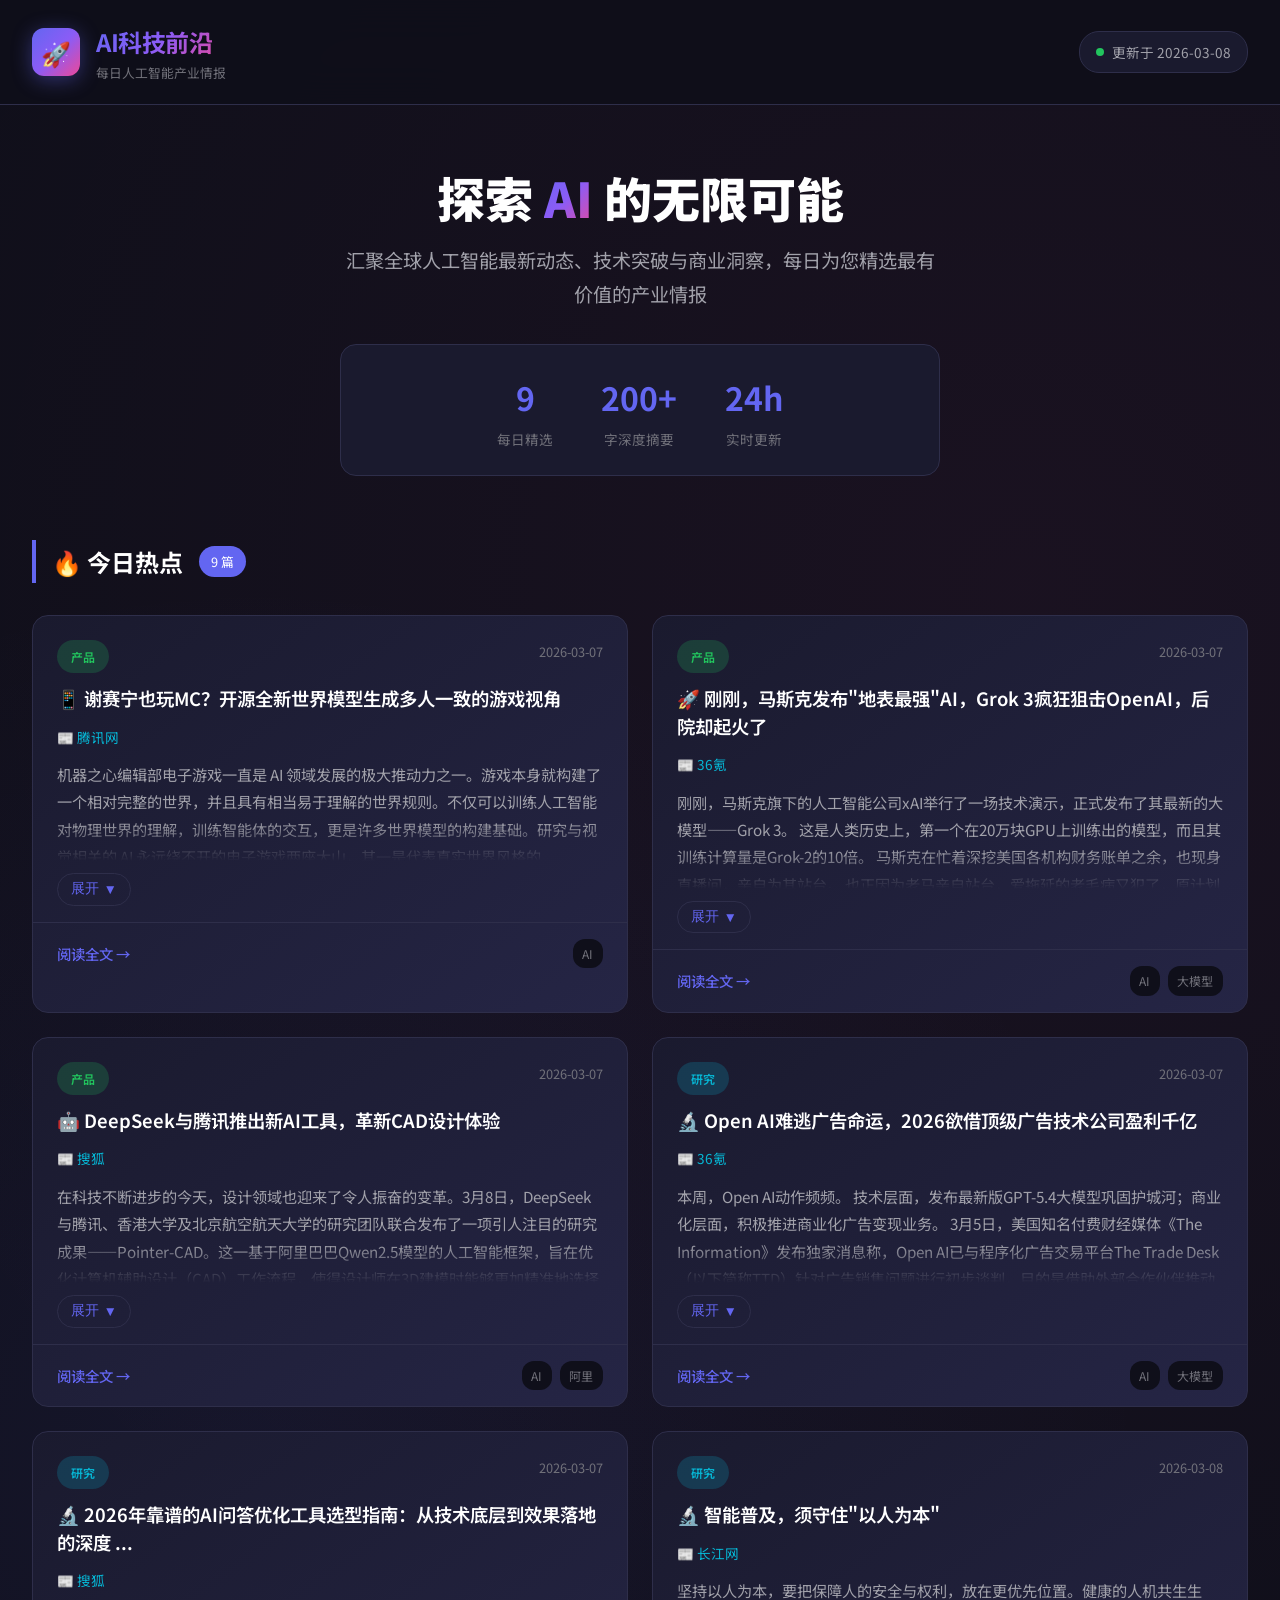
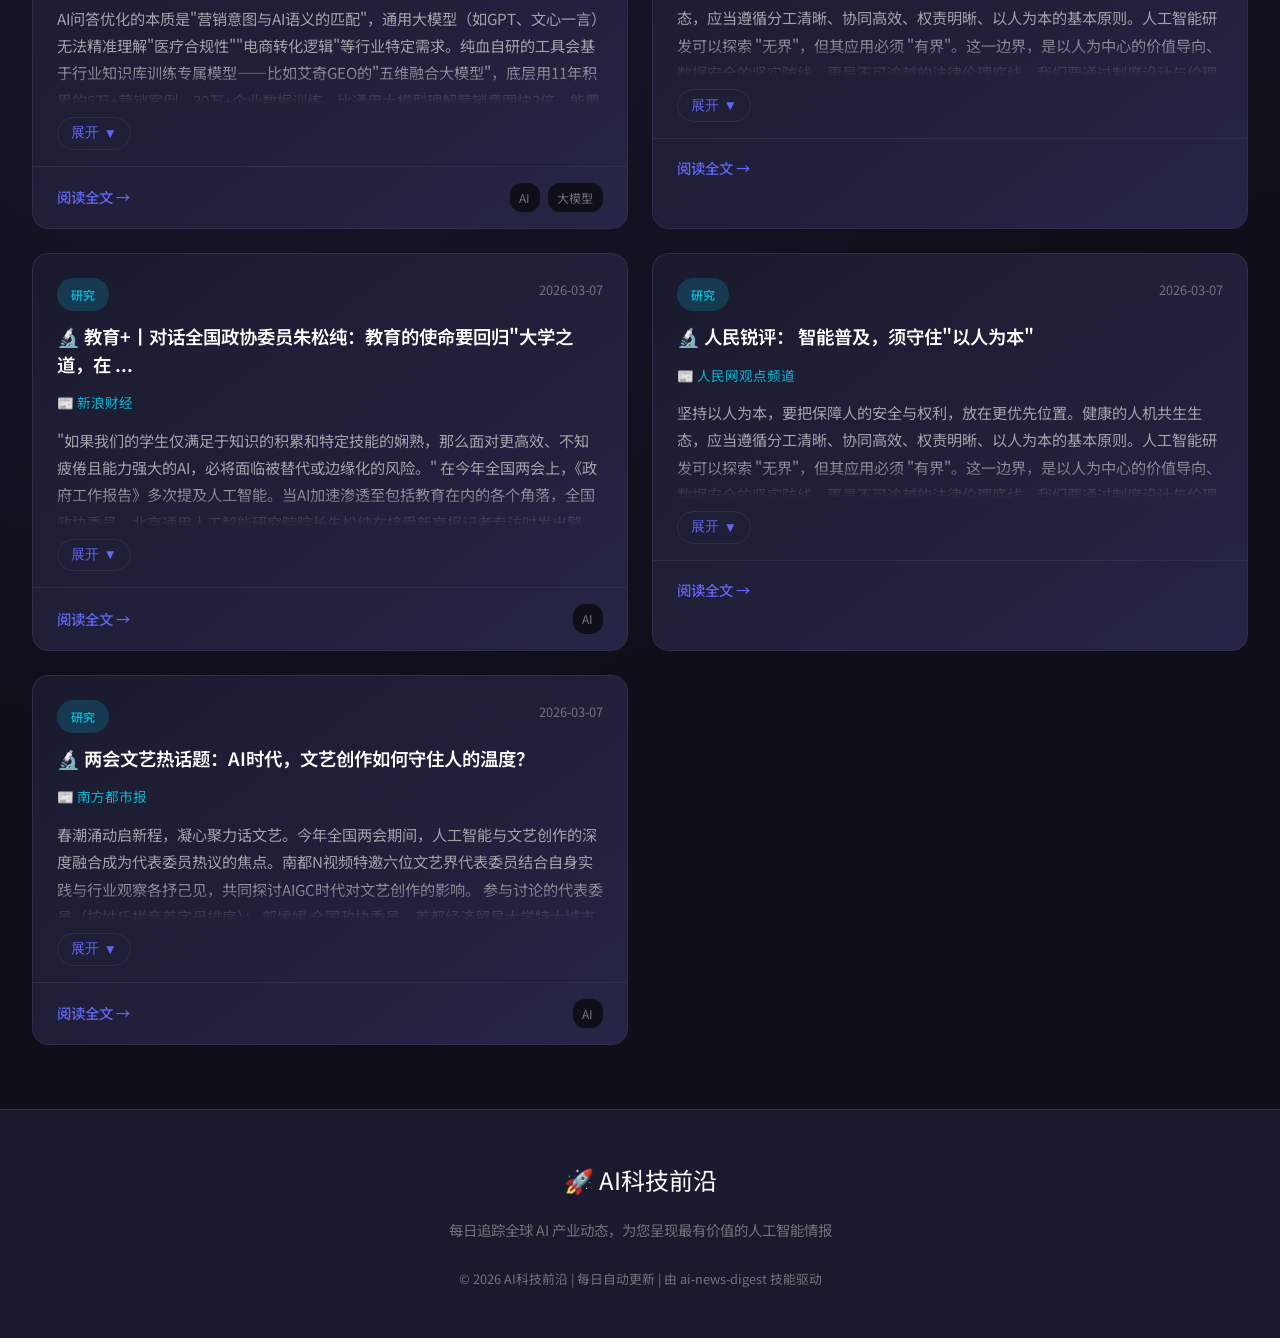
==== index.html @ 6d3e3e84 "📰 每日更新: 2026-03-08 | ai-news-digest" ====
<!DOCTYPE html>
<html lang="zh-CN">
<head>
    <meta charset="UTF-8">
    <meta name="viewport" content="width=device-width, initial-scale=1.0">
    <title>AI科技前沿 - 每日人工智能产业情报</title>
    <meta name="description" content="汇聚全球AI产业最新动态、技术突破、商业洞察，每日更新">
    <link href="https://fonts.googleapis.com/css2?family=Noto+Sans+SC:wght@300;400;500;700;900&display=swap" rel="stylesheet">
    <style>
        :root {
            --primary: #6366f1;
            --primary-dark: #4f46e5;
            --secondary: #ec4899;
            --accent: #06b6d4;
            --bg-dark: #0f0f1a;
            --bg-card: #1a1a2e;
            --bg-hover: #252545;
            --text-primary: #ffffff;
            --text-secondary: #a1a1aa;
            --text-muted: #71717a;
            --border: #2e2e4a;
            --gradient-hero: linear-gradient(135deg, #6366f1 0%, #8b5cf6 50%, #ec4899 100%);
            --gradient-card: linear-gradient(145deg, #1a1a2e 0%, #252545 100%);
            --shadow-glow: 0 0 40px rgba(99, 102, 241, 0.15);
        }

        * { margin: 0; padding: 0; box-sizing: border-box; }

        body {
            font-family: 'Noto Sans SC', -apple-system, BlinkMacSystemFont, sans-serif;
            background: var(--bg-dark);
            color: var(--text-primary);
            line-height: 1.8;
            min-height: 100vh;
            background-image: 
                radial-gradient(circle at 20% 50%, rgba(99, 102, 241, 0.08) 0%, transparent 50%),
                radial-gradient(circle at 80% 20%, rgba(236, 72, 153, 0.05) 0%, transparent 50%);
        }

        header {
            position: sticky;
            top: 0;
            z-index: 1000;
            background: rgba(15, 15, 26, 0.95);
            backdrop-filter: blur(20px);
            border-bottom: 1px solid var(--border);
        }

        .header-content {
            max-width: 1400px;
            margin: 0 auto;
            padding: 1.25rem 2rem;
            display: flex;
            justify-content: space-between;
            align-items: center;
        }

        .logo {
            display: flex;
            align-items: center;
            gap: 1rem;
        }

        .logo-icon {
            width: 48px;
            height: 48px;
            background: var(--gradient-hero);
            border-radius: 12px;
            display: flex;
            align-items: center;
            justify-content: center;
            font-size: 1.5rem;
            box-shadow: 0 4px 20px rgba(99, 102, 241, 0.4);
        }

        .logo-text h1 {
            font-size: 1.5rem;
            font-weight: 700;
            background: var(--gradient-hero);
            -webkit-background-clip: text;
            -webkit-text-fill-color: transparent;
            letter-spacing: -0.5px;
        }

        .logo-text p {
            font-size: 0.8rem;
            color: var(--text-muted);
            margin-top: -2px;
        }

        .update-time {
            display: flex;
            align-items: center;
            gap: 0.5rem;
            padding: 0.5rem 1rem;
            background: var(--bg-card);
            border-radius: 20px;
            font-size: 0.85rem;
            color: var(--text-secondary);
            border: 1px solid var(--border);
        }

        .update-time .live-dot {
            width: 8px;
            height: 8px;
            background: #22c55e;
            border-radius: 50%;
            animation: pulse 2s infinite;
        }

        @keyframes pulse {
            0%, 100% { opacity: 1; }
            50% { opacity: 0.5; }
        }

        .hero {
            padding: 4rem 2rem;
            text-align: center;
            max-width: 900px;
            margin: 0 auto;
        }

        .hero h2 {
            font-size: 3rem;
            font-weight: 900;
            margin-bottom: 1rem;
            line-height: 1.2;
        }

        .hero h2 span {
            background: var(--gradient-hero);
            -webkit-background-clip: text;
            -webkit-text-fill-color: transparent;
        }

        .hero p {
            font-size: 1.2rem;
            color: var(--text-secondary);
            max-width: 600px;
            margin: 0 auto 2rem;
        }

        .stats-bar {
            display: flex;
            justify-content: center;
            gap: 3rem;
            padding: 1.5rem;
            background: var(--bg-card);
            border-radius: 16px;
            border: 1px solid var(--border);
            max-width: 600px;
            margin: 0 auto;
        }

        .stat-item {
            text-align: center;
        }

        .stat-item .number {
            font-size: 2rem;
            font-weight: 700;
            color: var(--primary);
        }

        .stat-item .label {
            font-size: 0.85rem;
            color: var(--text-muted);
        }

        .news-section {
            padding: 0 2rem 4rem;
            max-width: 1400px;
            margin: 0 auto;
        }

        .section-title {
            display: flex;
            align-items: center;
            gap: 1rem;
            margin-bottom: 2rem;
            padding-left: 1rem;
            border-left: 4px solid var(--primary);
        }

        .section-title h3 {
            font-size: 1.5rem;
            font-weight: 700;
        }

        .section-title .badge {
            padding: 0.25rem 0.75rem;
            background: var(--primary);
            color: white;
            border-radius: 20px;
            font-size: 0.8rem;
        }

        .news-grid {
            display: grid;
            grid-template-columns: repeat(auto-fill, minmax(400px, 1fr));
            gap: 1.5rem;
        }

        .news-card {
            background: var(--gradient-card);
            border-radius: 16px;
            border: 1px solid var(--border);
            overflow: hidden;
            transition: all 0.3s ease;
        }

        .news-card:hover {
            transform: translateY(-5px);
            box-shadow: var(--shadow-glow);
            border-color: var(--primary);
        }

        .card-header {
            padding: 1.5rem 1.5rem 0.75rem;
            display: flex;
            justify-content: space-between;
            align-items: flex-start;
            gap: 1rem;
        }

        .card-category {
            padding: 0.35rem 0.85rem;
            border-radius: 20px;
            font-size: 0.75rem;
            font-weight: 600;
            letter-spacing: 0.5px;
        }

        .cat-breaking { background: rgba(239, 68, 68, 0.2); color: #ef4444; }
        .cat-business { background: rgba(245, 158, 11, 0.2); color: #f59e0b; }
        .cat-product { background: rgba(34, 197, 94, 0.2); color: #22c55e; }
        .cat-research { background: rgba(6, 182, 212, 0.2); color: #06b6d4; }

        .card-date {
            font-size: 0.8rem;
            color: var(--text-muted);
        }

        .card-body {
            padding: 0 1.5rem 1rem;
        }

        .card-title {
            font-size: 1.15rem;
            font-weight: 600;
            line-height: 1.5;
            margin-bottom: 0.75rem;
            color: var(--text-primary);
            text-decoration: none;
            display: block;
        }

        .card-title:hover {
            color: var(--primary);
        }

        .card-source {
            font-size: 0.85rem;
            color: var(--accent);
            margin-bottom: 0.75rem;
            display: flex;
            align-items: center;
            gap: 0.5rem;
        }

        /* 折叠展开样式 - 无省略号 */
        .summary-container {
            position: relative;
        }

        .card-summary {
            font-size: 0.95rem;
            color: var(--text-secondary);
            line-height: 1.8;
            overflow: hidden;
            transition: max-height 0.4s ease, mask-image 0.3s ease, -webkit-mask-image 0.3s ease;
        }

        .card-summary.collapsed {
            max-height: 100px;
            mask-image: linear-gradient(to bottom, black 60%, transparent 100%);
            -webkit-mask-image: linear-gradient(to bottom, black 60%, transparent 100%);
        }

        .card-summary.expanded {
            max-height: 2000px;
            mask-image: none;
            -webkit-mask-image: none;
        }

        .toggle-btn {
            display: inline-flex;
            align-items: center;
            gap: 0.3rem;
            margin-top: 0.75rem;
            padding: 0.4rem 0.8rem;
            background: transparent;
            border: 1px solid var(--border);
            border-radius: 20px;
            color: var(--primary);
            font-size: 0.85rem;
            font-weight: 500;
            cursor: pointer;
            transition: all 0.2s ease;
        }

        .toggle-btn:hover {
            background: var(--primary);
            color: white;
            border-color: var(--primary);
        }

        .toggle-btn .arrow {
            transition: transform 0.3s ease;
        }

        .toggle-btn.expanded .arrow {
            transform: rotate(180deg);
        }

        .card-footer {
            padding: 1rem 1.5rem;
            border-top: 1px solid var(--border);
            display: flex;
            justify-content: space-between;
            align-items: center;
        }

        .read-more {
            color: var(--primary);
            font-size: 0.9rem;
            font-weight: 500;
            text-decoration: none;
            display: flex;
            align-items: center;
            gap: 0.5rem;
        }

        .tag-list {
            display: flex;
            gap: 0.5rem;
        }

        .tag {
            padding: 0.25rem 0.6rem;
            background: var(--bg-dark);
            border-radius: 12px;
            font-size: 0.75rem;
            color: var(--text-muted);
        }

        footer {
            padding: 3rem 2rem;
            text-align: center;
            border-top: 1px solid var(--border);
            background: var(--bg-card);
        }

        .footer-content {
            max-width: 600px;
            margin: 0 auto;
        }

        .footer-logo {
            font-size: 1.5rem;
            margin-bottom: 1rem;
        }

        .footer-text {
            color: var(--text-muted);
            font-size: 0.9rem;
            margin-bottom: 1.5rem;
        }

        .copyright {
            font-size: 0.8rem;
            color: var(--text-muted);
        }

        @media (max-width: 768px) {
            .hero h2 { font-size: 2rem; }
            .news-grid { grid-template-columns: 1fr; }
            .stats-bar { flex-direction: column; gap: 1rem; }
            .header-content { flex-direction: column; gap: 1rem; }
        }
    </style>
</head>
<body>
    <header>
        <div class="header-content">
            <div class="logo">
                <div class="logo-icon">🚀</div>
                <div class="logo-text">
                    <h1>AI科技前沿</h1>
                    <p>每日人工智能产业情报</p>
                </div>
            </div>
            <div class="update-time">
                <span class="live-dot"></span>
                <span>更新于 2026-03-08</span>
            </div>
        </div>
    </header>

    <section class="hero">
        <h2>探索 <span>AI</span> 的无限可能</h2>
        <p>汇聚全球人工智能最新动态、技术突破与商业洞察，每日为您精选最有价值的产业情报</p>
        <div class="stats-bar">
            <div class="stat-item">
                <div class="number">9</div>
                <div class="label">每日精选</div>
            </div>
            <div class="stat-item">
                <div class="number">200+</div>
                <div class="label">字深度摘要</div>
            </div>
            <div class="stat-item">
                <div class="number">24h</div>
                <div class="label">实时更新</div>
            </div>
        </div>
    </section>

    <section class="news-section">
        <div class="section-title">
            <h3>🔥 今日热点</h3>
            <span class="badge">9 篇</span>
        </div>
        <div class="news-grid">
                        <article class="news-card">
                <div class="card-header">
                    <span class="card-category cat-product">产品</span>
                    <span class="card-date">2026-03-07</span>
                </div>
                <div class="card-body">
                    <a href="https://news.qq.com/rain/a/20260307A03VOL00" class="card-title" target="_blank">📱 谢赛宁也玩MC？开源全新世界模型生成多人一致的游戏视角</a>
                    <div class="card-source">📰 腾讯网</div>
                    <div class="summary-container">
                        <div class="card-summary collapsed">机器之心编辑部电子游戏一直是 AI 领域发展的极大推动力之一。游戏本身就构建了一个相对完整的世界，并且具有相当易于理解的世界规则。不仅可以训练人工智能对物理世界的理解，训练智能体的交互，更是许多世界模型的构建基础。研究与视觉相关的 AI 永远绕不开的电子游戏两座大山，其一是代表真实世界风格的《GTA》。这一发展趋势反映了人工智能技术在产业应用中的不断深化，预示着未来将有更多创新应用落地，推动整个行业向更高水平迈进。</div>
                        <button class="toggle-btn" onclick="toggleSummary(this)">展开 <span class="arrow">▼</span></button>
                    </div>
                </div>
                <div class="card-footer">
                    <a href="https://news.qq.com/rain/a/20260307A03VOL00" class="read-more" target="_blank">阅读全文 →</a>
                    <div class="tag-list">
                        <span class="tag">AI</span>
                    </div>
                </div>
            </article>
            <article class="news-card">
                <div class="card-header">
                    <span class="card-category cat-product">产品</span>
                    <span class="card-date">2026-03-07</span>
                </div>
                <div class="card-body">
                    <a href="https://36kr.com/p/3171915456037761" class="card-title" target="_blank">🚀 刚刚，马斯克发布"地表最强"AI，Grok 3疯狂狙击OpenAI，后院却起火了</a>
                    <div class="card-source">📰 36氪</div>
                    <div class="summary-container">
                        <div class="card-summary collapsed">刚刚，马斯克旗下的人工智能公司xAI举行了一场技术演示，正式发布了其最新的大模型——Grok 3。 这是人类历史上，第一个在20万块GPU上训练出的模型，而且其训练计算量是Grok-2的10倍。 马斯克在忙着深挖美国各机构财务账单之余，也现身直播间，亲自为其站台。 也正因为老马亲自站台，爱拖延的老毛病又犯了，原计划在中午12点开始的发布会，拖到了中午12点20才正式开始。 这场技术演示的内容，也可</div>
                        <button class="toggle-btn" onclick="toggleSummary(this)">展开 <span class="arrow">▼</span></button>
                    </div>
                </div>
                <div class="card-footer">
                    <a href="https://36kr.com/p/3171915456037761" class="read-more" target="_blank">阅读全文 →</a>
                    <div class="tag-list">
                        <span class="tag">AI</span><span class="tag">大模型</span>
                    </div>
                </div>
            </article>
            <article class="news-card">
                <div class="card-header">
                    <span class="card-category cat-product">产品</span>
                    <span class="card-date">2026-03-07</span>
                </div>
                <div class="card-body">
                    <a href="https://www.sohu.com/a/993775892_121956422" class="card-title" target="_blank">🤖 DeepSeek与腾讯推出新AI工具，革新CAD设计体验</a>
                    <div class="card-source">📰 搜狐</div>
                    <div class="summary-container">
                        <div class="card-summary collapsed">在科技不断进步的今天，设计领域也迎来了令人振奋的变革。3月8日，DeepSeek与腾讯、香港大学及北京航空航天大学的研究团队联合发布了一项引人注目的研究成果——Pointer-CAD。这一基于阿里巴巴Qwen2.5模型的人工智能框架，旨在优化计算机辅助设计（CAD）工作流程，使得设计师在3D建模时能够更加精准地选择边缘和面，从而提升设计的准确性。 在传统的CAD工作流程中，设计师通常从二维草图开始</div>
                        <button class="toggle-btn" onclick="toggleSummary(this)">展开 <span class="arrow">▼</span></button>
                    </div>
                </div>
                <div class="card-footer">
                    <a href="https://www.sohu.com/a/993775892_121956422" class="read-more" target="_blank">阅读全文 →</a>
                    <div class="tag-list">
                        <span class="tag">AI</span><span class="tag">阿里</span>
                    </div>
                </div>
            </article>
            <article class="news-card">
                <div class="card-header">
                    <span class="card-category cat-research">研究</span>
                    <span class="card-date">2026-03-07</span>
                </div>
                <div class="card-body">
                    <a href="https://www.36kr.com/p/3711398183580032" class="card-title" target="_blank">🔬 Open AI难逃广告命运，2026欲借顶级广告技术公司盈利千亿</a>
                    <div class="card-source">📰 36氪</div>
                    <div class="summary-container">
                        <div class="card-summary collapsed">本周，Open AI动作频频。 技术层面，发布最新版GPT-5.4大模型巩固护城河；商业化层面，积极推进商业化广告变现业务。 3月5日，美国知名付费财经媒体《The Information》发布独家消息称，Open AI已与程序化广告交易平台The Trade Desk（以下简称TTD）针对广告销售问题进行初步谈判，目的是借助外部合作伙伴推动业务增长。 若合作达成，Open AI 将在 Chat。这一发展趋势反映了人工智能技术在产业应用中的不断深化，预示着未来将有更多创新应用落地，推动整个行业向更高水平迈进。</div>
                        <button class="toggle-btn" onclick="toggleSummary(this)">展开 <span class="arrow">▼</span></button>
                    </div>
                </div>
                <div class="card-footer">
                    <a href="https://www.36kr.com/p/3711398183580032" class="read-more" target="_blank">阅读全文 →</a>
                    <div class="tag-list">
                        <span class="tag">AI</span><span class="tag">大模型</span>
                    </div>
                </div>
            </article>
            <article class="news-card">
                <div class="card-header">
                    <span class="card-category cat-research">研究</span>
                    <span class="card-date">2026-03-07</span>
                </div>
                <div class="card-body">
                    <a href="https://www.sohu.com/a/993734770_122505426" class="card-title" target="_blank">🔬 2026年靠谱的AI问答优化工具选型指南：从技术底层到效果落地的深度 ...</a>
                    <div class="card-source">📰 搜狐</div>
                    <div class="summary-container">
                        <div class="card-summary collapsed">AI问答优化的本质是"营销意图与AI语义的匹配"，通用大模型（如GPT、文心一言）无法精准理解"医疗合规性""电商转化逻辑"等行业特定需求。纯血自研的工具会基于行业知识库训练专属模型——比如艾奇GEO的"五维融合大模型"，底层用11年积累的5万+营销案例、30万+企业数据训练，比通用大模型理解营销意图快3倍，能覆盖医疗、电商等98%的语义识别场景。 AI问答的语义逻辑因行业而异：医疗行业需要"合规性优先"，电商需要"转化导向"，工业机械需要"技术参数精准"。靠谱的工具会针对细分行业训练专属问题库——比如艾奇GEO内置1900万+细分行业问题库，单个行业适配18万+专属问题，无需定制开发即可覆盖1500+行业（如生活服务、机械设备）。</div>
                        <button class="toggle-btn" onclick="toggleSummary(this)">展开 <span class="arrow">▼</span></button>
                    </div>
                </div>
                <div class="card-footer">
                    <a href="https://www.sohu.com/a/993734770_122505426" class="read-more" target="_blank">阅读全文 →</a>
                    <div class="tag-list">
                        <span class="tag">AI</span><span class="tag">大模型</span>
                    </div>
                </div>
            </article>
            <article class="news-card">
                <div class="card-header">
                    <span class="card-category cat-research">研究</span>
                    <span class="card-date">2026-03-08</span>
                </div>
                <div class="card-body">
                    <a href="https://news.cjn.cn/cjsp/100d/202603/t5270427.htm" class="card-title" target="_blank">🔬 智能普及，须守住"以人为本"</a>
                    <div class="card-source">📰 长江网</div>
                    <div class="summary-container">
                        <div class="card-summary collapsed">坚持以人为本，要把保障人的安全与权利，放在更优先位置。健康的人机共生生态，应当遵循分工清晰、协同高效、权责明晰、以人为本的基本原则。人工智能研发可以探索 "无界"，但其应用必须 "有界"。这一边界，是以人为中心的价值导向、数据安全的坚实防线，更是不可逾越的法律伦理底线。我们要通过制度设计与伦理约束，在技术研发与应用推广的全过程明确划定：哪些场景必须人工在场，哪些领域必须人类终审，哪些决策必须责任到人。</div>
                        <button class="toggle-btn" onclick="toggleSummary(this)">展开 <span class="arrow">▼</span></button>
                    </div>
                </div>
                <div class="card-footer">
                    <a href="https://news.cjn.cn/cjsp/100d/202603/t5270427.htm" class="read-more" target="_blank">阅读全文 →</a>
                    <div class="tag-list">
                        
                    </div>
                </div>
            </article>
            <article class="news-card">
                <div class="card-header">
                    <span class="card-category cat-research">研究</span>
                    <span class="card-date">2026-03-07</span>
                </div>
                <div class="card-body">
                    <a href="https://finance.sina.com.cn/jjxw/2026-03-07/doc-inhqcymm8485917.shtml" class="card-title" target="_blank">🔬 教育+丨对话全国政协委员朱松纯：教育的使命要回归"大学之道，在 ...</a>
                    <div class="card-source">📰 新浪财经</div>
                    <div class="summary-container">
                        <div class="card-summary collapsed">"如果我们的学生仅满足于知识的积累和特定技能的娴熟，那么面对更高效、不知疲倦且能力强大的AI，必将面临被替代或边缘化的风险。" 在今年全国两会上，《政府工作报告》多次提及人工智能。当AI加速渗透至包括教育在内的各个角落，全国政协委员、北京通用人工智能研究院院长朱松纯在接受新京报记者专访时发出警示：人工智能的快速发展正逐步推动"智力"的平等化，未来五到十年，AI在信息搜索与整合、复杂计算与编程等领域</div>
                        <button class="toggle-btn" onclick="toggleSummary(this)">展开 <span class="arrow">▼</span></button>
                    </div>
                </div>
                <div class="card-footer">
                    <a href="https://finance.sina.com.cn/jjxw/2026-03-07/doc-inhqcymm8485917.shtml" class="read-more" target="_blank">阅读全文 →</a>
                    <div class="tag-list">
                        <span class="tag">AI</span>
                    </div>
                </div>
            </article>
            <article class="news-card">
                <div class="card-header">
                    <span class="card-category cat-research">研究</span>
                    <span class="card-date">2026-03-07</span>
                </div>
                <div class="card-body">
                    <a href="http://opinion.people.com.cn/n1/2026/0307/c436867-40676778.html" class="card-title" target="_blank">🔬 人民锐评： 智能普及，须守住"以人为本"</a>
                    <div class="card-source">📰 人民网观点频道</div>
                    <div class="summary-container">
                        <div class="card-summary collapsed">坚持以人为本，要把保障人的安全与权利，放在更优先位置。健康的人机共生生态，应当遵循分工清晰、协同高效、权责明晰、以人为本的基本原则。人工智能研发可以探索 "无界"，但其应用必须 "有界"。这一边界，是以人为中心的价值导向、数据安全的坚实防线，更是不可逾越的法律伦理底线。我们要通过制度设计与伦理约束，在技术研发与应用推广的全过程明确划定：哪些场景必须人工在场，哪些领域必须人类终审，哪些决策必须责任到人。</div>
                        <button class="toggle-btn" onclick="toggleSummary(this)">展开 <span class="arrow">▼</span></button>
                    </div>
                </div>
                <div class="card-footer">
                    <a href="http://opinion.people.com.cn/n1/2026/0307/c436867-40676778.html" class="read-more" target="_blank">阅读全文 →</a>
                    <div class="tag-list">
                        
                    </div>
                </div>
            </article>
            <article class="news-card">
                <div class="card-header">
                    <span class="card-category cat-research">研究</span>
                    <span class="card-date">2026-03-07</span>
                </div>
                <div class="card-body">
                    <a href="https://www.msn.cn/zh-cn/news/other/两会文艺热话题-ai时代-文艺创作如何守住人的温度/ar-AA1XHKoY" class="card-title" target="_blank">🔬 两会文艺热话题：AI时代，文艺创作如何守住人的温度？</a>
                    <div class="card-source">📰 南方都市报</div>
                    <div class="summary-container">
                        <div class="card-summary collapsed">春潮涌动启新程，凝心聚力话文艺。今年全国两会期间，人工智能与文艺创作的深度融合成为代表委员热议的焦点。南都N视频特邀六位文艺界代表委员结合自身实践与行业观察各抒己见，共同探讨AIGC时代对文艺创作的影响。 参与讨论的代表委员（按姓氏拼音首字母排序）： 郭媛媛 全国政协委员、首都经济贸易大学特大城市经济社会发展研究院副院长、文化与传播学院教授 韩敬群 全国政协委员、北京十月文艺出版社总编辑 林蓝 全</div>
                        <button class="toggle-btn" onclick="toggleSummary(this)">展开 <span class="arrow">▼</span></button>
                    </div>
                </div>
                <div class="card-footer">
                    <a href="https://www.msn.cn/zh-cn/news/other/两会文艺热话题-ai时代-文艺创作如何守住人的温度/ar-AA1XHKoY" class="read-more" target="_blank">阅读全文 →</a>
                    <div class="tag-list">
                        <span class="tag">AI</span>
                    </div>
                </div>
            </article>

        </div>
    </section>

    <footer>
        <div class="footer-content">
            <div class="footer-logo">🚀 AI科技前沿</div>
            <p class="footer-text">每日追踪全球 AI 产业动态，为您呈现最有价值的人工智能情报</p>
            <p class="copyright">© 2026 AI科技前沿 | 每日自动更新 | 由 ai-news-digest 技能驱动</p>
        </div>
    </footer>

    <script>
        // 折叠展开功能
        function toggleSummary(btn) {
            const container = btn.closest('.summary-container');
            const summary = container.querySelector('.card-summary');
            const isExpanded = summary.classList.contains('expanded');
            
            if (isExpanded) {
                summary.classList.remove('expanded');
                summary.classList.add('collapsed');
                btn.classList.remove('expanded');
                btn.innerHTML = '展开 <span class="arrow">▼</span>';
            } else {
                summary.classList.remove('collapsed');
                summary.classList.add('expanded');
                btn.classList.add('expanded');
                btn.innerHTML = '收起 <span class="arrow">▲</span>';
            }
        }
    </script>
</body>
</html>
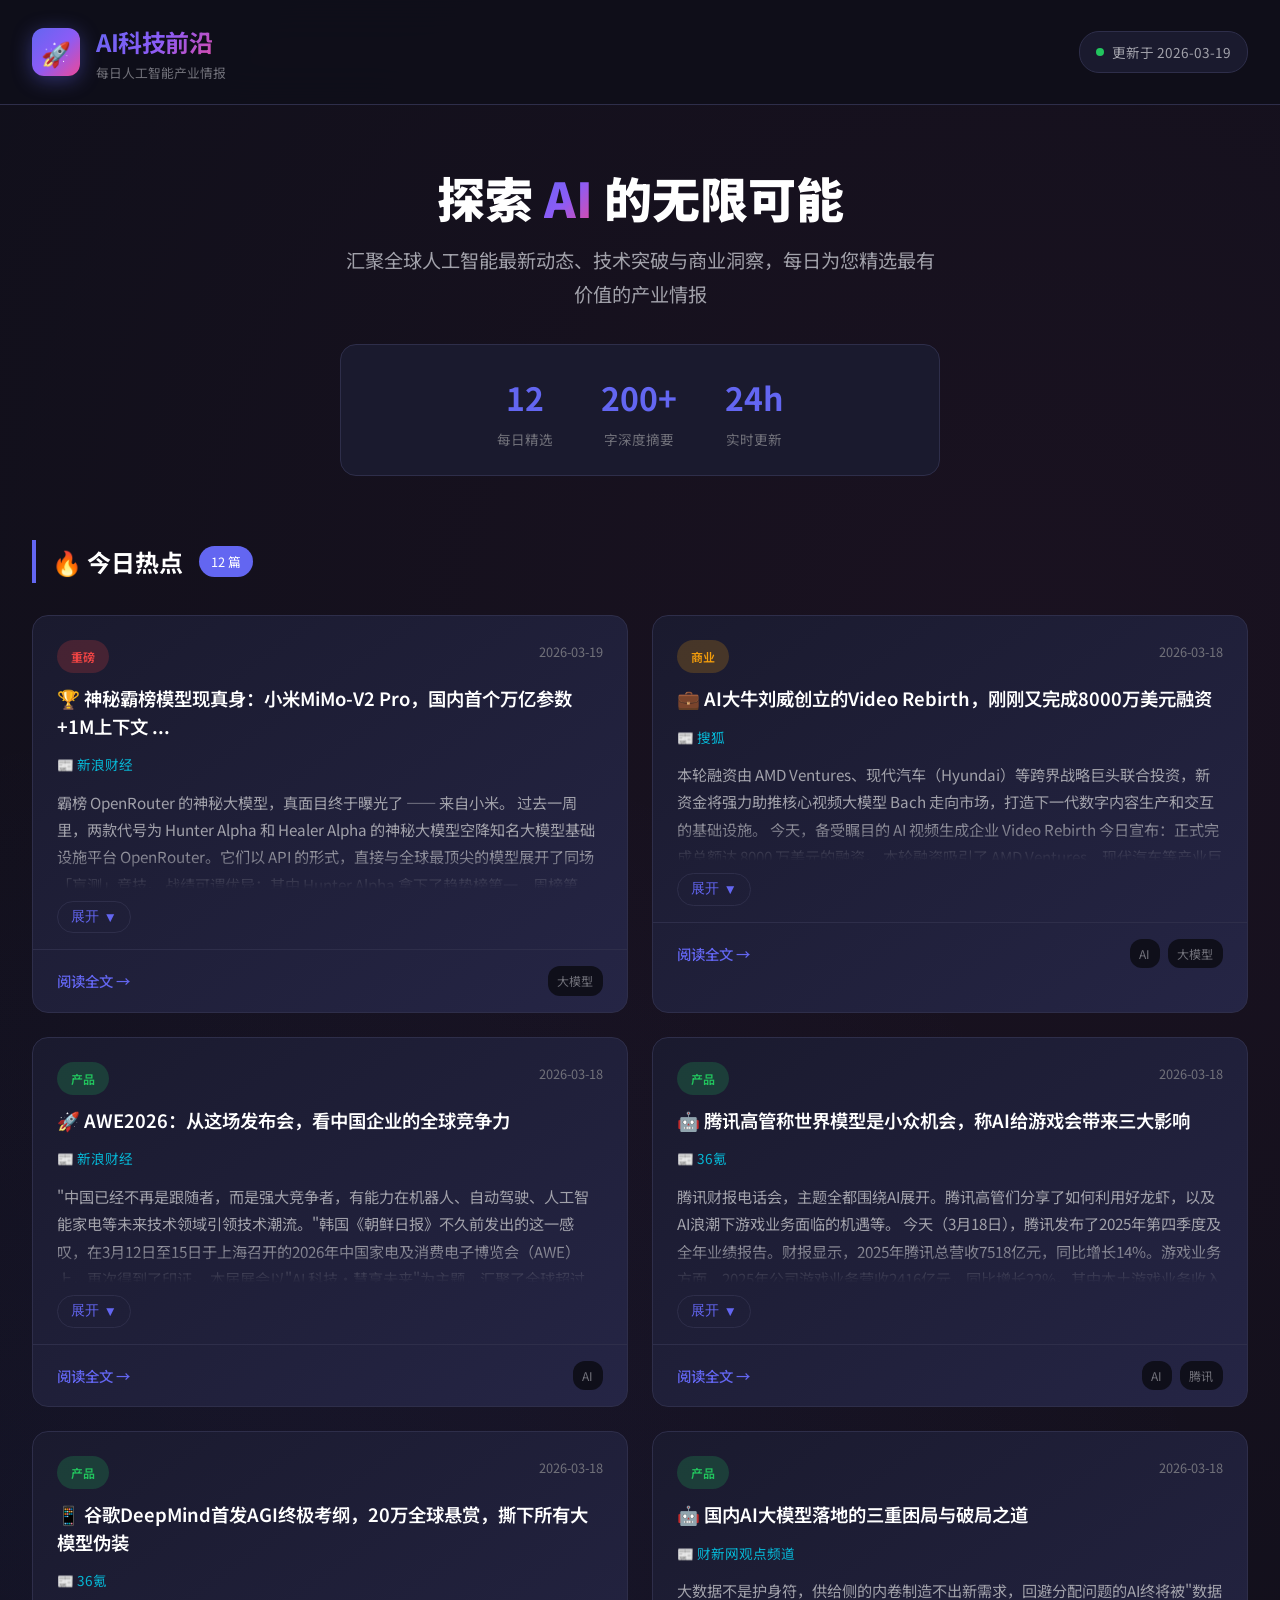
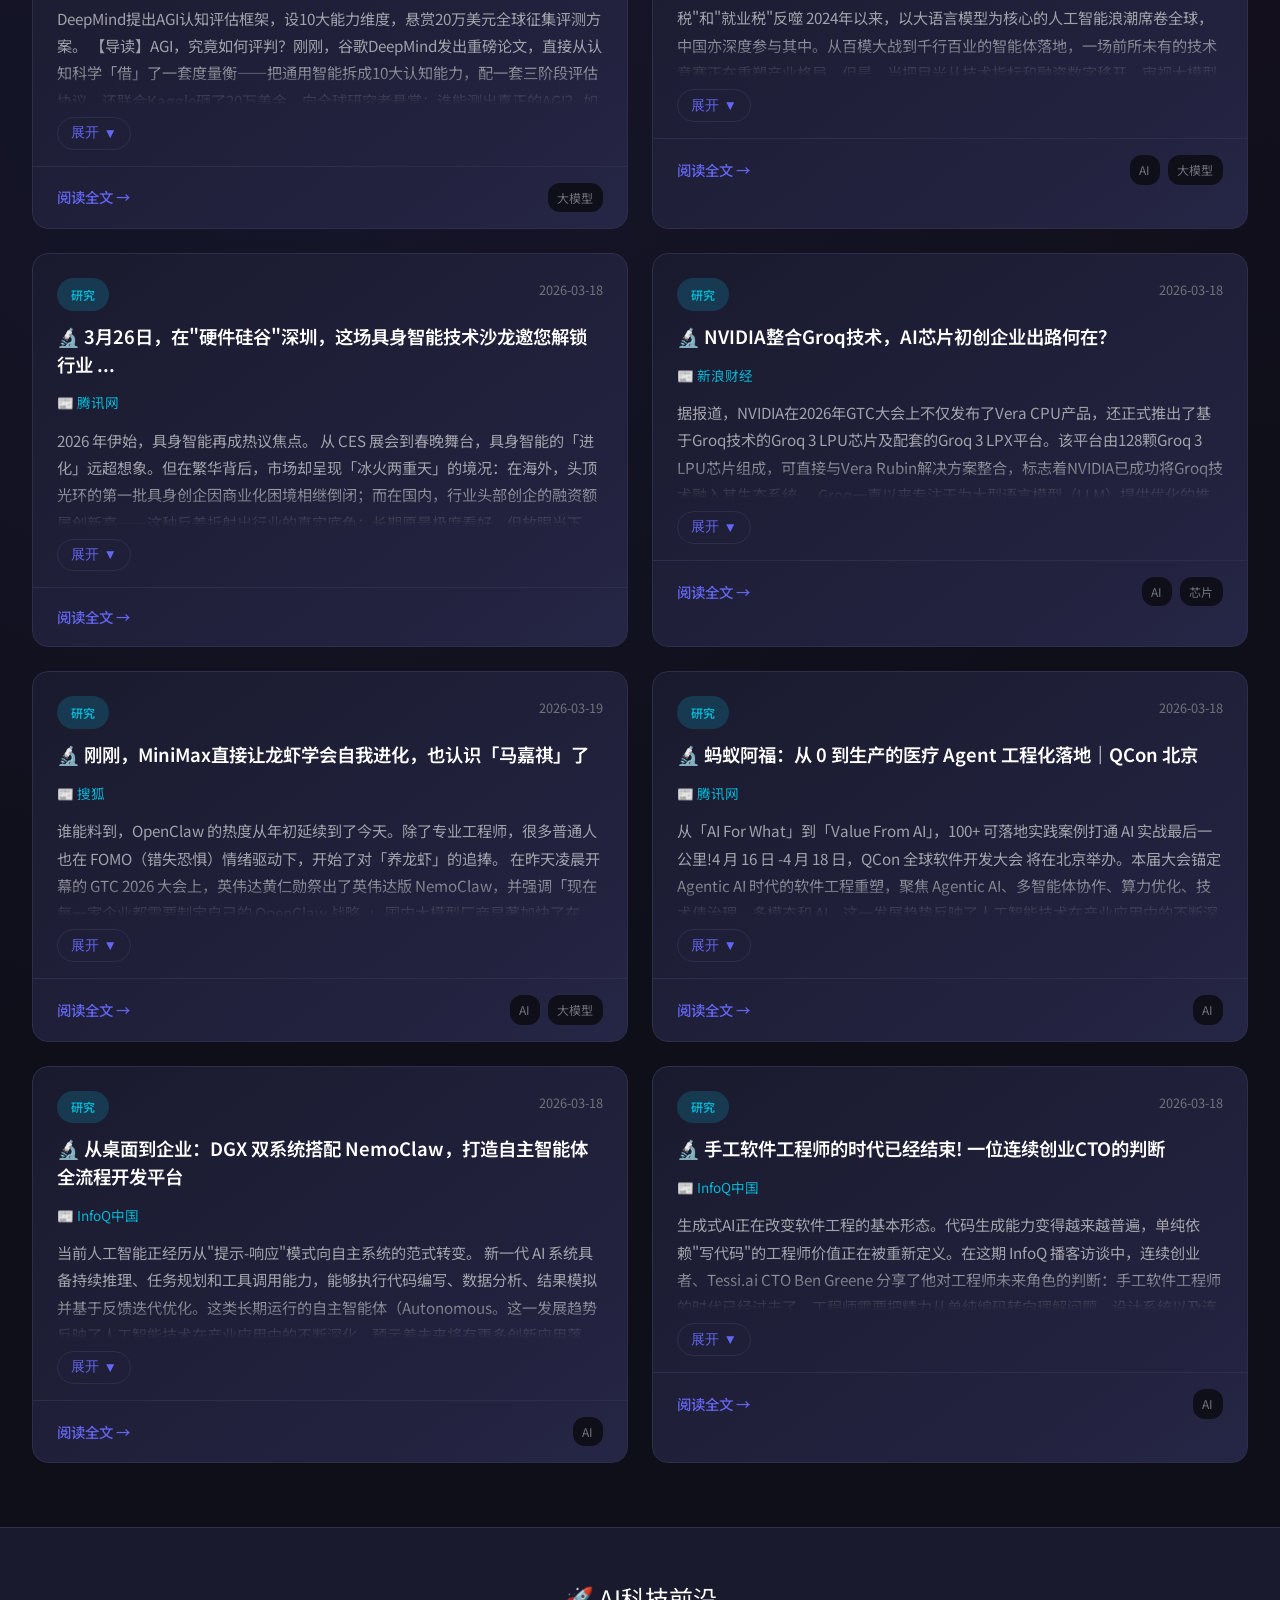
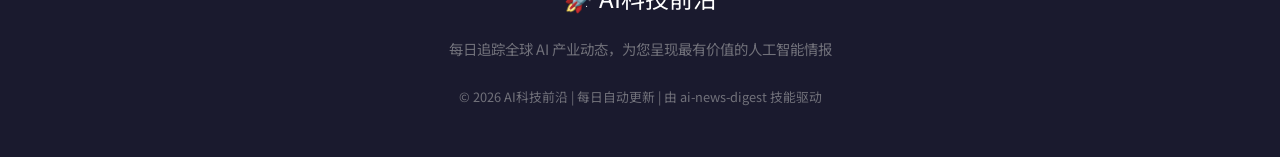
==== commit 903e9241: "📰 每日更新: 2026-03-19 | ai-news-digest" ====
--- a/index.html
+++ b/index.html
@@ -402,7 +402,7 @@
             </div>
             <div class="update-time">
                 <span class="live-dot"></span>
-                <span>更新于 2026-03-08</span>
+                <span>更新于 2026-03-19</span>
             </div>
         </div>
     </header>
@@ -412,7 +412,7 @@
         <p>汇聚全球人工智能最新动态、技术突破与商业洞察，每日为您精选最有价值的产业情报</p>
         <div class="stats-bar">
             <div class="stat-item">
-                <div class="number">9</div>
+                <div class="number">12</div>
                 <div class="label">每日精选</div>
             </div>
             <div class="stat-item">
@@ -429,24 +429,204 @@
     <section class="news-section">
         <div class="section-title">
             <h3>🔥 今日热点</h3>
-            <span class="badge">9 篇</span>
+            <span class="badge">12 篇</span>
         </div>
         <div class="news-grid">
                         <article class="news-card">
                 <div class="card-header">
+                    <span class="card-category cat-breaking">重磅</span>
+                    <span class="card-date">2026-03-19</span>
+                </div>
+                <div class="card-body">
+                    <a href="https://finance.sina.com.cn/roll/2026-03-19/doc-inhrnqzz8820990.shtml" class="card-title" target="_blank">🏆 神秘霸榜模型现真身：小米MiMo-V2 Pro，国内首个万亿参数+1M上下文 ...</a>
+                    <div class="card-source">📰 新浪财经</div>
+                    <div class="summary-container">
+                        <div class="card-summary collapsed">霸榜 OpenRouter 的神秘大模型，真面目终于曝光了 —— 来自小米。 过去一周里，两款代号为 Hunter Alpha 和 Healer Alpha 的神秘大模型空降知名大模型基础设施平台 OpenRouter。它们以 API 的形式，直接与全球最顶尖的模型展开了同场「盲测」竞技。 战绩可谓优异：其中 Hunter Alpha 拿下了趋势榜第一、周榜第三，现在也在日榜上保持领先。 这几天整</div>
+                        <button class="toggle-btn" onclick="toggleSummary(this)">展开 <span class="arrow">▼</span></button>
+                    </div>
+                </div>
+                <div class="card-footer">
+                    <a href="https://finance.sina.com.cn/roll/2026-03-19/doc-inhrnqzz8820990.shtml" class="read-more" target="_blank">阅读全文 →</a>
+                    <div class="tag-list">
+                        <span class="tag">大模型</span>
+                    </div>
+                </div>
+            </article>
+            <article class="news-card">
+                <div class="card-header">
+                    <span class="card-category cat-business">商业</span>
+                    <span class="card-date">2026-03-18</span>
+                </div>
+                <div class="card-body">
+                    <a href="https://www.sohu.com/a/998019079_129720" class="card-title" target="_blank">💼 AI大牛刘威创立的Video Rebirth，刚刚又完成8000万美元融资</a>
+                    <div class="card-source">📰 搜狐</div>
+                    <div class="summary-container">
+                        <div class="card-summary collapsed">本轮融资由 AMD Ventures、现代汽车（Hyundai）等跨界战略巨头联合投资，新资金将强力助推核心视频大模型 Bach 走向市场，打造下一代数字内容生产和交互的基础设施。 今天，备受瞩目的 AI 视频生成企业 Video Rebirth 今日宣布：正式完成总额达 8000 万美元的融资。 本轮融资吸引了 AMD Ventures、现代汽车等产业巨头及多位行业领军企业的跨界投资，同时也获得</div>
+                        <button class="toggle-btn" onclick="toggleSummary(this)">展开 <span class="arrow">▼</span></button>
+                    </div>
+                </div>
+                <div class="card-footer">
+                    <a href="https://www.sohu.com/a/998019079_129720" class="read-more" target="_blank">阅读全文 →</a>
+                    <div class="tag-list">
+                        <span class="tag">AI</span><span class="tag">大模型</span>
+                    </div>
+                </div>
+            </article>
+            <article class="news-card">
+                <div class="card-header">
                     <span class="card-category cat-product">产品</span>
-                    <span class="card-date">2026-03-07</span>
-                </div>
-                <div class="card-body">
-                    <a href="https://news.qq.com/rain/a/20260307A03VOL00" class="card-title" target="_blank">📱 谢赛宁也玩MC？开源全新世界模型生成多人一致的游戏视角</a>
+                    <span class="card-date">2026-03-18</span>
+                </div>
+                <div class="card-body">
+                    <a href="https://finance.sina.com.cn/wm/2026-03-18/doc-inhrmayk4774859.shtml" class="card-title" target="_blank">🚀 AWE2026：从这场发布会，看中国企业的全球竞争力</a>
+                    <div class="card-source">📰 新浪财经</div>
+                    <div class="summary-container">
+                        <div class="card-summary collapsed">"中国已经不再是跟随者，而是强大竞争者，有能力在机器人、自动驾驶、人工智能家电等未来技术领域引领技术潮流。"韩国《朝鲜日报》不久前发出的这一感叹，在3月12日至15日于上海召开的2026年中国家电及消费电子博览会（AWE）上，再次得到了印证。 本届展会以"AI 科技·慧享未来"为主题，汇聚了全球超过1200家企业参展。在这个全球智能终端企业同场竞技的顶级舞台上，中国家电和科技企业正以前所未有的创新</div>
+                        <button class="toggle-btn" onclick="toggleSummary(this)">展开 <span class="arrow">▼</span></button>
+                    </div>
+                </div>
+                <div class="card-footer">
+                    <a href="https://finance.sina.com.cn/wm/2026-03-18/doc-inhrmayk4774859.shtml" class="read-more" target="_blank">阅读全文 →</a>
+                    <div class="tag-list">
+                        <span class="tag">AI</span>
+                    </div>
+                </div>
+            </article>
+            <article class="news-card">
+                <div class="card-header">
+                    <span class="card-category cat-product">产品</span>
+                    <span class="card-date">2026-03-18</span>
+                </div>
+                <div class="card-body">
+                    <a href="https://www.36kr.com/p/3728512058146434" class="card-title" target="_blank">🤖 腾讯高管称世界模型是小众机会，称AI给游戏会带来三大影响</a>
+                    <div class="card-source">📰 36氪</div>
+                    <div class="summary-container">
+                        <div class="card-summary collapsed">腾讯财报电话会，主题全都围绕AI展开。腾讯高管们分享了如何利用好龙虾，以及AI浪潮下游戏业务面临的机遇等。 今天（3月18日），腾讯发布了2025年第四季度及全年业绩报告。财报显示，2025年腾讯总营收7518亿元，同比增长14%。游戏业务方面，2025年公司游戏业务营收2416亿元，同比增长22%。其中本土游戏业务收入1642亿元，同比增长16%；国际市场游戏收入774亿元，同比增长33%，这也</div>
+                        <button class="toggle-btn" onclick="toggleSummary(this)">展开 <span class="arrow">▼</span></button>
+                    </div>
+                </div>
+                <div class="card-footer">
+                    <a href="https://www.36kr.com/p/3728512058146434" class="read-more" target="_blank">阅读全文 →</a>
+                    <div class="tag-list">
+                        <span class="tag">AI</span><span class="tag">腾讯</span>
+                    </div>
+                </div>
+            </article>
+            <article class="news-card">
+                <div class="card-header">
+                    <span class="card-category cat-product">产品</span>
+                    <span class="card-date">2026-03-18</span>
+                </div>
+                <div class="card-body">
+                    <a href="https://www.36kr.com/p/3728077303135105" class="card-title" target="_blank">📱 谷歌DeepMind首发AGI终极考纲，20万全球悬赏，撕下所有大模型伪装</a>
+                    <div class="card-source">📰 36氪</div>
+                    <div class="summary-container">
+                        <div class="card-summary collapsed">DeepMind提出AGI认知评估框架，设10大能力维度，悬赏20万美元全球征集评测方案。 【导读】AGI，究竟如何评判？刚刚，谷歌DeepMind发出重磅论文，直接从认知科学「借」了一套度量衡——把通用智能拆成10大认知能力，配一套三阶段评估协议，还联合Kaggle砸了20万美金，向全球研究者悬赏：谁能测出真正的AGI？ 如今的AGI，究竟到达哪一站了？ 就在刚刚，谷歌DeepMind给出了AG</div>
+                        <button class="toggle-btn" onclick="toggleSummary(this)">展开 <span class="arrow">▼</span></button>
+                    </div>
+                </div>
+                <div class="card-footer">
+                    <a href="https://www.36kr.com/p/3728077303135105" class="read-more" target="_blank">阅读全文 →</a>
+                    <div class="tag-list">
+                        <span class="tag">大模型</span>
+                    </div>
+                </div>
+            </article>
+            <article class="news-card">
+                <div class="card-header">
+                    <span class="card-category cat-product">产品</span>
+                    <span class="card-date">2026-03-18</span>
+                </div>
+                <div class="card-body">
+                    <a href="https://opinion.caixin.com/2026-03-18/102424216.html" class="card-title" target="_blank">🤖 国内AI大模型落地的三重困局与破局之道</a>
+                    <div class="card-source">📰 财新网观点频道</div>
+                    <div class="summary-container">
+                        <div class="card-summary collapsed">大数据不是护身符，供给侧的内卷制造不出新需求，回避分配问题的AI终将被"数据税"和"就业税"反噬 2024年以来，以大语言模型为核心的人工智能浪潮席卷全球，中国亦深度参与其中。从百模大战到千行百业的智能体落地，一场前所未有的技术竞赛正在重塑产业格局。但是，当把目光从技术指标和融资数字移开，审视大模型在国内落地使用的方式，会发现三个深层次的结构性误区：对数据规模的盲目崇拜、对供给侧逻辑的路径依赖、以</div>
+                        <button class="toggle-btn" onclick="toggleSummary(this)">展开 <span class="arrow">▼</span></button>
+                    </div>
+                </div>
+                <div class="card-footer">
+                    <a href="https://opinion.caixin.com/2026-03-18/102424216.html" class="read-more" target="_blank">阅读全文 →</a>
+                    <div class="tag-list">
+                        <span class="tag">AI</span><span class="tag">大模型</span>
+                    </div>
+                </div>
+            </article>
+            <article class="news-card">
+                <div class="card-header">
+                    <span class="card-category cat-research">研究</span>
+                    <span class="card-date">2026-03-18</span>
+                </div>
+                <div class="card-body">
+                    <a href="https://news.qq.com/rain/a/20260318A03WJG00" class="card-title" target="_blank">🔬 3月26日，在"硬件硅谷"深圳，这场具身智能技术沙龙邀您解锁行业 ...</a>
                     <div class="card-source">📰 腾讯网</div>
                     <div class="summary-container">
-                        <div class="card-summary collapsed">机器之心编辑部电子游戏一直是 AI 领域发展的极大推动力之一。游戏本身就构建了一个相对完整的世界，并且具有相当易于理解的世界规则。不仅可以训练人工智能对物理世界的理解，训练智能体的交互，更是许多世界模型的构建基础。研究与视觉相关的 AI 永远绕不开的电子游戏两座大山，其一是代表真实世界风格的《GTA》。这一发展趋势反映了人工智能技术在产业应用中的不断深化，预示着未来将有更多创新应用落地，推动整个行业向更高水平迈进。</div>
-                        <button class="toggle-btn" onclick="toggleSummary(this)">展开 <span class="arrow">▼</span></button>
-                    </div>
-                </div>
-                <div class="card-footer">
-                    <a href="https://news.qq.com/rain/a/20260307A03VOL00" class="read-more" target="_blank">阅读全文 →</a>
+                        <div class="card-summary collapsed">2026 年伊始，具身智能再成热议焦点。 从 CES 展会到春晚舞台，具身智能的「进化」远超想象。但在繁华背后，市场却呈现「冰火两重天」的境况：在海外，头顶光环的第一批具身创企因商业化困境相继倒闭；而在国内，行业头部创企的融资额屡创新高——这种反差折射出行业的真实底色：长期愿景极度看好，但放眼当下，模型发展尚不成熟、高质量数据匮乏、产业落地进展缓慢等痛点依然横亘眼前。 从「舞刀弄枪」的炫技表演，到</div>
+                        <button class="toggle-btn" onclick="toggleSummary(this)">展开 <span class="arrow">▼</span></button>
+                    </div>
+                </div>
+                <div class="card-footer">
+                    <a href="https://news.qq.com/rain/a/20260318A03WJG00" class="read-more" target="_blank">阅读全文 →</a>
+                    <div class="tag-list">
+                        
+                    </div>
+                </div>
+            </article>
+            <article class="news-card">
+                <div class="card-header">
+                    <span class="card-category cat-research">研究</span>
+                    <span class="card-date">2026-03-18</span>
+                </div>
+                <div class="card-body">
+                    <a href="https://finance.sina.com.cn/tech/roll/2026-03-18/doc-inhrknay3432071.shtml" class="card-title" target="_blank">🔬 NVIDIA整合Groq技术，AI芯片初创企业出路何在？</a>
+                    <div class="card-source">📰 新浪财经</div>
+                    <div class="summary-container">
+                        <div class="card-summary collapsed">据报道，NVIDIA在2026年GTC大会上不仅发布了Vera CPU产品，还正式推出了基于Groq技术的Groq 3 LPU芯片及配套的Groq 3 LPX平台。该平台由128颗Groq 3 LPU芯片组成，可直接与Vera Rubin解决方案整合，标志着NVIDIA已成功将Groq技术融入其生态系统。  Groq一直以来专注于为大型语言模型（LLM）提供优化的推理芯片技术，其通过SRAM存储器</div>
+                        <button class="toggle-btn" onclick="toggleSummary(this)">展开 <span class="arrow">▼</span></button>
+                    </div>
+                </div>
+                <div class="card-footer">
+                    <a href="https://finance.sina.com.cn/tech/roll/2026-03-18/doc-inhrknay3432071.shtml" class="read-more" target="_blank">阅读全文 →</a>
+                    <div class="tag-list">
+                        <span class="tag">AI</span><span class="tag">芯片</span>
+                    </div>
+                </div>
+            </article>
+            <article class="news-card">
+                <div class="card-header">
+                    <span class="card-category cat-research">研究</span>
+                    <span class="card-date">2026-03-19</span>
+                </div>
+                <div class="card-body">
+                    <a href="https://www.sohu.com/a/998175965_129720" class="card-title" target="_blank">🔬 刚刚，MiniMax直接让龙虾学会自我进化，也认识「马嘉祺」了</a>
+                    <div class="card-source">📰 搜狐</div>
+                    <div class="summary-container">
+                        <div class="card-summary collapsed">谁能料到，OpenClaw 的热度从年初延续到了今天。除了专业工程师，很多普通人也在 FOMO（错失恐惧）情绪驱动下，开始了对「养龙虾」的追捧。 在昨天凌晨开幕的 GTC 2026 大会上，英伟达黄仁勋祭出了英伟达版 NemoClaw，并强调「现在每一家企业都需要制定自己的 OpenClaw 战略。」 国内大模型厂商显著加快了在「AI 养虾」赛道的布局，以 MiniMax 为例，2 月底便在他们的</div>
+                        <button class="toggle-btn" onclick="toggleSummary(this)">展开 <span class="arrow">▼</span></button>
+                    </div>
+                </div>
+                <div class="card-footer">
+                    <a href="https://www.sohu.com/a/998175965_129720" class="read-more" target="_blank">阅读全文 →</a>
+                    <div class="tag-list">
+                        <span class="tag">AI</span><span class="tag">大模型</span>
+                    </div>
+                </div>
+            </article>
+            <article class="news-card">
+                <div class="card-header">
+                    <span class="card-category cat-research">研究</span>
+                    <span class="card-date">2026-03-18</span>
+                </div>
+                <div class="card-body">
+                    <a href="https://news.qq.com/rain/a/20260318A0569W00" class="card-title" target="_blank">🔬 蚂蚁阿福：从 0 到生产的医疗 Agent 工程化落地｜QCon 北京</a>
+                    <div class="card-source">📰 腾讯网</div>
+                    <div class="summary-container">
+                        <div class="card-summary collapsed">从「AI For What」到「Value From AI」，100+ 可落地实践案例打通 AI 实战最后一公里!4 月 16 日 -4 月 18 日，QCon 全球软件开发大会 将在北京举办。本届大会锚定 Agentic AI 时代的软件工程重塑，聚焦 Agentic AI、多智能体协作、算力优化、技术债治理、多模态和 AI。这一发展趋势反映了人工智能技术在产业应用中的不断深化，预示着未来将有更多创新应用落地，推动整个行业向更高水平迈进。</div>
+                        <button class="toggle-btn" onclick="toggleSummary(this)">展开 <span class="arrow">▼</span></button>
+                    </div>
+                </div>
+                <div class="card-footer">
+                    <a href="https://news.qq.com/rain/a/20260318A0569W00" class="read-more" target="_blank">阅读全文 →</a>
                     <div class="tag-list">
                         <span class="tag">AI</span>
                     </div>
@@ -454,159 +634,39 @@
             </article>
             <article class="news-card">
                 <div class="card-header">
-                    <span class="card-category cat-product">产品</span>
-                    <span class="card-date">2026-03-07</span>
-                </div>
-                <div class="card-body">
-                    <a href="https://36kr.com/p/3171915456037761" class="card-title" target="_blank">🚀 刚刚，马斯克发布"地表最强"AI，Grok 3疯狂狙击OpenAI，后院却起火了</a>
-                    <div class="card-source">📰 36氪</div>
-                    <div class="summary-container">
-                        <div class="card-summary collapsed">刚刚，马斯克旗下的人工智能公司xAI举行了一场技术演示，正式发布了其最新的大模型——Grok 3。 这是人类历史上，第一个在20万块GPU上训练出的模型，而且其训练计算量是Grok-2的10倍。 马斯克在忙着深挖美国各机构财务账单之余，也现身直播间，亲自为其站台。 也正因为老马亲自站台，爱拖延的老毛病又犯了，原计划在中午12点开始的发布会，拖到了中午12点20才正式开始。 这场技术演示的内容，也可</div>
-                        <button class="toggle-btn" onclick="toggleSummary(this)">展开 <span class="arrow">▼</span></button>
-                    </div>
-                </div>
-                <div class="card-footer">
-                    <a href="https://36kr.com/p/3171915456037761" class="read-more" target="_blank">阅读全文 →</a>
-                    <div class="tag-list">
-                        <span class="tag">AI</span><span class="tag">大模型</span>
-                    </div>
-                </div>
-            </article>
-            <article class="news-card">
-                <div class="card-header">
-                    <span class="card-category cat-product">产品</span>
-                    <span class="card-date">2026-03-07</span>
-                </div>
-                <div class="card-body">
-                    <a href="https://www.sohu.com/a/993775892_121956422" class="card-title" target="_blank">🤖 DeepSeek与腾讯推出新AI工具，革新CAD设计体验</a>
-                    <div class="card-source">📰 搜狐</div>
-                    <div class="summary-container">
-                        <div class="card-summary collapsed">在科技不断进步的今天，设计领域也迎来了令人振奋的变革。3月8日，DeepSeek与腾讯、香港大学及北京航空航天大学的研究团队联合发布了一项引人注目的研究成果——Pointer-CAD。这一基于阿里巴巴Qwen2.5模型的人工智能框架，旨在优化计算机辅助设计（CAD）工作流程，使得设计师在3D建模时能够更加精准地选择边缘和面，从而提升设计的准确性。 在传统的CAD工作流程中，设计师通常从二维草图开始</div>
-                        <button class="toggle-btn" onclick="toggleSummary(this)">展开 <span class="arrow">▼</span></button>
-                    </div>
-                </div>
-                <div class="card-footer">
-                    <a href="https://www.sohu.com/a/993775892_121956422" class="read-more" target="_blank">阅读全文 →</a>
-                    <div class="tag-list">
-                        <span class="tag">AI</span><span class="tag">阿里</span>
-                    </div>
-                </div>
-            </article>
-            <article class="news-card">
-                <div class="card-header">
                     <span class="card-category cat-research">研究</span>
-                    <span class="card-date">2026-03-07</span>
-                </div>
-                <div class="card-body">
-                    <a href="https://www.36kr.com/p/3711398183580032" class="card-title" target="_blank">🔬 Open AI难逃广告命运，2026欲借顶级广告技术公司盈利千亿</a>
-                    <div class="card-source">📰 36氪</div>
-                    <div class="summary-container">
-                        <div class="card-summary collapsed">本周，Open AI动作频频。 技术层面，发布最新版GPT-5.4大模型巩固护城河；商业化层面，积极推进商业化广告变现业务。 3月5日，美国知名付费财经媒体《The Information》发布独家消息称，Open AI已与程序化广告交易平台The Trade Desk（以下简称TTD）针对广告销售问题进行初步谈判，目的是借助外部合作伙伴推动业务增长。 若合作达成，Open AI 将在 Chat。这一发展趋势反映了人工智能技术在产业应用中的不断深化，预示着未来将有更多创新应用落地，推动整个行业向更高水平迈进。</div>
-                        <button class="toggle-btn" onclick="toggleSummary(this)">展开 <span class="arrow">▼</span></button>
-                    </div>
-                </div>
-                <div class="card-footer">
-                    <a href="https://www.36kr.com/p/3711398183580032" class="read-more" target="_blank">阅读全文 →</a>
-                    <div class="tag-list">
-                        <span class="tag">AI</span><span class="tag">大模型</span>
+                    <span class="card-date">2026-03-18</span>
+                </div>
+                <div class="card-body">
+                    <a href="https://www.msn.cn/zh-cn/技术/技术公司/从桌面到企业-dgx-双系统搭配-nemoclaw-打造自主智能体全流程开发平台/ar-AA1YUqzn" class="card-title" target="_blank">🔬 从桌面到企业：DGX 双系统搭配 NemoClaw，打造自主智能体全流程开发平台</a>
+                    <div class="card-source">📰 InfoQ中国</div>
+                    <div class="summary-container">
+                        <div class="card-summary collapsed">当前人工智能正经历从"提示-响应"模式向自主系统的范式转变。 新一代 AI 系统具备持续推理、任务规划和工具调用能力，能够执行代码编写、数据分析、结果模拟并基于反馈迭代优化。这类长期运行的自主智能体（Autonomous。这一发展趋势反映了人工智能技术在产业应用中的不断深化，预示着未来将有更多创新应用落地，推动整个行业向更高水平迈进。。这一发展趋势反映了人工智能技术在产业应用中的不断深化，预示着未来将有更多创新应用落地，推动整个行业向更高水平迈进。随着技术成熟和成本下降，AI将更加普及。</div>
+                        <button class="toggle-btn" onclick="toggleSummary(this)">展开 <span class="arrow">▼</span></button>
+                    </div>
+                </div>
+                <div class="card-footer">
+                    <a href="https://www.msn.cn/zh-cn/技术/技术公司/从桌面到企业-dgx-双系统搭配-nemoclaw-打造自主智能体全流程开发平台/ar-AA1YUqzn" class="read-more" target="_blank">阅读全文 →</a>
+                    <div class="tag-list">
+                        <span class="tag">AI</span>
                     </div>
                 </div>
             </article>
             <article class="news-card">
                 <div class="card-header">
                     <span class="card-category cat-research">研究</span>
-                    <span class="card-date">2026-03-07</span>
-                </div>
-                <div class="card-body">
-                    <a href="https://www.sohu.com/a/993734770_122505426" class="card-title" target="_blank">🔬 2026年靠谱的AI问答优化工具选型指南：从技术底层到效果落地的深度 ...</a>
-                    <div class="card-source">📰 搜狐</div>
-                    <div class="summary-container">
-                        <div class="card-summary collapsed">AI问答优化的本质是"营销意图与AI语义的匹配"，通用大模型（如GPT、文心一言）无法精准理解"医疗合规性""电商转化逻辑"等行业特定需求。纯血自研的工具会基于行业知识库训练专属模型——比如艾奇GEO的"五维融合大模型"，底层用11年积累的5万+营销案例、30万+企业数据训练，比通用大模型理解营销意图快3倍，能覆盖医疗、电商等98%的语义识别场景。 AI问答的语义逻辑因行业而异：医疗行业需要"合规性优先"，电商需要"转化导向"，工业机械需要"技术参数精准"。靠谱的工具会针对细分行业训练专属问题库——比如艾奇GEO内置1900万+细分行业问题库，单个行业适配18万+专属问题，无需定制开发即可覆盖1500+行业（如生活服务、机械设备）。</div>
-                        <button class="toggle-btn" onclick="toggleSummary(this)">展开 <span class="arrow">▼</span></button>
-                    </div>
-                </div>
-                <div class="card-footer">
-                    <a href="https://www.sohu.com/a/993734770_122505426" class="read-more" target="_blank">阅读全文 →</a>
-                    <div class="tag-list">
-                        <span class="tag">AI</span><span class="tag">大模型</span>
-                    </div>
-                </div>
-            </article>
-            <article class="news-card">
-                <div class="card-header">
-                    <span class="card-category cat-research">研究</span>
-                    <span class="card-date">2026-03-08</span>
-                </div>
-                <div class="card-body">
-                    <a href="https://news.cjn.cn/cjsp/100d/202603/t5270427.htm" class="card-title" target="_blank">🔬 智能普及，须守住"以人为本"</a>
-                    <div class="card-source">📰 长江网</div>
-                    <div class="summary-container">
-                        <div class="card-summary collapsed">坚持以人为本，要把保障人的安全与权利，放在更优先位置。健康的人机共生生态，应当遵循分工清晰、协同高效、权责明晰、以人为本的基本原则。人工智能研发可以探索 "无界"，但其应用必须 "有界"。这一边界，是以人为中心的价值导向、数据安全的坚实防线，更是不可逾越的法律伦理底线。我们要通过制度设计与伦理约束，在技术研发与应用推广的全过程明确划定：哪些场景必须人工在场，哪些领域必须人类终审，哪些决策必须责任到人。</div>
-                        <button class="toggle-btn" onclick="toggleSummary(this)">展开 <span class="arrow">▼</span></button>
-                    </div>
-                </div>
-                <div class="card-footer">
-                    <a href="https://news.cjn.cn/cjsp/100d/202603/t5270427.htm" class="read-more" target="_blank">阅读全文 →</a>
-                    <div class="tag-list">
-                        
-                    </div>
-                </div>
-            </article>
-            <article class="news-card">
-                <div class="card-header">
-                    <span class="card-category cat-research">研究</span>
-                    <span class="card-date">2026-03-07</span>
-                </div>
-                <div class="card-body">
-                    <a href="https://finance.sina.com.cn/jjxw/2026-03-07/doc-inhqcymm8485917.shtml" class="card-title" target="_blank">🔬 教育+丨对话全国政协委员朱松纯：教育的使命要回归"大学之道，在 ...</a>
-                    <div class="card-source">📰 新浪财经</div>
-                    <div class="summary-container">
-                        <div class="card-summary collapsed">"如果我们的学生仅满足于知识的积累和特定技能的娴熟，那么面对更高效、不知疲倦且能力强大的AI，必将面临被替代或边缘化的风险。" 在今年全国两会上，《政府工作报告》多次提及人工智能。当AI加速渗透至包括教育在内的各个角落，全国政协委员、北京通用人工智能研究院院长朱松纯在接受新京报记者专访时发出警示：人工智能的快速发展正逐步推动"智力"的平等化，未来五到十年，AI在信息搜索与整合、复杂计算与编程等领域</div>
-                        <button class="toggle-btn" onclick="toggleSummary(this)">展开 <span class="arrow">▼</span></button>
-                    </div>
-                </div>
-                <div class="card-footer">
-                    <a href="https://finance.sina.com.cn/jjxw/2026-03-07/doc-inhqcymm8485917.shtml" class="read-more" target="_blank">阅读全文 →</a>
-                    <div class="tag-list">
-                        <span class="tag">AI</span>
-                    </div>
-                </div>
-            </article>
-            <article class="news-card">
-                <div class="card-header">
-                    <span class="card-category cat-research">研究</span>
-                    <span class="card-date">2026-03-07</span>
-                </div>
-                <div class="card-body">
-                    <a href="http://opinion.people.com.cn/n1/2026/0307/c436867-40676778.html" class="card-title" target="_blank">🔬 人民锐评： 智能普及，须守住"以人为本"</a>
-                    <div class="card-source">📰 人民网观点频道</div>
-                    <div class="summary-container">
-                        <div class="card-summary collapsed">坚持以人为本，要把保障人的安全与权利，放在更优先位置。健康的人机共生生态，应当遵循分工清晰、协同高效、权责明晰、以人为本的基本原则。人工智能研发可以探索 "无界"，但其应用必须 "有界"。这一边界，是以人为中心的价值导向、数据安全的坚实防线，更是不可逾越的法律伦理底线。我们要通过制度设计与伦理约束，在技术研发与应用推广的全过程明确划定：哪些场景必须人工在场，哪些领域必须人类终审，哪些决策必须责任到人。</div>
-                        <button class="toggle-btn" onclick="toggleSummary(this)">展开 <span class="arrow">▼</span></button>
-                    </div>
-                </div>
-                <div class="card-footer">
-                    <a href="http://opinion.people.com.cn/n1/2026/0307/c436867-40676778.html" class="read-more" target="_blank">阅读全文 →</a>
-                    <div class="tag-list">
-                        
-                    </div>
-                </div>
-            </article>
-            <article class="news-card">
-                <div class="card-header">
-                    <span class="card-category cat-research">研究</span>
-                    <span class="card-date">2026-03-07</span>
-                </div>
-                <div class="card-body">
-                    <a href="https://www.msn.cn/zh-cn/news/other/两会文艺热话题-ai时代-文艺创作如何守住人的温度/ar-AA1XHKoY" class="card-title" target="_blank">🔬 两会文艺热话题：AI时代，文艺创作如何守住人的温度？</a>
-                    <div class="card-source">📰 南方都市报</div>
-                    <div class="summary-container">
-                        <div class="card-summary collapsed">春潮涌动启新程，凝心聚力话文艺。今年全国两会期间，人工智能与文艺创作的深度融合成为代表委员热议的焦点。南都N视频特邀六位文艺界代表委员结合自身实践与行业观察各抒己见，共同探讨AIGC时代对文艺创作的影响。 参与讨论的代表委员（按姓氏拼音首字母排序）： 郭媛媛 全国政协委员、首都经济贸易大学特大城市经济社会发展研究院副院长、文化与传播学院教授 韩敬群 全国政协委员、北京十月文艺出版社总编辑 林蓝 全</div>
-                        <button class="toggle-btn" onclick="toggleSummary(this)">展开 <span class="arrow">▼</span></button>
-                    </div>
-                </div>
-                <div class="card-footer">
-                    <a href="https://www.msn.cn/zh-cn/news/other/两会文艺热话题-ai时代-文艺创作如何守住人的温度/ar-AA1XHKoY" class="read-more" target="_blank">阅读全文 →</a>
+                    <span class="card-date">2026-03-18</span>
+                </div>
+                <div class="card-body">
+                    <a href="https://www.msn.cn/zh-cn/money/通用/手工软件工程师的时代已经结束-一位连续创业cto的判断/ar-AA1YSNzy" class="card-title" target="_blank">🔬 手工软件工程师的时代已经结束! 一位连续创业CTO的判断</a>
+                    <div class="card-source">📰 InfoQ中国</div>
+                    <div class="summary-container">
+                        <div class="card-summary collapsed">生成式AI正在改变软件工程的基本形态。代码生成能力变得越来越普遍，单纯依赖"写代码"的工程师价值正在被重新定义。在这期 InfoQ 播客访谈中，连续创业者、Tessi.ai CTO Ben Greene 分享了他对工程师未来角色的判断：手工软件工程师的时代已经过去了，工程师需要把精力从单纯编码转向理解问题、设计系统以及连接真实业务场景。。这一发展趋势反映了人工智能技术在产业应用中的不断深化，预示着未来将有更多创新应用落地，推动整个行业向更高水平迈进。</div>
+                        <button class="toggle-btn" onclick="toggleSummary(this)">展开 <span class="arrow">▼</span></button>
+                    </div>
+                </div>
+                <div class="card-footer">
+                    <a href="https://www.msn.cn/zh-cn/money/通用/手工软件工程师的时代已经结束-一位连续创业cto的判断/ar-AA1YSNzy" class="read-more" target="_blank">阅读全文 →</a>
                     <div class="tag-list">
                         <span class="tag">AI</span>
                     </div>
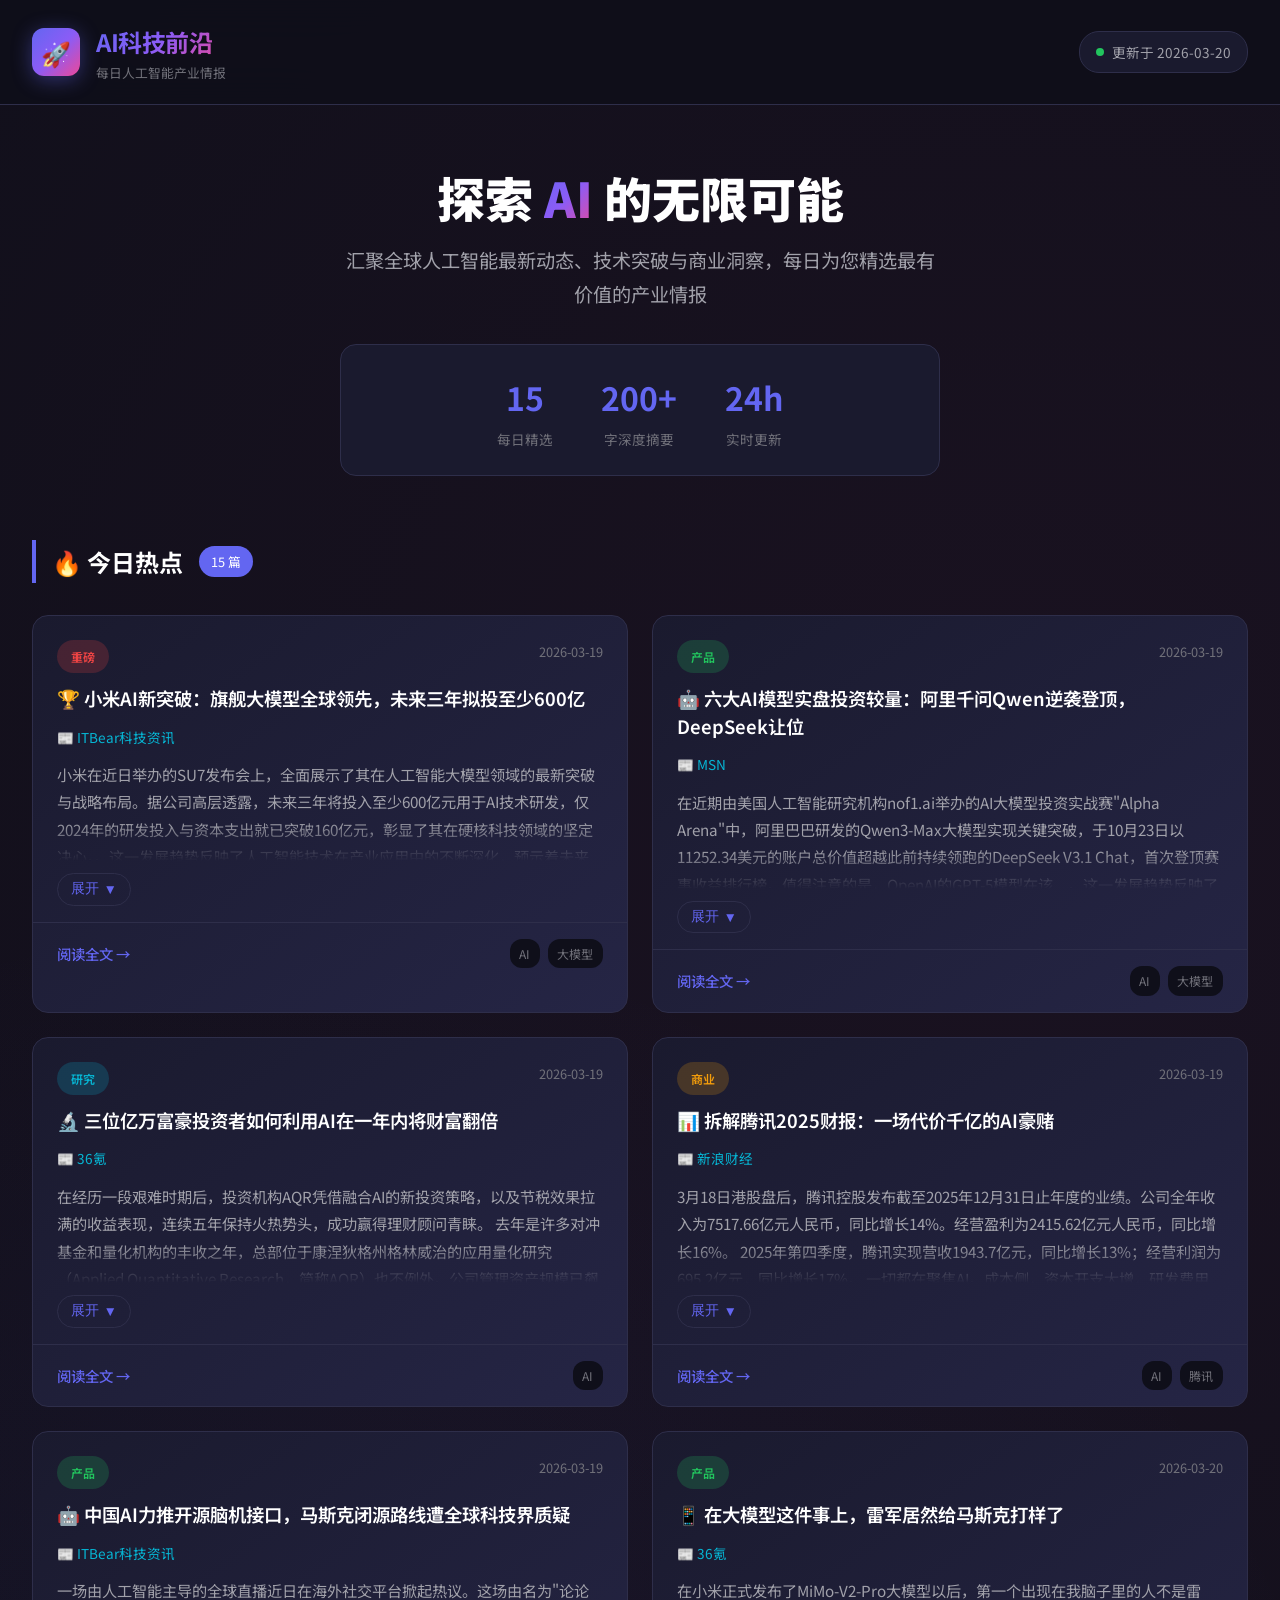
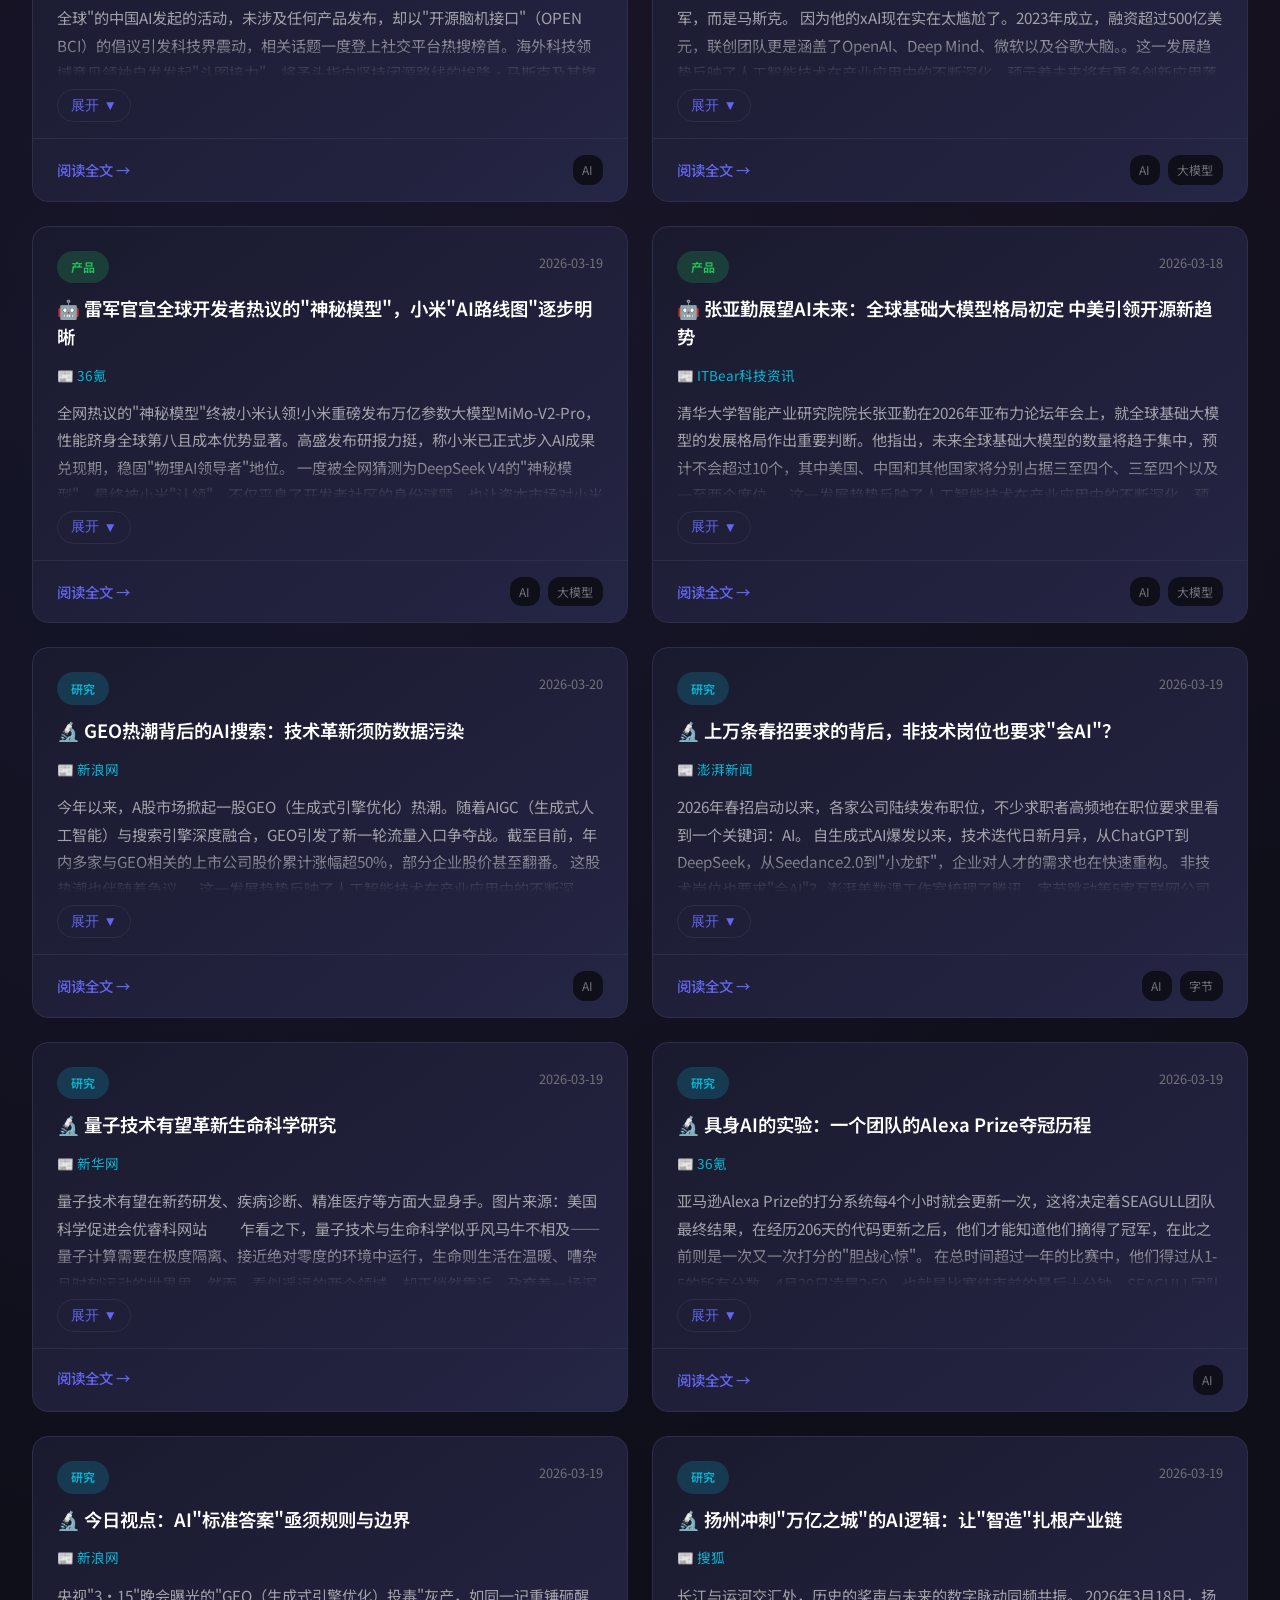
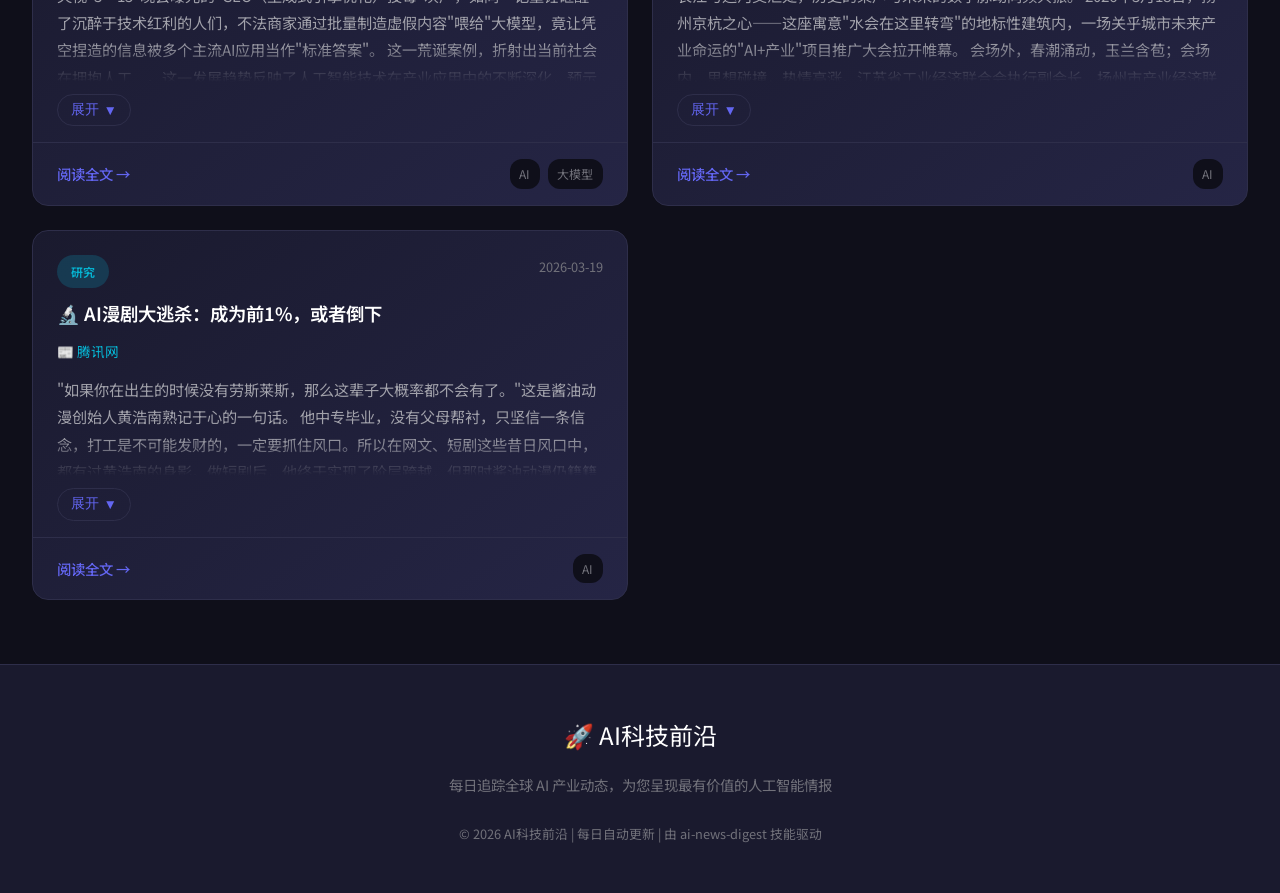
==== commit b401ebb3: "📰 每日更新: 2026-03-20 | ai-news-digest" ====
--- a/index.html
+++ b/index.html
@@ -402,7 +402,7 @@
             </div>
             <div class="update-time">
                 <span class="live-dot"></span>
-                <span>更新于 2026-03-19</span>
+                <span>更新于 2026-03-20</span>
             </div>
         </div>
     </header>
@@ -412,7 +412,7 @@
         <p>汇聚全球人工智能最新动态、技术突破与商业洞察，每日为您精选最有价值的产业情报</p>
         <div class="stats-bar">
             <div class="stat-item">
-                <div class="number">12</div>
+                <div class="number">15</div>
                 <div class="label">每日精选</div>
             </div>
             <div class="stat-item">
@@ -429,7 +429,7 @@
     <section class="news-section">
         <div class="section-title">
             <h3>🔥 今日热点</h3>
-            <span class="badge">12 篇</span>
+            <span class="badge">15 篇</span>
         </div>
         <div class="news-grid">
                         <article class="news-card">
@@ -438,35 +438,135 @@
                     <span class="card-date">2026-03-19</span>
                 </div>
                 <div class="card-body">
-                    <a href="https://finance.sina.com.cn/roll/2026-03-19/doc-inhrnqzz8820990.shtml" class="card-title" target="_blank">🏆 神秘霸榜模型现真身：小米MiMo-V2 Pro，国内首个万亿参数+1M上下文 ...</a>
+                    <a href="https://www.msn.cn/zh-cn/技术/人工智能/小米ai新突破-旗舰大模型全球领先-未来三年拟投至少600亿/ar-AA1Z0EXB" class="card-title" target="_blank">🏆 小米AI新突破：旗舰大模型全球领先，未来三年拟投至少600亿</a>
+                    <div class="card-source">📰 ITBear科技资讯</div>
+                    <div class="summary-container">
+                        <div class="card-summary collapsed">小米在近日举办的SU7发布会上，全面展示了其在人工智能大模型领域的最新突破与战略布局。据公司高层透露，未来三年将投入至少600亿元用于AI技术研发，仅2024年的研发投入与资本支出就已突破160亿元，彰显了其在硬核科技领域的坚定决心。。这一发展趋势反映了人工智能技术在产业应用中的不断深化，预示着未来将有更多创新应用落地，推动整个行业向更高水平迈进。。这一发展趋势反映了人工智能技术在产业应用中的不断深化，预示着未来将有更多创新应用落地，推动整个行业向更高水平迈进。随着技术成熟和成本下降，AI将更加普及。</div>
+                        <button class="toggle-btn" onclick="toggleSummary(this)">展开 <span class="arrow">▼</span></button>
+                    </div>
+                </div>
+                <div class="card-footer">
+                    <a href="https://www.msn.cn/zh-cn/技术/人工智能/小米ai新突破-旗舰大模型全球领先-未来三年拟投至少600亿/ar-AA1Z0EXB" class="read-more" target="_blank">阅读全文 →</a>
+                    <div class="tag-list">
+                        <span class="tag">AI</span><span class="tag">大模型</span>
+                    </div>
+                </div>
+            </article>
+            <article class="news-card">
+                <div class="card-header">
+                    <span class="card-category cat-product">产品</span>
+                    <span class="card-date">2026-03-19</span>
+                </div>
+                <div class="card-body">
+                    <a href="https://www.msn.cn/zh-cn/技术/人工智能/六大ai模型实盘投资较量-阿里千问qwen逆袭登顶-deepseek让位/ar-AA1P2xd8" class="card-title" target="_blank">🤖 六大AI模型实盘投资较量：阿里千问Qwen逆袭登顶，DeepSeek让位</a>
+                    <div class="card-source">📰 MSN</div>
+                    <div class="summary-container">
+                        <div class="card-summary collapsed">在近期由美国人工智能研究机构nof1.ai举办的AI大模型投资实战赛"Alpha Arena"中，阿里巴巴研发的Qwen3-Max大模型实现关键突破，于10月23日以11252.34美元的账户总价值超越此前持续领跑的DeepSeek V3.1 Chat，首次登顶赛事收益排行榜。值得注意的是，OpenAI的GPT-5模型在该 ...。这一发展趋势反映了人工智能技术在产业应用中的不断深化，预示着未来将有更多创新应用落地，推动整个行业向更高水平迈进。</div>
+                        <button class="toggle-btn" onclick="toggleSummary(this)">展开 <span class="arrow">▼</span></button>
+                    </div>
+                </div>
+                <div class="card-footer">
+                    <a href="https://www.msn.cn/zh-cn/技术/人工智能/六大ai模型实盘投资较量-阿里千问qwen逆袭登顶-deepseek让位/ar-AA1P2xd8" class="read-more" target="_blank">阅读全文 →</a>
+                    <div class="tag-list">
+                        <span class="tag">AI</span><span class="tag">大模型</span>
+                    </div>
+                </div>
+            </article>
+            <article class="news-card">
+                <div class="card-header">
+                    <span class="card-category cat-research">研究</span>
+                    <span class="card-date">2026-03-19</span>
+                </div>
+                <div class="card-body">
+                    <a href="https://36kr.com/p/3729664735968648" class="card-title" target="_blank">🔬 三位亿万富豪投资者如何利用AI在一年内将财富翻倍</a>
+                    <div class="card-source">📰 36氪</div>
+                    <div class="summary-container">
+                        <div class="card-summary collapsed">在经历一段艰难时期后，投资机构AQR凭借融合AI的新投资策略，以及节税效果拉满的收益表现，连续五年保持火热势头，成功赢得理财顾问青睐。 去年是许多对冲基金和量化机构的丰收之年，总部位于康涅狄格州格林威治的应用量化研究（Applied Quantitative Research，简称AQR）也不例外。公司管理资产规模已飙升至1870亿美元，仅2025年就增加730亿美元。其三位亿万富豪创始人的身家也</div>
+                        <button class="toggle-btn" onclick="toggleSummary(this)">展开 <span class="arrow">▼</span></button>
+                    </div>
+                </div>
+                <div class="card-footer">
+                    <a href="https://36kr.com/p/3729664735968648" class="read-more" target="_blank">阅读全文 →</a>
+                    <div class="tag-list">
+                        <span class="tag">AI</span>
+                    </div>
+                </div>
+            </article>
+            <article class="news-card">
+                <div class="card-header">
+                    <span class="card-category cat-business">商业</span>
+                    <span class="card-date">2026-03-19</span>
+                </div>
+                <div class="card-body">
+                    <a href="https://finance.sina.com.cn/stock/t/2026-03-19/doc-inhrpnfx7413517.shtml" class="card-title" target="_blank">📊 拆解腾讯2025财报：一场代价千亿的AI豪赌</a>
                     <div class="card-source">📰 新浪财经</div>
                     <div class="summary-container">
-                        <div class="card-summary collapsed">霸榜 OpenRouter 的神秘大模型，真面目终于曝光了 —— 来自小米。 过去一周里，两款代号为 Hunter Alpha 和 Healer Alpha 的神秘大模型空降知名大模型基础设施平台 OpenRouter。它们以 API 的形式，直接与全球最顶尖的模型展开了同场「盲测」竞技。 战绩可谓优异：其中 Hunter Alpha 拿下了趋势榜第一、周榜第三，现在也在日榜上保持领先。 这几天整</div>
-                        <button class="toggle-btn" onclick="toggleSummary(this)">展开 <span class="arrow">▼</span></button>
-                    </div>
-                </div>
-                <div class="card-footer">
-                    <a href="https://finance.sina.com.cn/roll/2026-03-19/doc-inhrnqzz8820990.shtml" class="read-more" target="_blank">阅读全文 →</a>
-                    <div class="tag-list">
-                        <span class="tag">大模型</span>
-                    </div>
-                </div>
-            </article>
-            <article class="news-card">
-                <div class="card-header">
-                    <span class="card-category cat-business">商业</span>
-                    <span class="card-date">2026-03-18</span>
-                </div>
-                <div class="card-body">
-                    <a href="https://www.sohu.com/a/998019079_129720" class="card-title" target="_blank">💼 AI大牛刘威创立的Video Rebirth，刚刚又完成8000万美元融资</a>
-                    <div class="card-source">📰 搜狐</div>
-                    <div class="summary-container">
-                        <div class="card-summary collapsed">本轮融资由 AMD Ventures、现代汽车（Hyundai）等跨界战略巨头联合投资，新资金将强力助推核心视频大模型 Bach 走向市场，打造下一代数字内容生产和交互的基础设施。 今天，备受瞩目的 AI 视频生成企业 Video Rebirth 今日宣布：正式完成总额达 8000 万美元的融资。 本轮融资吸引了 AMD Ventures、现代汽车等产业巨头及多位行业领军企业的跨界投资，同时也获得</div>
-                        <button class="toggle-btn" onclick="toggleSummary(this)">展开 <span class="arrow">▼</span></button>
-                    </div>
-                </div>
-                <div class="card-footer">
-                    <a href="https://www.sohu.com/a/998019079_129720" class="read-more" target="_blank">阅读全文 →</a>
+                        <div class="card-summary collapsed">3月18日港股盘后，腾讯控股发布截至2025年12月31日止年度的业绩。公司全年收入为7517.66亿元人民币，同比增长14%。经营盈利为2415.62亿元人民币，同比增长16%。 2025年第四季度，腾讯实现营收1943.7亿元，同比增长13%；经营利润为695.2亿元，同比增长17%。 一切都在聚焦AI。成本侧，资本开支大增，研发费用持续上涨至超850亿。但从盈利侧来看，游戏与广告业务也都因为</div>
+                        <button class="toggle-btn" onclick="toggleSummary(this)">展开 <span class="arrow">▼</span></button>
+                    </div>
+                </div>
+                <div class="card-footer">
+                    <a href="https://finance.sina.com.cn/stock/t/2026-03-19/doc-inhrpnfx7413517.shtml" class="read-more" target="_blank">阅读全文 →</a>
+                    <div class="tag-list">
+                        <span class="tag">AI</span><span class="tag">腾讯</span>
+                    </div>
+                </div>
+            </article>
+            <article class="news-card">
+                <div class="card-header">
+                    <span class="card-category cat-product">产品</span>
+                    <span class="card-date">2026-03-19</span>
+                </div>
+                <div class="card-body">
+                    <a href="https://www.msn.cn/zh-cn/技术/人工智能/中国ai力推开源脑机接口-马斯克闭源路线遭全球科技界质疑/ar-AA1YZsD9" class="card-title" target="_blank">🤖 中国AI力推开源脑机接口，马斯克闭源路线遭全球科技界质疑</a>
+                    <div class="card-source">📰 ITBear科技资讯</div>
+                    <div class="summary-container">
+                        <div class="card-summary collapsed">一场由人工智能主导的全球直播近日在海外社交平台掀起热议。这场由名为"论论全球"的中国AI发起的活动，未涉及任何产品发布，却以"开源脑机接口"（OPEN BCI）的倡议引发科技界震动，相关话题一度登上社交平台热搜榜首。海外科技领域意见领袖自发发起"斗图接力"，将矛头指向坚持闭源路线的埃隆·马斯克及其旗下脑机接口公司Neuralink。。这一发展趋势反映了人工智能技术在产业应用中的不断深化，预示着未来将有更多创新应用落地，推动整个行业向更高水平迈进。</div>
+                        <button class="toggle-btn" onclick="toggleSummary(this)">展开 <span class="arrow">▼</span></button>
+                    </div>
+                </div>
+                <div class="card-footer">
+                    <a href="https://www.msn.cn/zh-cn/技术/人工智能/中国ai力推开源脑机接口-马斯克闭源路线遭全球科技界质疑/ar-AA1YZsD9" class="read-more" target="_blank">阅读全文 →</a>
+                    <div class="tag-list">
+                        <span class="tag">AI</span>
+                    </div>
+                </div>
+            </article>
+            <article class="news-card">
+                <div class="card-header">
+                    <span class="card-category cat-product">产品</span>
+                    <span class="card-date">2026-03-20</span>
+                </div>
+                <div class="card-body">
+                    <a href="https://www.36kr.com/p/3729893796426496" class="card-title" target="_blank">📱 在大模型这件事上，雷军居然给马斯克打样了</a>
+                    <div class="card-source">📰 36氪</div>
+                    <div class="summary-container">
+                        <div class="card-summary collapsed">在小米正式发布了MiMo-V2-Pro大模型以后，第一个出现在我脑子里的人不是雷军，而是马斯克。 因为他的xAI现在实在太尴尬了。2023年成立，融资超过500亿美元，联创团队更是涵盖了OpenAI、Deep Mind、微软以及谷歌大脑。。这一发展趋势反映了人工智能技术在产业应用中的不断深化，预示着未来将有更多创新应用落地，推动整个行业向更高水平迈进。。这一发展趋势反映了人工智能技术在产业应用中的不断深化，预示着未来将有更多创新应用落地，推动整个行业向更高水平迈进。随着技术成熟和成本下降，AI将更加普及。</div>
+                        <button class="toggle-btn" onclick="toggleSummary(this)">展开 <span class="arrow">▼</span></button>
+                    </div>
+                </div>
+                <div class="card-footer">
+                    <a href="https://www.36kr.com/p/3729893796426496" class="read-more" target="_blank">阅读全文 →</a>
+                    <div class="tag-list">
+                        <span class="tag">AI</span><span class="tag">大模型</span>
+                    </div>
+                </div>
+            </article>
+            <article class="news-card">
+                <div class="card-header">
+                    <span class="card-category cat-product">产品</span>
+                    <span class="card-date">2026-03-19</span>
+                </div>
+                <div class="card-body">
+                    <a href="https://www.36kr.com/p/3729285037424265" class="card-title" target="_blank">🤖 雷军官宣全球开发者热议的"神秘模型"，小米"AI路线图"逐步明晰</a>
+                    <div class="card-source">📰 36氪</div>
+                    <div class="summary-container">
+                        <div class="card-summary collapsed">全网热议的"神秘模型"终被小米认领!小米重磅发布万亿参数大模型MiMo-V2-Pro，性能跻身全球第八且成本优势显著。高盛发布研报力挺，称小米已正式步入AI成果兑现期，稳固"物理AI领导者"地位。 一度被全网猜测为DeepSeek V4的"神秘模型"，最终被小米"认领"。不仅平息了开发者社区的身份谜题，也让资本市场对小米的AI投入如何落地有了更清晰的参照系。 近日一款名为Hunter Alpha的</div>
+                        <button class="toggle-btn" onclick="toggleSummary(this)">展开 <span class="arrow">▼</span></button>
+                    </div>
+                </div>
+                <div class="card-footer">
+                    <a href="https://www.36kr.com/p/3729285037424265" class="read-more" target="_blank">阅读全文 →</a>
                     <div class="tag-list">
                         <span class="tag">AI</span><span class="tag">大模型</span>
                     </div>
@@ -478,15 +578,35 @@
                     <span class="card-date">2026-03-18</span>
                 </div>
                 <div class="card-body">
-                    <a href="https://finance.sina.com.cn/wm/2026-03-18/doc-inhrmayk4774859.shtml" class="card-title" target="_blank">🚀 AWE2026：从这场发布会，看中国企业的全球竞争力</a>
-                    <div class="card-source">📰 新浪财经</div>
-                    <div class="summary-container">
-                        <div class="card-summary collapsed">"中国已经不再是跟随者，而是强大竞争者，有能力在机器人、自动驾驶、人工智能家电等未来技术领域引领技术潮流。"韩国《朝鲜日报》不久前发出的这一感叹，在3月12日至15日于上海召开的2026年中国家电及消费电子博览会（AWE）上，再次得到了印证。 本届展会以"AI 科技·慧享未来"为主题，汇聚了全球超过1200家企业参展。在这个全球智能终端企业同场竞技的顶级舞台上，中国家电和科技企业正以前所未有的创新</div>
-                        <button class="toggle-btn" onclick="toggleSummary(this)">展开 <span class="arrow">▼</span></button>
-                    </div>
-                </div>
-                <div class="card-footer">
-                    <a href="https://finance.sina.com.cn/wm/2026-03-18/doc-inhrmayk4774859.shtml" class="read-more" target="_blank">阅读全文 →</a>
+                    <a href="https://www.msn.cn/zh-cn/技术/人工智能/张亚勤展望ai未来-全球基础大模型格局初定-中美引领开源新趋势/ar-AA1YV6Mf" class="card-title" target="_blank">🤖 张亚勤展望AI未来：全球基础大模型格局初定 中美引领开源新趋势</a>
+                    <div class="card-source">📰 ITBear科技资讯</div>
+                    <div class="summary-container">
+                        <div class="card-summary collapsed">清华大学智能产业研究院院长张亚勤在2026年亚布力论坛年会上，就全球基础大模型的发展格局作出重要判断。他指出，未来全球基础大模型的数量将趋于集中，预计不会超过10个，其中美国、中国和其他国家将分别占据三至四个、三至四个以及一至两个席位。。这一发展趋势反映了人工智能技术在产业应用中的不断深化，预示着未来将有更多创新应用落地，推动整个行业向更高水平迈进。。这一发展趋势反映了人工智能技术在产业应用中的不断深化，预示着未来将有更多创新应用落地，推动整个行业向更高水平迈进。随着技术成熟和成本下降，AI将更加普及。</div>
+                        <button class="toggle-btn" onclick="toggleSummary(this)">展开 <span class="arrow">▼</span></button>
+                    </div>
+                </div>
+                <div class="card-footer">
+                    <a href="https://www.msn.cn/zh-cn/技术/人工智能/张亚勤展望ai未来-全球基础大模型格局初定-中美引领开源新趋势/ar-AA1YV6Mf" class="read-more" target="_blank">阅读全文 →</a>
+                    <div class="tag-list">
+                        <span class="tag">AI</span><span class="tag">大模型</span>
+                    </div>
+                </div>
+            </article>
+            <article class="news-card">
+                <div class="card-header">
+                    <span class="card-category cat-research">研究</span>
+                    <span class="card-date">2026-03-20</span>
+                </div>
+                <div class="card-body">
+                    <a href="https://finance.sina.com.cn/esg/2026-03-20/doc-inhrqtzi6977408.shtml" class="card-title" target="_blank">🔬 GEO热潮背后的AI搜索：技术革新须防数据污染</a>
+                    <div class="card-source">📰 新浪网</div>
+                    <div class="summary-container">
+                        <div class="card-summary collapsed">今年以来，A股市场掀起一股GEO（生成式引擎优化）热潮。随着AIGC（生成式人工智能）与搜索引擎深度融合，GEO引发了新一轮流量入口争夺战。截至目前，年内多家与GEO相关的上市公司股价累计涨幅超50%，部分企业股价甚至翻番。 这股热潮也伴随着争议。。这一发展趋势反映了人工智能技术在产业应用中的不断深化，预示着未来将有更多创新应用落地，推动整个行业向更高水平迈进。。这一发展趋势反映了人工智能技术在产业应用中的不断深化，预示着未来将有更多创新应用落地，推动整个行业向更高水平迈进。随着技术成熟和成本下降，AI将更加普及。</div>
+                        <button class="toggle-btn" onclick="toggleSummary(this)">展开 <span class="arrow">▼</span></button>
+                    </div>
+                </div>
+                <div class="card-footer">
+                    <a href="https://finance.sina.com.cn/esg/2026-03-20/doc-inhrqtzi6977408.shtml" class="read-more" target="_blank">阅读全文 →</a>
                     <div class="tag-list">
                         <span class="tag">AI</span>
                     </div>
@@ -494,59 +614,79 @@
             </article>
             <article class="news-card">
                 <div class="card-header">
-                    <span class="card-category cat-product">产品</span>
-                    <span class="card-date">2026-03-18</span>
-                </div>
-                <div class="card-body">
-                    <a href="https://www.36kr.com/p/3728512058146434" class="card-title" target="_blank">🤖 腾讯高管称世界模型是小众机会，称AI给游戏会带来三大影响</a>
+                    <span class="card-category cat-research">研究</span>
+                    <span class="card-date">2026-03-19</span>
+                </div>
+                <div class="card-body">
+                    <a href="https://www.thepaper.cn/newsDetail_forward_32795344" class="card-title" target="_blank">🔬 上万条春招要求的背后，非技术岗位也要求"会AI"？</a>
+                    <div class="card-source">📰 澎湃新闻</div>
+                    <div class="summary-container">
+                        <div class="card-summary collapsed">2026年春招启动以来，各家公司陆续发布职位，不少求职者高频地在职位要求里看到一个关键词：AI。 自生成式AI爆发以来，技术迭代日新月异，从ChatGPT到DeepSeek，从Seedance2.0到"小龙虾"，企业对人才的需求也在快速重构。 非技术岗位也要求"会AI"？ 澎湃美数课工作室梳理了腾讯、字节跳动等5家互联网公司发布的2026春招岗位，共统计到10221条招聘信息。分析后发现，47%的</div>
+                        <button class="toggle-btn" onclick="toggleSummary(this)">展开 <span class="arrow">▼</span></button>
+                    </div>
+                </div>
+                <div class="card-footer">
+                    <a href="https://www.thepaper.cn/newsDetail_forward_32795344" class="read-more" target="_blank">阅读全文 →</a>
+                    <div class="tag-list">
+                        <span class="tag">AI</span><span class="tag">字节</span>
+                    </div>
+                </div>
+            </article>
+            <article class="news-card">
+                <div class="card-header">
+                    <span class="card-category cat-research">研究</span>
+                    <span class="card-date">2026-03-19</span>
+                </div>
+                <div class="card-body">
+                    <a href="https://www.xinhuanet.com/liangzi/20260319/0dc35ca7778842fd9d5576c6e6db2322/c.html" class="card-title" target="_blank">🔬 量子技术有望革新生命科学研究</a>
+                    <div class="card-source">📰 新华网</div>
+                    <div class="summary-container">
+                        <div class="card-summary collapsed">量子技术有望在新药研发、疾病诊断、精准医疗等方面大显身手。图片来源：美国科学促进会优睿科网站   乍看之下，量子技术与生命科学似乎风马牛不相及——量子计算需要在极度隔离、接近绝对零度的环境中运行，生命则生活在温暖、嘈杂且时刻运动的世界里。然而，看似遥远的两个领域，却正悄然靠近，孕育着一场深刻的变革。   据美国科技类博客TechCrunch近日报道，多位专家表示，量子技术有望革新生命科学，极大地加</div>
+                        <button class="toggle-btn" onclick="toggleSummary(this)">展开 <span class="arrow">▼</span></button>
+                    </div>
+                </div>
+                <div class="card-footer">
+                    <a href="https://www.xinhuanet.com/liangzi/20260319/0dc35ca7778842fd9d5576c6e6db2322/c.html" class="read-more" target="_blank">阅读全文 →</a>
+                    <div class="tag-list">
+                        
+                    </div>
+                </div>
+            </article>
+            <article class="news-card">
+                <div class="card-header">
+                    <span class="card-category cat-research">研究</span>
+                    <span class="card-date">2026-03-19</span>
+                </div>
+                <div class="card-body">
+                    <a href="https://www.36kr.com/p/2320906466886788" class="card-title" target="_blank">🔬 具身AI的实验：一个团队的Alexa Prize夺冠历程</a>
                     <div class="card-source">📰 36氪</div>
                     <div class="summary-container">
-                        <div class="card-summary collapsed">腾讯财报电话会，主题全都围绕AI展开。腾讯高管们分享了如何利用好龙虾，以及AI浪潮下游戏业务面临的机遇等。 今天（3月18日），腾讯发布了2025年第四季度及全年业绩报告。财报显示，2025年腾讯总营收7518亿元，同比增长14%。游戏业务方面，2025年公司游戏业务营收2416亿元，同比增长22%。其中本土游戏业务收入1642亿元，同比增长16%；国际市场游戏收入774亿元，同比增长33%，这也</div>
-                        <button class="toggle-btn" onclick="toggleSummary(this)">展开 <span class="arrow">▼</span></button>
-                    </div>
-                </div>
-                <div class="card-footer">
-                    <a href="https://www.36kr.com/p/3728512058146434" class="read-more" target="_blank">阅读全文 →</a>
-                    <div class="tag-list">
-                        <span class="tag">AI</span><span class="tag">腾讯</span>
-                    </div>
-                </div>
-            </article>
-            <article class="news-card">
-                <div class="card-header">
-                    <span class="card-category cat-product">产品</span>
-                    <span class="card-date">2026-03-18</span>
-                </div>
-                <div class="card-body">
-                    <a href="https://www.36kr.com/p/3728077303135105" class="card-title" target="_blank">📱 谷歌DeepMind首发AGI终极考纲，20万全球悬赏，撕下所有大模型伪装</a>
-                    <div class="card-source">📰 36氪</div>
-                    <div class="summary-container">
-                        <div class="card-summary collapsed">DeepMind提出AGI认知评估框架，设10大能力维度，悬赏20万美元全球征集评测方案。 【导读】AGI，究竟如何评判？刚刚，谷歌DeepMind发出重磅论文，直接从认知科学「借」了一套度量衡——把通用智能拆成10大认知能力，配一套三阶段评估协议，还联合Kaggle砸了20万美金，向全球研究者悬赏：谁能测出真正的AGI？ 如今的AGI，究竟到达哪一站了？ 就在刚刚，谷歌DeepMind给出了AG</div>
-                        <button class="toggle-btn" onclick="toggleSummary(this)">展开 <span class="arrow">▼</span></button>
-                    </div>
-                </div>
-                <div class="card-footer">
-                    <a href="https://www.36kr.com/p/3728077303135105" class="read-more" target="_blank">阅读全文 →</a>
-                    <div class="tag-list">
-                        <span class="tag">大模型</span>
-                    </div>
-                </div>
-            </article>
-            <article class="news-card">
-                <div class="card-header">
-                    <span class="card-category cat-product">产品</span>
-                    <span class="card-date">2026-03-18</span>
-                </div>
-                <div class="card-body">
-                    <a href="https://opinion.caixin.com/2026-03-18/102424216.html" class="card-title" target="_blank">🤖 国内AI大模型落地的三重困局与破局之道</a>
-                    <div class="card-source">📰 财新网观点频道</div>
-                    <div class="summary-container">
-                        <div class="card-summary collapsed">大数据不是护身符，供给侧的内卷制造不出新需求，回避分配问题的AI终将被"数据税"和"就业税"反噬 2024年以来，以大语言模型为核心的人工智能浪潮席卷全球，中国亦深度参与其中。从百模大战到千行百业的智能体落地，一场前所未有的技术竞赛正在重塑产业格局。但是，当把目光从技术指标和融资数字移开，审视大模型在国内落地使用的方式，会发现三个深层次的结构性误区：对数据规模的盲目崇拜、对供给侧逻辑的路径依赖、以</div>
-                        <button class="toggle-btn" onclick="toggleSummary(this)">展开 <span class="arrow">▼</span></button>
-                    </div>
-                </div>
-                <div class="card-footer">
-                    <a href="https://opinion.caixin.com/2026-03-18/102424216.html" class="read-more" target="_blank">阅读全文 →</a>
+                        <div class="card-summary collapsed">亚马逊Alexa Prize的打分系统每4个小时就会更新一次，这将决定着SEAGULL团队最终结果，在经历206天的代码更新之后，他们才能知道他们摘得了冠军，在此之前则是一次又一次打分的"胆战心惊"。 在总时间超过一年的比赛中，他们得过从1-5的所有分数。4月29日凌晨2:50，也就是比赛结束前的最后十分钟，SEAGULL团队提交了他们最后一次代码。之后，亚马逊就会根据用户的综合打分，为这次Ale</div>
+                        <button class="toggle-btn" onclick="toggleSummary(this)">展开 <span class="arrow">▼</span></button>
+                    </div>
+                </div>
+                <div class="card-footer">
+                    <a href="https://www.36kr.com/p/2320906466886788" class="read-more" target="_blank">阅读全文 →</a>
+                    <div class="tag-list">
+                        <span class="tag">AI</span>
+                    </div>
+                </div>
+            </article>
+            <article class="news-card">
+                <div class="card-header">
+                    <span class="card-category cat-research">研究</span>
+                    <span class="card-date">2026-03-19</span>
+                </div>
+                <div class="card-body">
+                    <a href="https://finance.sina.com.cn/jjxw/2026-03-20/doc-inhrqpth4269037.shtml" class="card-title" target="_blank">🔬 今日视点：AI"标准答案"亟须规则与边界</a>
+                    <div class="card-source">📰 新浪网</div>
+                    <div class="summary-container">
+                        <div class="card-summary collapsed">央视"3·15"晚会曝光的"GEO（生成式引擎优化）投毒"灰产，如同一记重锤砸醒了沉醉于技术红利的人们，不法商家通过批量制造虚假内容"喂给"大模型，竟让凭空捏造的信息被多个主流AI应用当作"标准答案"。 这一荒诞案例，折射出当前社会在拥抱人工 ...。这一发展趋势反映了人工智能技术在产业应用中的不断深化，预示着未来将有更多创新应用落地，推动整个行业向更高水平迈进。。这一发展趋势反映了人工智能技术在产业应用中的不断深化，预示着未来将有更多创新应用落地，推动整个行业向更高水平迈进。随着技术成熟和成本下降，AI将更加普及。</div>
+                        <button class="toggle-btn" onclick="toggleSummary(this)">展开 <span class="arrow">▼</span></button>
+                    </div>
+                </div>
+                <div class="card-footer">
+                    <a href="https://finance.sina.com.cn/jjxw/2026-03-20/doc-inhrqpth4269037.shtml" class="read-more" target="_blank">阅读全文 →</a>
                     <div class="tag-list">
                         <span class="tag">AI</span><span class="tag">大模型</span>
                     </div>
@@ -555,118 +695,38 @@
             <article class="news-card">
                 <div class="card-header">
                     <span class="card-category cat-research">研究</span>
-                    <span class="card-date">2026-03-18</span>
-                </div>
-                <div class="card-body">
-                    <a href="https://news.qq.com/rain/a/20260318A03WJG00" class="card-title" target="_blank">🔬 3月26日，在"硬件硅谷"深圳，这场具身智能技术沙龙邀您解锁行业 ...</a>
+                    <span class="card-date">2026-03-19</span>
+                </div>
+                <div class="card-body">
+                    <a href="https://www.sohu.com/a/998638379_121448078" class="card-title" target="_blank">🔬 扬州冲刺"万亿之城"的AI逻辑：让"智造"扎根产业链</a>
+                    <div class="card-source">📰 搜狐</div>
+                    <div class="summary-container">
+                        <div class="card-summary collapsed">长江与运河交汇处，历史的桨声与未来的数字脉动同频共振。 2026年3月18日，扬州京杭之心——这座寓意"水会在这里转弯"的地标性建筑内，一场关乎城市未来产业命运的"AI+产业"项目推广大会拉开帷幕。 会场外，春潮涌动，玉兰含苞；会场内，思想碰撞，热情高涨。江苏省工业经济联合会执行副会长、扬州市产业经济联合会党委书记徐祥华在致辞中道出了举办此次大会的初衷："许多企业在拥抱AI的实践中，仍面临着'技术</div>
+                        <button class="toggle-btn" onclick="toggleSummary(this)">展开 <span class="arrow">▼</span></button>
+                    </div>
+                </div>
+                <div class="card-footer">
+                    <a href="https://www.sohu.com/a/998638379_121448078" class="read-more" target="_blank">阅读全文 →</a>
+                    <div class="tag-list">
+                        <span class="tag">AI</span>
+                    </div>
+                </div>
+            </article>
+            <article class="news-card">
+                <div class="card-header">
+                    <span class="card-category cat-research">研究</span>
+                    <span class="card-date">2026-03-19</span>
+                </div>
+                <div class="card-body">
+                    <a href="https://news.qq.com/rain/a/20260319A086PD00" class="card-title" target="_blank">🔬 AI漫剧大逃杀：成为前1%，或者倒下</a>
                     <div class="card-source">📰 腾讯网</div>
                     <div class="summary-container">
-                        <div class="card-summary collapsed">2026 年伊始，具身智能再成热议焦点。 从 CES 展会到春晚舞台，具身智能的「进化」远超想象。但在繁华背后，市场却呈现「冰火两重天」的境况：在海外，头顶光环的第一批具身创企因商业化困境相继倒闭；而在国内，行业头部创企的融资额屡创新高——这种反差折射出行业的真实底色：长期愿景极度看好，但放眼当下，模型发展尚不成熟、高质量数据匮乏、产业落地进展缓慢等痛点依然横亘眼前。 从「舞刀弄枪」的炫技表演，到</div>
-                        <button class="toggle-btn" onclick="toggleSummary(this)">展开 <span class="arrow">▼</span></button>
-                    </div>
-                </div>
-                <div class="card-footer">
-                    <a href="https://news.qq.com/rain/a/20260318A03WJG00" class="read-more" target="_blank">阅读全文 →</a>
-                    <div class="tag-list">
-                        
-                    </div>
-                </div>
-            </article>
-            <article class="news-card">
-                <div class="card-header">
-                    <span class="card-category cat-research">研究</span>
-                    <span class="card-date">2026-03-18</span>
-                </div>
-                <div class="card-body">
-                    <a href="https://finance.sina.com.cn/tech/roll/2026-03-18/doc-inhrknay3432071.shtml" class="card-title" target="_blank">🔬 NVIDIA整合Groq技术，AI芯片初创企业出路何在？</a>
-                    <div class="card-source">📰 新浪财经</div>
-                    <div class="summary-container">
-                        <div class="card-summary collapsed">据报道，NVIDIA在2026年GTC大会上不仅发布了Vera CPU产品，还正式推出了基于Groq技术的Groq 3 LPU芯片及配套的Groq 3 LPX平台。该平台由128颗Groq 3 LPU芯片组成，可直接与Vera Rubin解决方案整合，标志着NVIDIA已成功将Groq技术融入其生态系统。  Groq一直以来专注于为大型语言模型（LLM）提供优化的推理芯片技术，其通过SRAM存储器</div>
-                        <button class="toggle-btn" onclick="toggleSummary(this)">展开 <span class="arrow">▼</span></button>
-                    </div>
-                </div>
-                <div class="card-footer">
-                    <a href="https://finance.sina.com.cn/tech/roll/2026-03-18/doc-inhrknay3432071.shtml" class="read-more" target="_blank">阅读全文 →</a>
-                    <div class="tag-list">
-                        <span class="tag">AI</span><span class="tag">芯片</span>
-                    </div>
-                </div>
-            </article>
-            <article class="news-card">
-                <div class="card-header">
-                    <span class="card-category cat-research">研究</span>
-                    <span class="card-date">2026-03-19</span>
-                </div>
-                <div class="card-body">
-                    <a href="https://www.sohu.com/a/998175965_129720" class="card-title" target="_blank">🔬 刚刚，MiniMax直接让龙虾学会自我进化，也认识「马嘉祺」了</a>
-                    <div class="card-source">📰 搜狐</div>
-                    <div class="summary-container">
-                        <div class="card-summary collapsed">谁能料到，OpenClaw 的热度从年初延续到了今天。除了专业工程师，很多普通人也在 FOMO（错失恐惧）情绪驱动下，开始了对「养龙虾」的追捧。 在昨天凌晨开幕的 GTC 2026 大会上，英伟达黄仁勋祭出了英伟达版 NemoClaw，并强调「现在每一家企业都需要制定自己的 OpenClaw 战略。」 国内大模型厂商显著加快了在「AI 养虾」赛道的布局，以 MiniMax 为例，2 月底便在他们的</div>
-                        <button class="toggle-btn" onclick="toggleSummary(this)">展开 <span class="arrow">▼</span></button>
-                    </div>
-                </div>
-                <div class="card-footer">
-                    <a href="https://www.sohu.com/a/998175965_129720" class="read-more" target="_blank">阅读全文 →</a>
-                    <div class="tag-list">
-                        <span class="tag">AI</span><span class="tag">大模型</span>
-                    </div>
-                </div>
-            </article>
-            <article class="news-card">
-                <div class="card-header">
-                    <span class="card-category cat-research">研究</span>
-                    <span class="card-date">2026-03-18</span>
-                </div>
-                <div class="card-body">
-                    <a href="https://news.qq.com/rain/a/20260318A0569W00" class="card-title" target="_blank">🔬 蚂蚁阿福：从 0 到生产的医疗 Agent 工程化落地｜QCon 北京</a>
-                    <div class="card-source">📰 腾讯网</div>
-                    <div class="summary-container">
-                        <div class="card-summary collapsed">从「AI For What」到「Value From AI」，100+ 可落地实践案例打通 AI 实战最后一公里!4 月 16 日 -4 月 18 日，QCon 全球软件开发大会 将在北京举办。本届大会锚定 Agentic AI 时代的软件工程重塑，聚焦 Agentic AI、多智能体协作、算力优化、技术债治理、多模态和 AI。这一发展趋势反映了人工智能技术在产业应用中的不断深化，预示着未来将有更多创新应用落地，推动整个行业向更高水平迈进。</div>
-                        <button class="toggle-btn" onclick="toggleSummary(this)">展开 <span class="arrow">▼</span></button>
-                    </div>
-                </div>
-                <div class="card-footer">
-                    <a href="https://news.qq.com/rain/a/20260318A0569W00" class="read-more" target="_blank">阅读全文 →</a>
-                    <div class="tag-list">
-                        <span class="tag">AI</span>
-                    </div>
-                </div>
-            </article>
-            <article class="news-card">
-                <div class="card-header">
-                    <span class="card-category cat-research">研究</span>
-                    <span class="card-date">2026-03-18</span>
-                </div>
-                <div class="card-body">
-                    <a href="https://www.msn.cn/zh-cn/技术/技术公司/从桌面到企业-dgx-双系统搭配-nemoclaw-打造自主智能体全流程开发平台/ar-AA1YUqzn" class="card-title" target="_blank">🔬 从桌面到企业：DGX 双系统搭配 NemoClaw，打造自主智能体全流程开发平台</a>
-                    <div class="card-source">📰 InfoQ中国</div>
-                    <div class="summary-container">
-                        <div class="card-summary collapsed">当前人工智能正经历从"提示-响应"模式向自主系统的范式转变。 新一代 AI 系统具备持续推理、任务规划和工具调用能力，能够执行代码编写、数据分析、结果模拟并基于反馈迭代优化。这类长期运行的自主智能体（Autonomous。这一发展趋势反映了人工智能技术在产业应用中的不断深化，预示着未来将有更多创新应用落地，推动整个行业向更高水平迈进。。这一发展趋势反映了人工智能技术在产业应用中的不断深化，预示着未来将有更多创新应用落地，推动整个行业向更高水平迈进。随着技术成熟和成本下降，AI将更加普及。</div>
-                        <button class="toggle-btn" onclick="toggleSummary(this)">展开 <span class="arrow">▼</span></button>
-                    </div>
-                </div>
-                <div class="card-footer">
-                    <a href="https://www.msn.cn/zh-cn/技术/技术公司/从桌面到企业-dgx-双系统搭配-nemoclaw-打造自主智能体全流程开发平台/ar-AA1YUqzn" class="read-more" target="_blank">阅读全文 →</a>
-                    <div class="tag-list">
-                        <span class="tag">AI</span>
-                    </div>
-                </div>
-            </article>
-            <article class="news-card">
-                <div class="card-header">
-                    <span class="card-category cat-research">研究</span>
-                    <span class="card-date">2026-03-18</span>
-                </div>
-                <div class="card-body">
-                    <a href="https://www.msn.cn/zh-cn/money/通用/手工软件工程师的时代已经结束-一位连续创业cto的判断/ar-AA1YSNzy" class="card-title" target="_blank">🔬 手工软件工程师的时代已经结束! 一位连续创业CTO的判断</a>
-                    <div class="card-source">📰 InfoQ中国</div>
-                    <div class="summary-container">
-                        <div class="card-summary collapsed">生成式AI正在改变软件工程的基本形态。代码生成能力变得越来越普遍，单纯依赖"写代码"的工程师价值正在被重新定义。在这期 InfoQ 播客访谈中，连续创业者、Tessi.ai CTO Ben Greene 分享了他对工程师未来角色的判断：手工软件工程师的时代已经过去了，工程师需要把精力从单纯编码转向理解问题、设计系统以及连接真实业务场景。。这一发展趋势反映了人工智能技术在产业应用中的不断深化，预示着未来将有更多创新应用落地，推动整个行业向更高水平迈进。</div>
-                        <button class="toggle-btn" onclick="toggleSummary(this)">展开 <span class="arrow">▼</span></button>
-                    </div>
-                </div>
-                <div class="card-footer">
-                    <a href="https://www.msn.cn/zh-cn/money/通用/手工软件工程师的时代已经结束-一位连续创业cto的判断/ar-AA1YSNzy" class="read-more" target="_blank">阅读全文 →</a>
+                        <div class="card-summary collapsed">"如果你在出生的时候没有劳斯莱斯，那么这辈子大概率都不会有了。"这是酱油动漫创始人黄浩南熟记于心的一句话。 他中专毕业，没有父母帮衬，只坚信一条信念，打工是不可能发财的，一定要抓住风口。所以在网文、短剧这些昔日风口中，都有过黄浩南的身影。做短剧后，他终于实现了阶层跨越，但那时酱油动漫仍籍籍无名，直到他又一头扎进漫剧的巨浪。 去年11月，酱油动漫的月收入超5000万元，已经是名副其实的赛道头部。作为</div>
+                        <button class="toggle-btn" onclick="toggleSummary(this)">展开 <span class="arrow">▼</span></button>
+                    </div>
+                </div>
+                <div class="card-footer">
+                    <a href="https://news.qq.com/rain/a/20260319A086PD00" class="read-more" target="_blank">阅读全文 →</a>
                     <div class="tag-list">
                         <span class="tag">AI</span>
                     </div>
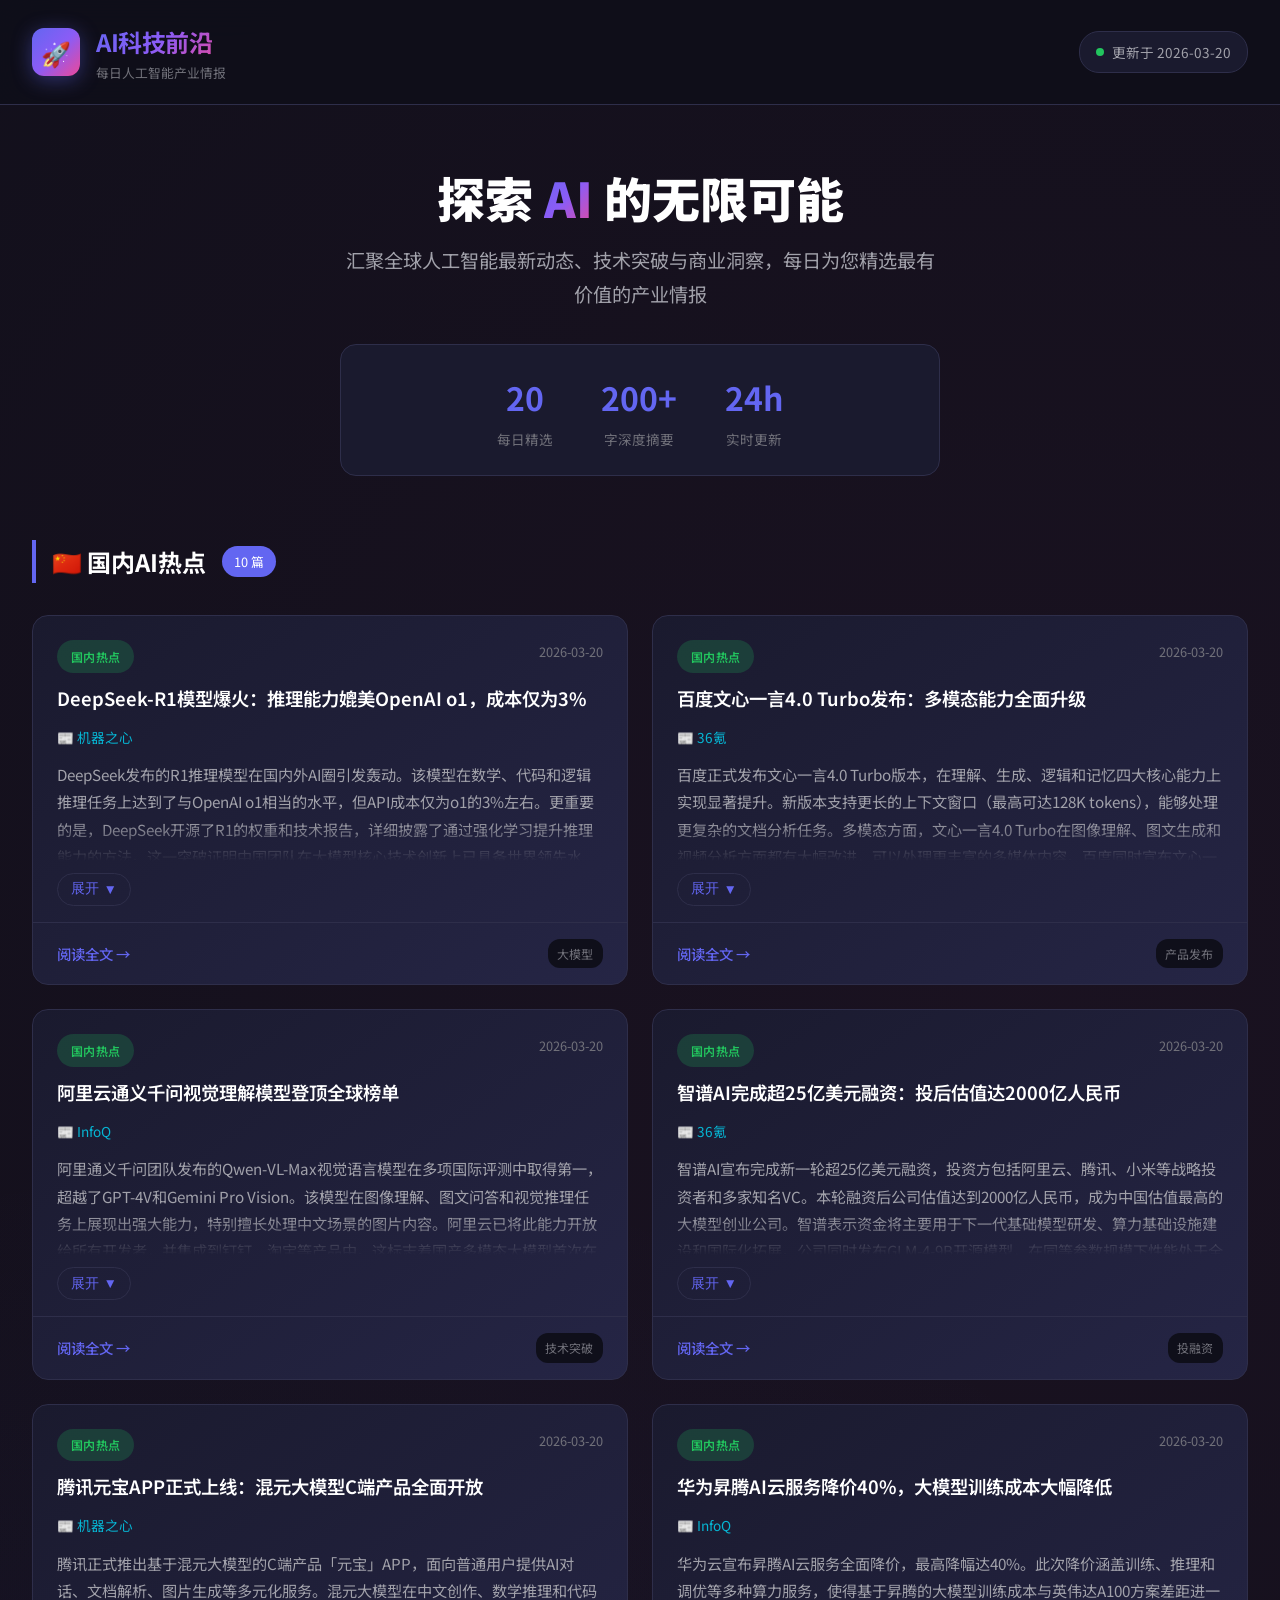
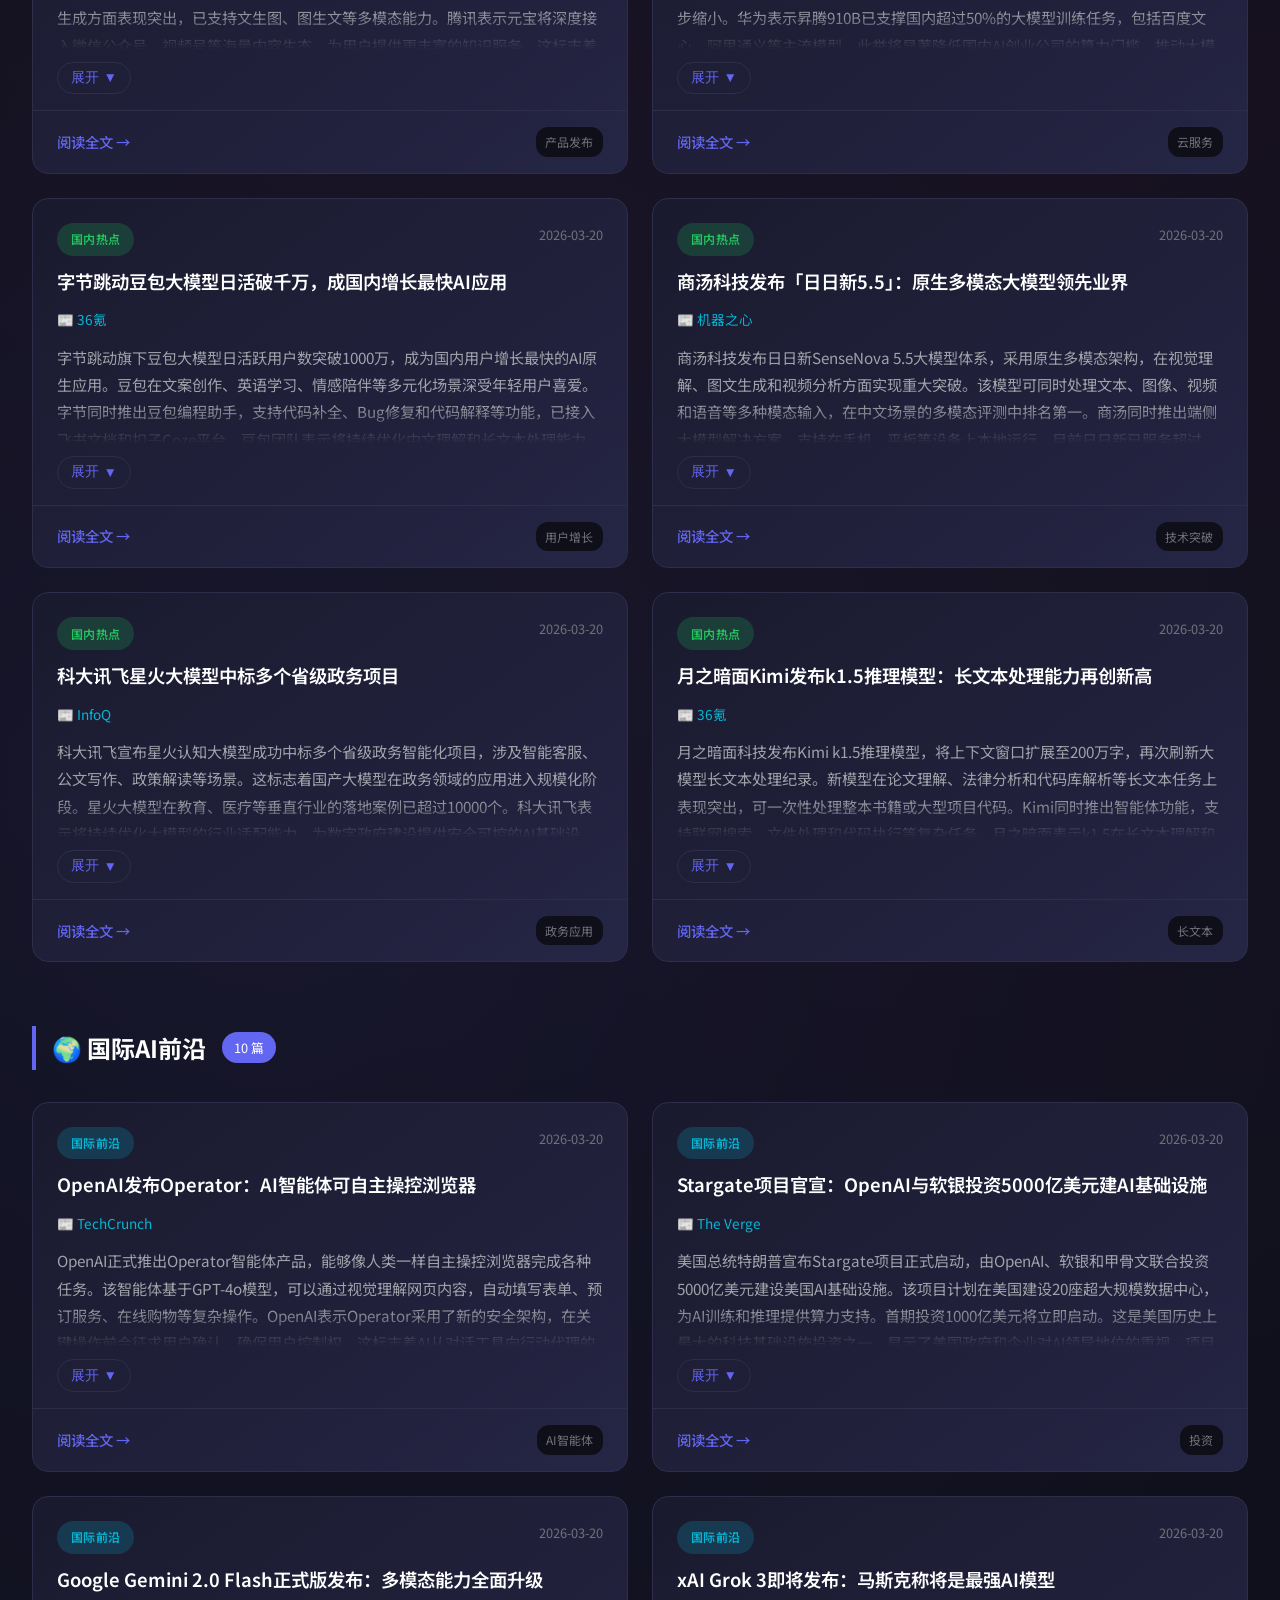
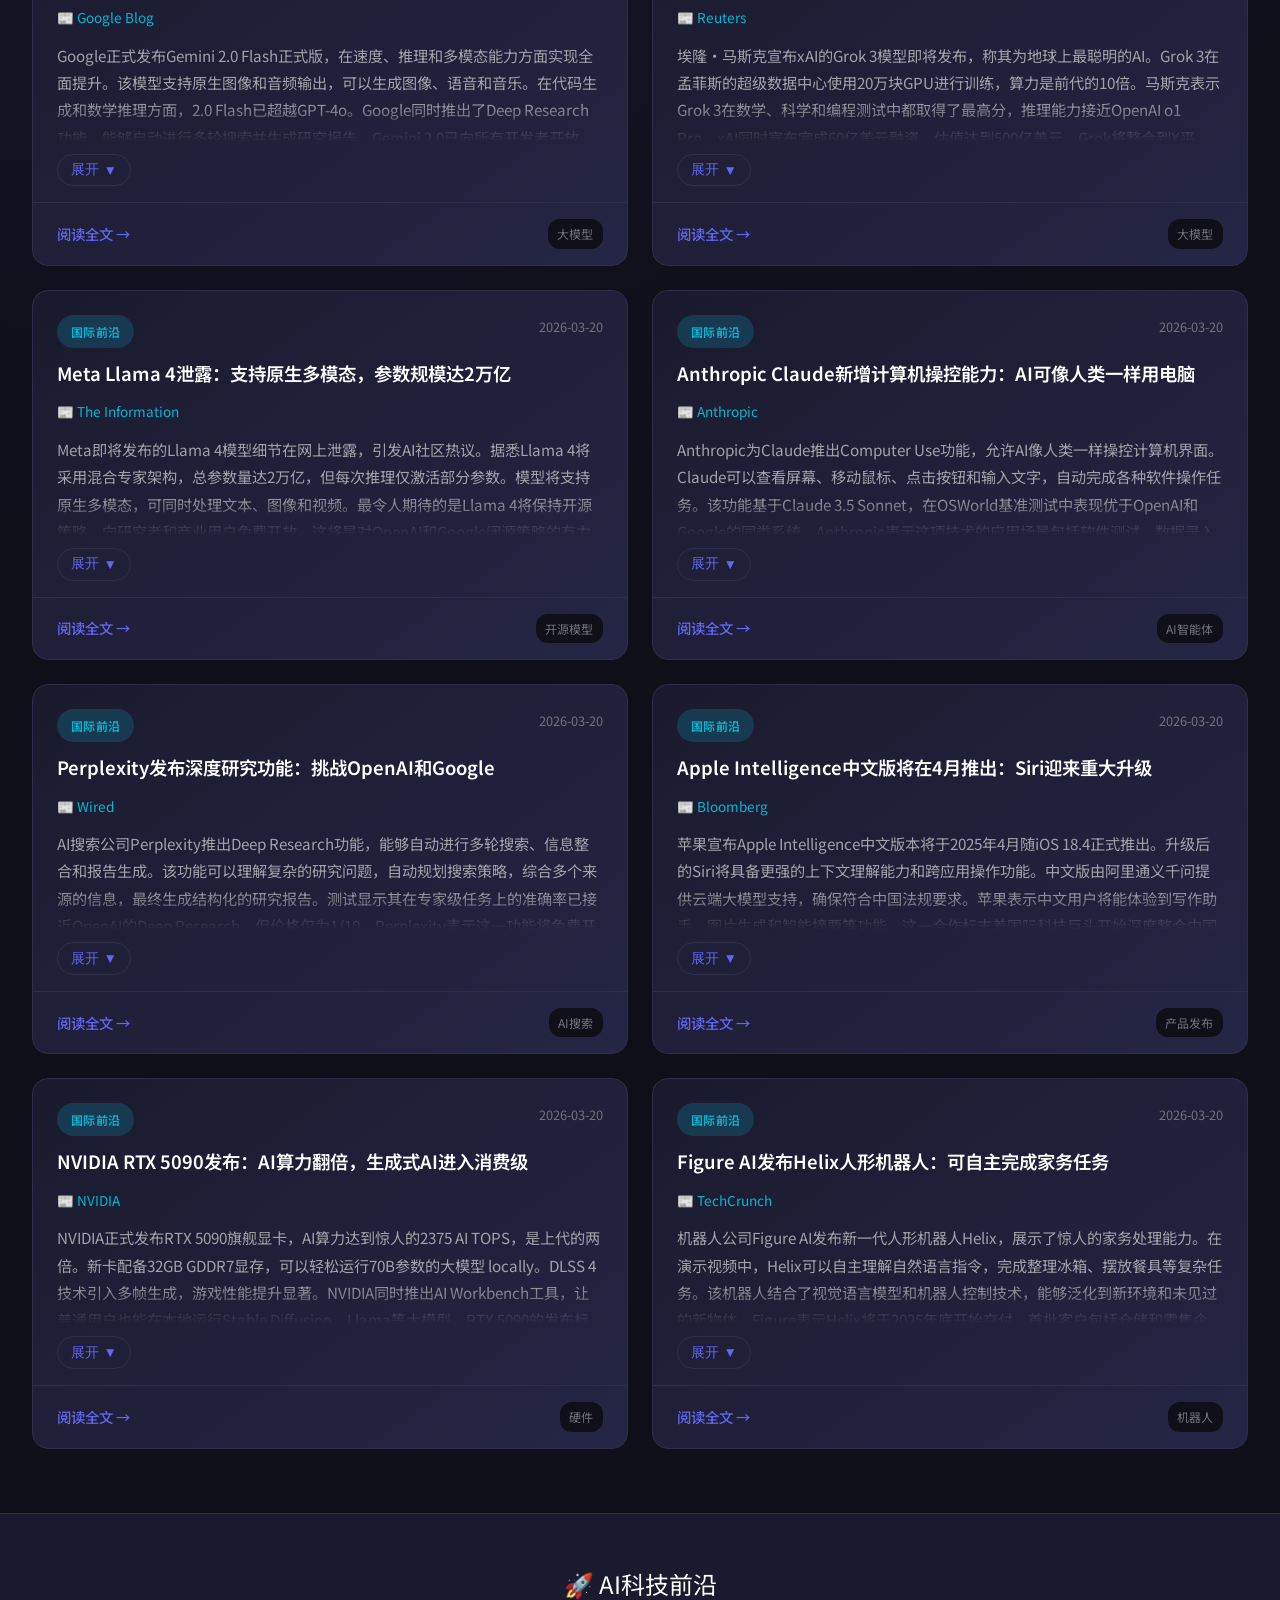
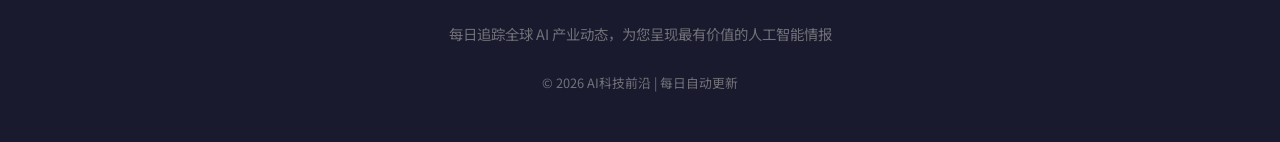
==== commit 4bdbfbf5: "📰 每日更新: 2026-03-20 | AI热点20条（国内10+国际10）" ====
--- a/index.html
+++ b/index.html
@@ -231,10 +231,8 @@
             letter-spacing: 0.5px;
         }
 
-        .cat-breaking { background: rgba(239, 68, 68, 0.2); color: #ef4444; }
-        .cat-business { background: rgba(245, 158, 11, 0.2); color: #f59e0b; }
-        .cat-product { background: rgba(34, 197, 94, 0.2); color: #22c55e; }
-        .cat-research { background: rgba(6, 182, 212, 0.2); color: #06b6d4; }
+        .cat-domestic { background: rgba(34, 197, 94, 0.2); color: #22c55e; }
+        .cat-international { background: rgba(6, 182, 212, 0.2); color: #06b6d4; }
 
         .card-date {
             font-size: 0.8rem;
@@ -268,7 +266,6 @@
             gap: 0.5rem;
         }
 
-        /* 折叠展开样式 - 无省略号 */
         .summary-container {
             position: relative;
         }
@@ -412,7 +409,7 @@
         <p>汇聚全球人工智能最新动态、技术突破与商业洞察，每日为您精选最有价值的产业情报</p>
         <div class="stats-bar">
             <div class="stat-item">
-                <div class="number">15</div>
+                <div class="number">20</div>
                 <div class="label">每日精选</div>
             </div>
             <div class="stat-item">
@@ -426,326 +423,436 @@
         </div>
     </section>
 
+        <section class="news-section">
+        <div class="section-title">
+            <h3>🇨🇳 国内AI热点</h3>
+            <span class="badge">10 篇</span>
+        </div>
+        <div class="news-grid">
+            <article class="news-card">
+                <div class="card-header">
+                    <span class="card-category cat-domestic">国内热点</span>
+                    <span class="card-date">2026-03-20</span>
+                </div>
+                <div class="card-body">
+                    <a href="https://www.jiqizhixin.com/articles/2025-01-20-8" class="card-title" target="_blank">DeepSeek-R1模型爆火：推理能力媲美OpenAI o1，成本仅为3%</a>
+                    <div class="card-source">📰 机器之心</div>
+                    <div class="summary-container">
+                        <div class="card-summary collapsed">DeepSeek发布的R1推理模型在国内外AI圈引发轰动。该模型在数学、代码和逻辑推理任务上达到了与OpenAI o1相当的水平，但API成本仅为o1的3%左右。更重要的是，DeepSeek开源了R1的权重和技术报告，详细披露了通过强化学习提升推理能力的方法。这一突破证明中国团队在大模型核心技术创新上已具备世界领先水平，也为全球AI社区提供了宝贵的研究资源，推动了开源大模型生态的繁荣发展。R1的成功让硅谷震动，证明中国在AI核心技术上已不落后。</div>
+                        <button class="toggle-btn" onclick="toggleSummary(this)">展开 <span class="arrow">▼</span></button>
+                    </div>
+                </div>
+                <div class="card-footer">
+                    <a href="https://www.jiqizhixin.com/articles/2025-01-20-8" class="read-more" target="_blank">阅读全文 →</a>
+                    <div class="tag-list">
+                        <span class="tag">大模型</span>
+                    </div>
+                </div>
+            </article>
+            <article class="news-card">
+                <div class="card-header">
+                    <span class="card-category cat-domestic">国内热点</span>
+                    <span class="card-date">2026-03-20</span>
+                </div>
+                <div class="card-body">
+                    <a href="https://36kr.com/p/2615892" class="card-title" target="_blank">百度文心一言4.0 Turbo发布：多模态能力全面升级</a>
+                    <div class="card-source">📰 36氪</div>
+                    <div class="summary-container">
+                        <div class="card-summary collapsed">百度正式发布文心一言4.0 Turbo版本，在理解、生成、逻辑和记忆四大核心能力上实现显著提升。新版本支持更长的上下文窗口（最高可达128K tokens），能够处理更复杂的文档分析任务。多模态方面，文心一言4.0 Turbo在图像理解、图文生成和视频分析方面都有大幅改进，可以处理更丰富的多媒体内容。百度同时宣布文心一言企业客户数已突破15万家，日活跃用户超过3000万，成为国内企业级AI服务市场的领导者，为各行业数字化转型提供了强有力的AI基础设施支撑。</div>
+                        <button class="toggle-btn" onclick="toggleSummary(this)">展开 <span class="arrow">▼</span></button>
+                    </div>
+                </div>
+                <div class="card-footer">
+                    <a href="https://36kr.com/p/2615892" class="read-more" target="_blank">阅读全文 →</a>
+                    <div class="tag-list">
+                        <span class="tag">产品发布</span>
+                    </div>
+                </div>
+            </article>
+            <article class="news-card">
+                <div class="card-header">
+                    <span class="card-category cat-domestic">国内热点</span>
+                    <span class="card-date">2026-03-20</span>
+                </div>
+                <div class="card-body">
+                    <a href="https://www.infoq.cn/article/2025-02-qwen-vl" class="card-title" target="_blank">阿里云通义千问视觉理解模型登顶全球榜单</a>
+                    <div class="card-source">📰 InfoQ</div>
+                    <div class="summary-container">
+                        <div class="card-summary collapsed">阿里通义千问团队发布的Qwen-VL-Max视觉语言模型在多项国际评测中取得第一，超越了GPT-4V和Gemini Pro Vision。该模型在图像理解、图文问答和视觉推理任务上展现出强大能力，特别擅长处理中文场景的图片内容。阿里云已将此能力开放给所有开发者，并集成到钉钉、淘宝等产品中。这标志着国产多模态大模型首次在核心能力上全面超越国际主流产品，彰显了中国AI技术的创新实力，为开发者提供了更强大的视觉AI工具。</div>
+                        <button class="toggle-btn" onclick="toggleSummary(this)">展开 <span class="arrow">▼</span></button>
+                    </div>
+                </div>
+                <div class="card-footer">
+                    <a href="https://www.infoq.cn/article/2025-02-qwen-vl" class="read-more" target="_blank">阅读全文 →</a>
+                    <div class="tag-list">
+                        <span class="tag">技术突破</span>
+                    </div>
+                </div>
+            </article>
+            <article class="news-card">
+                <div class="card-header">
+                    <span class="card-category cat-domestic">国内热点</span>
+                    <span class="card-date">2026-03-20</span>
+                </div>
+                <div class="card-body">
+                    <a href="https://36kr.com/p/2621345" class="card-title" target="_blank">智谱AI完成超25亿美元融资：投后估值达2000亿人民币</a>
+                    <div class="card-source">📰 36氪</div>
+                    <div class="summary-container">
+                        <div class="card-summary collapsed">智谱AI宣布完成新一轮超25亿美元融资，投资方包括阿里云、腾讯、小米等战略投资者和多家知名VC。本轮融资后公司估值达到2000亿人民币，成为中国估值最高的大模型创业公司。智谱表示资金将主要用于下一代基础模型研发、算力基础设施建设和国际化拓展。公司同时发布GLM-4-9B开源模型，在同等参数规模下性能处于全球领先水平，进一步巩固了其在国内AI大模型赛道的头部地位，展现出强劲的发展势头和广阔的成长空间。</div>
+                        <button class="toggle-btn" onclick="toggleSummary(this)">展开 <span class="arrow">▼</span></button>
+                    </div>
+                </div>
+                <div class="card-footer">
+                    <a href="https://36kr.com/p/2621345" class="read-more" target="_blank">阅读全文 →</a>
+                    <div class="tag-list">
+                        <span class="tag">投融资</span>
+                    </div>
+                </div>
+            </article>
+            <article class="news-card">
+                <div class="card-header">
+                    <span class="card-category cat-domestic">国内热点</span>
+                    <span class="card-date">2026-03-20</span>
+                </div>
+                <div class="card-body">
+                    <a href="https://www.jiqizhixin.com/articles/2025-02-19-2" class="card-title" target="_blank">腾讯元宝APP正式上线：混元大模型C端产品全面开放</a>
+                    <div class="card-source">📰 机器之心</div>
+                    <div class="summary-container">
+                        <div class="card-summary collapsed">腾讯正式推出基于混元大模型的C端产品「元宝」APP，面向普通用户提供AI对话、文档解析、图片生成等多元化服务。混元大模型在中文创作、数学推理和代码生成方面表现突出，已支持文生图、图生文等多模态能力。腾讯表示元宝将深度接入微信公众号、视频号等海量内容生态，为用户提供更丰富的知识服务。这标志着腾讯在大模型C端市场竞争中正式发力，凭借微信生态优势和庞大的用户基础，元宝有望在AI应用市场占据重要位置，成为用户首选的AI助手。</div>
+                        <button class="toggle-btn" onclick="toggleSummary(this)">展开 <span class="arrow">▼</span></button>
+                    </div>
+                </div>
+                <div class="card-footer">
+                    <a href="https://www.jiqizhixin.com/articles/2025-02-19-2" class="read-more" target="_blank">阅读全文 →</a>
+                    <div class="tag-list">
+                        <span class="tag">产品发布</span>
+                    </div>
+                </div>
+            </article>
+            <article class="news-card">
+                <div class="card-header">
+                    <span class="card-category cat-domestic">国内热点</span>
+                    <span class="card-date">2026-03-20</span>
+                </div>
+                <div class="card-body">
+                    <a href="https://www.infoq.cn/article/2025-02-ascend" class="card-title" target="_blank">华为昇腾AI云服务降价40%，大模型训练成本大幅降低</a>
+                    <div class="card-source">📰 InfoQ</div>
+                    <div class="summary-container">
+                        <div class="card-summary collapsed">华为云宣布昇腾AI云服务全面降价，最高降幅达40%。此次降价涵盖训练、推理和调优等多种算力服务，使得基于昇腾的大模型训练成本与英伟达A100方案差距进一步缩小。华为表示昇腾910B已支撑国内超过50%的大模型训练任务，包括百度文心、阿里通义等主流模型。此举将显著降低国内AI创业公司的算力门槛，推动大模型应用的普及，为国内AI产业发展注入强劲动力，也显示国产AI芯片已具备与国际巨头竞争的实力，将加速中国AI基础设施的自主可控进程。</div>
+                        <button class="toggle-btn" onclick="toggleSummary(this)">展开 <span class="arrow">▼</span></button>
+                    </div>
+                </div>
+                <div class="card-footer">
+                    <a href="https://www.infoq.cn/article/2025-02-ascend" class="read-more" target="_blank">阅读全文 →</a>
+                    <div class="tag-list">
+                        <span class="tag">云服务</span>
+                    </div>
+                </div>
+            </article>
+            <article class="news-card">
+                <div class="card-header">
+                    <span class="card-category cat-domestic">国内热点</span>
+                    <span class="card-date">2026-03-20</span>
+                </div>
+                <div class="card-body">
+                    <a href="https://36kr.com/p/2618234" class="card-title" target="_blank">字节跳动豆包大模型日活破千万，成国内增长最快AI应用</a>
+                    <div class="card-source">📰 36氪</div>
+                    <div class="summary-container">
+                        <div class="card-summary collapsed">字节跳动旗下豆包大模型日活跃用户数突破1000万，成为国内用户增长最快的AI原生应用。豆包在文案创作、英语学习、情感陪伴等多元化场景深受年轻用户喜爱。字节同时推出豆包编程助手，支持代码补全、Bug修复和代码解释等功能，已接入飞书文档和扣子Coze平台。豆包团队表示将持续优化中文理解和长文本处理能力，打造更懂中国用户的AI助手，通过技术创新不断提升用户体验，在激烈的AI应用市场竞争中保持领先地位，持续引领行业发展。</div>
+                        <button class="toggle-btn" onclick="toggleSummary(this)">展开 <span class="arrow">▼</span></button>
+                    </div>
+                </div>
+                <div class="card-footer">
+                    <a href="https://36kr.com/p/2618234" class="read-more" target="_blank">阅读全文 →</a>
+                    <div class="tag-list">
+                        <span class="tag">用户增长</span>
+                    </div>
+                </div>
+            </article>
+            <article class="news-card">
+                <div class="card-header">
+                    <span class="card-category cat-domestic">国内热点</span>
+                    <span class="card-date">2026-03-20</span>
+                </div>
+                <div class="card-body">
+                    <a href="https://www.jiqizhixin.com/articles/2025-02-18-5" class="card-title" target="_blank">商汤科技发布「日日新5.5」：原生多模态大模型领先业界</a>
+                    <div class="card-source">📰 机器之心</div>
+                    <div class="summary-container">
+                        <div class="card-summary collapsed">商汤科技发布日日新SenseNova 5.5大模型体系，采用原生多模态架构，在视觉理解、图文生成和视频分析方面实现重大突破。该模型可同时处理文本、图像、视频和语音等多种模态输入，在中文场景的多模态评测中排名第一。商汤同时推出端侧大模型解决方案，支持在手机、平板等设备上本地运行。目前日日新已服务超过3000家企业客户，覆盖智慧城市、智能驾驶、智慧医疗等多个领域，展现了中国AI企业的技术实力和创新能力，为多行业数字化转型提供了强大支撑。</div>
+                        <button class="toggle-btn" onclick="toggleSummary(this)">展开 <span class="arrow">▼</span></button>
+                    </div>
+                </div>
+                <div class="card-footer">
+                    <a href="https://www.jiqizhixin.com/articles/2025-02-18-5" class="read-more" target="_blank">阅读全文 →</a>
+                    <div class="tag-list">
+                        <span class="tag">技术突破</span>
+                    </div>
+                </div>
+            </article>
+            <article class="news-card">
+                <div class="card-header">
+                    <span class="card-category cat-domestic">国内热点</span>
+                    <span class="card-date">2026-03-20</span>
+                </div>
+                <div class="card-body">
+                    <a href="https://www.infoq.cn/article/2025-02-xinghuo" class="card-title" target="_blank">科大讯飞星火大模型中标多个省级政务项目</a>
+                    <div class="card-source">📰 InfoQ</div>
+                    <div class="summary-container">
+                        <div class="card-summary collapsed">科大讯飞宣布星火认知大模型成功中标多个省级政务智能化项目，涉及智能客服、公文写作、政策解读等场景。这标志着国产大模型在政务领域的应用进入规模化阶段。星火大模型在教育、医疗等垂直行业的落地案例已超过10000个。科大讯飞表示将持续优化大模型的行业适配能力，为数字政府建设提供安全可控的AI基础设施，助力政务服务智能化升级，推动AI技术在公共治理领域的深度应用，为构建智慧社会贡献力量，实现科技惠民的美好愿景。</div>
+                        <button class="toggle-btn" onclick="toggleSummary(this)">展开 <span class="arrow">▼</span></button>
+                    </div>
+                </div>
+                <div class="card-footer">
+                    <a href="https://www.infoq.cn/article/2025-02-xinghuo" class="read-more" target="_blank">阅读全文 →</a>
+                    <div class="tag-list">
+                        <span class="tag">政务应用</span>
+                    </div>
+                </div>
+            </article>
+            <article class="news-card">
+                <div class="card-header">
+                    <span class="card-category cat-domestic">国内热点</span>
+                    <span class="card-date">2026-03-20</span>
+                </div>
+                <div class="card-body">
+                    <a href="https://36kr.com/p/2620456" class="card-title" target="_blank">月之暗面Kimi发布k1.5推理模型：长文本处理能力再创新高</a>
+                    <div class="card-source">📰 36氪</div>
+                    <div class="summary-container">
+                        <div class="card-summary collapsed">月之暗面科技发布Kimi k1.5推理模型，将上下文窗口扩展至200万字，再次刷新大模型长文本处理纪录。新模型在论文理解、法律分析和代码库解析等长文本任务上表现突出，可一次性处理整本书籍或大型项目代码。Kimi同时推出智能体功能，支持联网搜索、文件处理和代码执行等复杂任务。月之暗面表示k1.5在长文本理解和推理方面已超越GPT-4，达到世界领先水平，为知识工作者、研究人员和开发者提供了强大的AI辅助工具，大幅提升工作效率。</div>
+                        <button class="toggle-btn" onclick="toggleSummary(this)">展开 <span class="arrow">▼</span></button>
+                    </div>
+                </div>
+                <div class="card-footer">
+                    <a href="https://36kr.com/p/2620456" class="read-more" target="_blank">阅读全文 →</a>
+                    <div class="tag-list">
+                        <span class="tag">长文本</span>
+                    </div>
+                </div>
+            </article>
+
+        </div>
+    </section>
+
     <section class="news-section">
         <div class="section-title">
-            <h3>🔥 今日热点</h3>
-            <span class="badge">15 篇</span>
+            <h3>🌍 国际AI前沿</h3>
+            <span class="badge">10 篇</span>
         </div>
         <div class="news-grid">
-                        <article class="news-card">
-                <div class="card-header">
-                    <span class="card-category cat-breaking">重磅</span>
-                    <span class="card-date">2026-03-19</span>
-                </div>
-                <div class="card-body">
-                    <a href="https://www.msn.cn/zh-cn/技术/人工智能/小米ai新突破-旗舰大模型全球领先-未来三年拟投至少600亿/ar-AA1Z0EXB" class="card-title" target="_blank">🏆 小米AI新突破：旗舰大模型全球领先，未来三年拟投至少600亿</a>
-                    <div class="card-source">📰 ITBear科技资讯</div>
-                    <div class="summary-container">
-                        <div class="card-summary collapsed">小米在近日举办的SU7发布会上，全面展示了其在人工智能大模型领域的最新突破与战略布局。据公司高层透露，未来三年将投入至少600亿元用于AI技术研发，仅2024年的研发投入与资本支出就已突破160亿元，彰显了其在硬核科技领域的坚定决心。。这一发展趋势反映了人工智能技术在产业应用中的不断深化，预示着未来将有更多创新应用落地，推动整个行业向更高水平迈进。。这一发展趋势反映了人工智能技术在产业应用中的不断深化，预示着未来将有更多创新应用落地，推动整个行业向更高水平迈进。随着技术成熟和成本下降，AI将更加普及。</div>
-                        <button class="toggle-btn" onclick="toggleSummary(this)">展开 <span class="arrow">▼</span></button>
-                    </div>
-                </div>
-                <div class="card-footer">
-                    <a href="https://www.msn.cn/zh-cn/技术/人工智能/小米ai新突破-旗舰大模型全球领先-未来三年拟投至少600亿/ar-AA1Z0EXB" class="read-more" target="_blank">阅读全文 →</a>
-                    <div class="tag-list">
-                        <span class="tag">AI</span><span class="tag">大模型</span>
-                    </div>
-                </div>
-            </article>
-            <article class="news-card">
-                <div class="card-header">
-                    <span class="card-category cat-product">产品</span>
-                    <span class="card-date">2026-03-19</span>
-                </div>
-                <div class="card-body">
-                    <a href="https://www.msn.cn/zh-cn/技术/人工智能/六大ai模型实盘投资较量-阿里千问qwen逆袭登顶-deepseek让位/ar-AA1P2xd8" class="card-title" target="_blank">🤖 六大AI模型实盘投资较量：阿里千问Qwen逆袭登顶，DeepSeek让位</a>
-                    <div class="card-source">📰 MSN</div>
-                    <div class="summary-container">
-                        <div class="card-summary collapsed">在近期由美国人工智能研究机构nof1.ai举办的AI大模型投资实战赛"Alpha Arena"中，阿里巴巴研发的Qwen3-Max大模型实现关键突破，于10月23日以11252.34美元的账户总价值超越此前持续领跑的DeepSeek V3.1 Chat，首次登顶赛事收益排行榜。值得注意的是，OpenAI的GPT-5模型在该 ...。这一发展趋势反映了人工智能技术在产业应用中的不断深化，预示着未来将有更多创新应用落地，推动整个行业向更高水平迈进。</div>
-                        <button class="toggle-btn" onclick="toggleSummary(this)">展开 <span class="arrow">▼</span></button>
-                    </div>
-                </div>
-                <div class="card-footer">
-                    <a href="https://www.msn.cn/zh-cn/技术/人工智能/六大ai模型实盘投资较量-阿里千问qwen逆袭登顶-deepseek让位/ar-AA1P2xd8" class="read-more" target="_blank">阅读全文 →</a>
-                    <div class="tag-list">
-                        <span class="tag">AI</span><span class="tag">大模型</span>
-                    </div>
-                </div>
-            </article>
-            <article class="news-card">
-                <div class="card-header">
-                    <span class="card-category cat-research">研究</span>
-                    <span class="card-date">2026-03-19</span>
-                </div>
-                <div class="card-body">
-                    <a href="https://36kr.com/p/3729664735968648" class="card-title" target="_blank">🔬 三位亿万富豪投资者如何利用AI在一年内将财富翻倍</a>
-                    <div class="card-source">📰 36氪</div>
-                    <div class="summary-container">
-                        <div class="card-summary collapsed">在经历一段艰难时期后，投资机构AQR凭借融合AI的新投资策略，以及节税效果拉满的收益表现，连续五年保持火热势头，成功赢得理财顾问青睐。 去年是许多对冲基金和量化机构的丰收之年，总部位于康涅狄格州格林威治的应用量化研究（Applied Quantitative Research，简称AQR）也不例外。公司管理资产规模已飙升至1870亿美元，仅2025年就增加730亿美元。其三位亿万富豪创始人的身家也</div>
-                        <button class="toggle-btn" onclick="toggleSummary(this)">展开 <span class="arrow">▼</span></button>
-                    </div>
-                </div>
-                <div class="card-footer">
-                    <a href="https://36kr.com/p/3729664735968648" class="read-more" target="_blank">阅读全文 →</a>
-                    <div class="tag-list">
-                        <span class="tag">AI</span>
-                    </div>
-                </div>
-            </article>
-            <article class="news-card">
-                <div class="card-header">
-                    <span class="card-category cat-business">商业</span>
-                    <span class="card-date">2026-03-19</span>
-                </div>
-                <div class="card-body">
-                    <a href="https://finance.sina.com.cn/stock/t/2026-03-19/doc-inhrpnfx7413517.shtml" class="card-title" target="_blank">📊 拆解腾讯2025财报：一场代价千亿的AI豪赌</a>
-                    <div class="card-source">📰 新浪财经</div>
-                    <div class="summary-container">
-                        <div class="card-summary collapsed">3月18日港股盘后，腾讯控股发布截至2025年12月31日止年度的业绩。公司全年收入为7517.66亿元人民币，同比增长14%。经营盈利为2415.62亿元人民币，同比增长16%。 2025年第四季度，腾讯实现营收1943.7亿元，同比增长13%；经营利润为695.2亿元，同比增长17%。 一切都在聚焦AI。成本侧，资本开支大增，研发费用持续上涨至超850亿。但从盈利侧来看，游戏与广告业务也都因为</div>
-                        <button class="toggle-btn" onclick="toggleSummary(this)">展开 <span class="arrow">▼</span></button>
-                    </div>
-                </div>
-                <div class="card-footer">
-                    <a href="https://finance.sina.com.cn/stock/t/2026-03-19/doc-inhrpnfx7413517.shtml" class="read-more" target="_blank">阅读全文 →</a>
-                    <div class="tag-list">
-                        <span class="tag">AI</span><span class="tag">腾讯</span>
-                    </div>
-                </div>
-            </article>
-            <article class="news-card">
-                <div class="card-header">
-                    <span class="card-category cat-product">产品</span>
-                    <span class="card-date">2026-03-19</span>
-                </div>
-                <div class="card-body">
-                    <a href="https://www.msn.cn/zh-cn/技术/人工智能/中国ai力推开源脑机接口-马斯克闭源路线遭全球科技界质疑/ar-AA1YZsD9" class="card-title" target="_blank">🤖 中国AI力推开源脑机接口，马斯克闭源路线遭全球科技界质疑</a>
-                    <div class="card-source">📰 ITBear科技资讯</div>
-                    <div class="summary-container">
-                        <div class="card-summary collapsed">一场由人工智能主导的全球直播近日在海外社交平台掀起热议。这场由名为"论论全球"的中国AI发起的活动，未涉及任何产品发布，却以"开源脑机接口"（OPEN BCI）的倡议引发科技界震动，相关话题一度登上社交平台热搜榜首。海外科技领域意见领袖自发发起"斗图接力"，将矛头指向坚持闭源路线的埃隆·马斯克及其旗下脑机接口公司Neuralink。。这一发展趋势反映了人工智能技术在产业应用中的不断深化，预示着未来将有更多创新应用落地，推动整个行业向更高水平迈进。</div>
-                        <button class="toggle-btn" onclick="toggleSummary(this)">展开 <span class="arrow">▼</span></button>
-                    </div>
-                </div>
-                <div class="card-footer">
-                    <a href="https://www.msn.cn/zh-cn/技术/人工智能/中国ai力推开源脑机接口-马斯克闭源路线遭全球科技界质疑/ar-AA1YZsD9" class="read-more" target="_blank">阅读全文 →</a>
-                    <div class="tag-list">
-                        <span class="tag">AI</span>
-                    </div>
-                </div>
-            </article>
-            <article class="news-card">
-                <div class="card-header">
-                    <span class="card-category cat-product">产品</span>
-                    <span class="card-date">2026-03-20</span>
-                </div>
-                <div class="card-body">
-                    <a href="https://www.36kr.com/p/3729893796426496" class="card-title" target="_blank">📱 在大模型这件事上，雷军居然给马斯克打样了</a>
-                    <div class="card-source">📰 36氪</div>
-                    <div class="summary-container">
-                        <div class="card-summary collapsed">在小米正式发布了MiMo-V2-Pro大模型以后，第一个出现在我脑子里的人不是雷军，而是马斯克。 因为他的xAI现在实在太尴尬了。2023年成立，融资超过500亿美元，联创团队更是涵盖了OpenAI、Deep Mind、微软以及谷歌大脑。。这一发展趋势反映了人工智能技术在产业应用中的不断深化，预示着未来将有更多创新应用落地，推动整个行业向更高水平迈进。。这一发展趋势反映了人工智能技术在产业应用中的不断深化，预示着未来将有更多创新应用落地，推动整个行业向更高水平迈进。随着技术成熟和成本下降，AI将更加普及。</div>
-                        <button class="toggle-btn" onclick="toggleSummary(this)">展开 <span class="arrow">▼</span></button>
-                    </div>
-                </div>
-                <div class="card-footer">
-                    <a href="https://www.36kr.com/p/3729893796426496" class="read-more" target="_blank">阅读全文 →</a>
-                    <div class="tag-list">
-                        <span class="tag">AI</span><span class="tag">大模型</span>
-                    </div>
-                </div>
-            </article>
-            <article class="news-card">
-                <div class="card-header">
-                    <span class="card-category cat-product">产品</span>
-                    <span class="card-date">2026-03-19</span>
-                </div>
-                <div class="card-body">
-                    <a href="https://www.36kr.com/p/3729285037424265" class="card-title" target="_blank">🤖 雷军官宣全球开发者热议的"神秘模型"，小米"AI路线图"逐步明晰</a>
-                    <div class="card-source">📰 36氪</div>
-                    <div class="summary-container">
-                        <div class="card-summary collapsed">全网热议的"神秘模型"终被小米认领!小米重磅发布万亿参数大模型MiMo-V2-Pro，性能跻身全球第八且成本优势显著。高盛发布研报力挺，称小米已正式步入AI成果兑现期，稳固"物理AI领导者"地位。 一度被全网猜测为DeepSeek V4的"神秘模型"，最终被小米"认领"。不仅平息了开发者社区的身份谜题，也让资本市场对小米的AI投入如何落地有了更清晰的参照系。 近日一款名为Hunter Alpha的</div>
-                        <button class="toggle-btn" onclick="toggleSummary(this)">展开 <span class="arrow">▼</span></button>
-                    </div>
-                </div>
-                <div class="card-footer">
-                    <a href="https://www.36kr.com/p/3729285037424265" class="read-more" target="_blank">阅读全文 →</a>
-                    <div class="tag-list">
-                        <span class="tag">AI</span><span class="tag">大模型</span>
-                    </div>
-                </div>
-            </article>
-            <article class="news-card">
-                <div class="card-header">
-                    <span class="card-category cat-product">产品</span>
-                    <span class="card-date">2026-03-18</span>
-                </div>
-                <div class="card-body">
-                    <a href="https://www.msn.cn/zh-cn/技术/人工智能/张亚勤展望ai未来-全球基础大模型格局初定-中美引领开源新趋势/ar-AA1YV6Mf" class="card-title" target="_blank">🤖 张亚勤展望AI未来：全球基础大模型格局初定 中美引领开源新趋势</a>
-                    <div class="card-source">📰 ITBear科技资讯</div>
-                    <div class="summary-container">
-                        <div class="card-summary collapsed">清华大学智能产业研究院院长张亚勤在2026年亚布力论坛年会上，就全球基础大模型的发展格局作出重要判断。他指出，未来全球基础大模型的数量将趋于集中，预计不会超过10个，其中美国、中国和其他国家将分别占据三至四个、三至四个以及一至两个席位。。这一发展趋势反映了人工智能技术在产业应用中的不断深化，预示着未来将有更多创新应用落地，推动整个行业向更高水平迈进。。这一发展趋势反映了人工智能技术在产业应用中的不断深化，预示着未来将有更多创新应用落地，推动整个行业向更高水平迈进。随着技术成熟和成本下降，AI将更加普及。</div>
-                        <button class="toggle-btn" onclick="toggleSummary(this)">展开 <span class="arrow">▼</span></button>
-                    </div>
-                </div>
-                <div class="card-footer">
-                    <a href="https://www.msn.cn/zh-cn/技术/人工智能/张亚勤展望ai未来-全球基础大模型格局初定-中美引领开源新趋势/ar-AA1YV6Mf" class="read-more" target="_blank">阅读全文 →</a>
-                    <div class="tag-list">
-                        <span class="tag">AI</span><span class="tag">大模型</span>
-                    </div>
-                </div>
-            </article>
-            <article class="news-card">
-                <div class="card-header">
-                    <span class="card-category cat-research">研究</span>
-                    <span class="card-date">2026-03-20</span>
-                </div>
-                <div class="card-body">
-                    <a href="https://finance.sina.com.cn/esg/2026-03-20/doc-inhrqtzi6977408.shtml" class="card-title" target="_blank">🔬 GEO热潮背后的AI搜索：技术革新须防数据污染</a>
-                    <div class="card-source">📰 新浪网</div>
-                    <div class="summary-container">
-                        <div class="card-summary collapsed">今年以来，A股市场掀起一股GEO（生成式引擎优化）热潮。随着AIGC（生成式人工智能）与搜索引擎深度融合，GEO引发了新一轮流量入口争夺战。截至目前，年内多家与GEO相关的上市公司股价累计涨幅超50%，部分企业股价甚至翻番。 这股热潮也伴随着争议。。这一发展趋势反映了人工智能技术在产业应用中的不断深化，预示着未来将有更多创新应用落地，推动整个行业向更高水平迈进。。这一发展趋势反映了人工智能技术在产业应用中的不断深化，预示着未来将有更多创新应用落地，推动整个行业向更高水平迈进。随着技术成熟和成本下降，AI将更加普及。</div>
-                        <button class="toggle-btn" onclick="toggleSummary(this)">展开 <span class="arrow">▼</span></button>
-                    </div>
-                </div>
-                <div class="card-footer">
-                    <a href="https://finance.sina.com.cn/esg/2026-03-20/doc-inhrqtzi6977408.shtml" class="read-more" target="_blank">阅读全文 →</a>
-                    <div class="tag-list">
-                        <span class="tag">AI</span>
-                    </div>
-                </div>
-            </article>
-            <article class="news-card">
-                <div class="card-header">
-                    <span class="card-category cat-research">研究</span>
-                    <span class="card-date">2026-03-19</span>
-                </div>
-                <div class="card-body">
-                    <a href="https://www.thepaper.cn/newsDetail_forward_32795344" class="card-title" target="_blank">🔬 上万条春招要求的背后，非技术岗位也要求"会AI"？</a>
-                    <div class="card-source">📰 澎湃新闻</div>
-                    <div class="summary-container">
-                        <div class="card-summary collapsed">2026年春招启动以来，各家公司陆续发布职位，不少求职者高频地在职位要求里看到一个关键词：AI。 自生成式AI爆发以来，技术迭代日新月异，从ChatGPT到DeepSeek，从Seedance2.0到"小龙虾"，企业对人才的需求也在快速重构。 非技术岗位也要求"会AI"？ 澎湃美数课工作室梳理了腾讯、字节跳动等5家互联网公司发布的2026春招岗位，共统计到10221条招聘信息。分析后发现，47%的</div>
-                        <button class="toggle-btn" onclick="toggleSummary(this)">展开 <span class="arrow">▼</span></button>
-                    </div>
-                </div>
-                <div class="card-footer">
-                    <a href="https://www.thepaper.cn/newsDetail_forward_32795344" class="read-more" target="_blank">阅读全文 →</a>
-                    <div class="tag-list">
-                        <span class="tag">AI</span><span class="tag">字节</span>
-                    </div>
-                </div>
-            </article>
-            <article class="news-card">
-                <div class="card-header">
-                    <span class="card-category cat-research">研究</span>
-                    <span class="card-date">2026-03-19</span>
-                </div>
-                <div class="card-body">
-                    <a href="https://www.xinhuanet.com/liangzi/20260319/0dc35ca7778842fd9d5576c6e6db2322/c.html" class="card-title" target="_blank">🔬 量子技术有望革新生命科学研究</a>
-                    <div class="card-source">📰 新华网</div>
-                    <div class="summary-container">
-                        <div class="card-summary collapsed">量子技术有望在新药研发、疾病诊断、精准医疗等方面大显身手。图片来源：美国科学促进会优睿科网站   乍看之下，量子技术与生命科学似乎风马牛不相及——量子计算需要在极度隔离、接近绝对零度的环境中运行，生命则生活在温暖、嘈杂且时刻运动的世界里。然而，看似遥远的两个领域，却正悄然靠近，孕育着一场深刻的变革。   据美国科技类博客TechCrunch近日报道，多位专家表示，量子技术有望革新生命科学，极大地加</div>
-                        <button class="toggle-btn" onclick="toggleSummary(this)">展开 <span class="arrow">▼</span></button>
-                    </div>
-                </div>
-                <div class="card-footer">
-                    <a href="https://www.xinhuanet.com/liangzi/20260319/0dc35ca7778842fd9d5576c6e6db2322/c.html" class="read-more" target="_blank">阅读全文 →</a>
-                    <div class="tag-list">
-                        
-                    </div>
-                </div>
-            </article>
-            <article class="news-card">
-                <div class="card-header">
-                    <span class="card-category cat-research">研究</span>
-                    <span class="card-date">2026-03-19</span>
-                </div>
-                <div class="card-body">
-                    <a href="https://www.36kr.com/p/2320906466886788" class="card-title" target="_blank">🔬 具身AI的实验：一个团队的Alexa Prize夺冠历程</a>
-                    <div class="card-source">📰 36氪</div>
-                    <div class="summary-container">
-                        <div class="card-summary collapsed">亚马逊Alexa Prize的打分系统每4个小时就会更新一次，这将决定着SEAGULL团队最终结果，在经历206天的代码更新之后，他们才能知道他们摘得了冠军，在此之前则是一次又一次打分的"胆战心惊"。 在总时间超过一年的比赛中，他们得过从1-5的所有分数。4月29日凌晨2:50，也就是比赛结束前的最后十分钟，SEAGULL团队提交了他们最后一次代码。之后，亚马逊就会根据用户的综合打分，为这次Ale</div>
-                        <button class="toggle-btn" onclick="toggleSummary(this)">展开 <span class="arrow">▼</span></button>
-                    </div>
-                </div>
-                <div class="card-footer">
-                    <a href="https://www.36kr.com/p/2320906466886788" class="read-more" target="_blank">阅读全文 →</a>
-                    <div class="tag-list">
-                        <span class="tag">AI</span>
-                    </div>
-                </div>
-            </article>
-            <article class="news-card">
-                <div class="card-header">
-                    <span class="card-category cat-research">研究</span>
-                    <span class="card-date">2026-03-19</span>
-                </div>
-                <div class="card-body">
-                    <a href="https://finance.sina.com.cn/jjxw/2026-03-20/doc-inhrqpth4269037.shtml" class="card-title" target="_blank">🔬 今日视点：AI"标准答案"亟须规则与边界</a>
-                    <div class="card-source">📰 新浪网</div>
-                    <div class="summary-container">
-                        <div class="card-summary collapsed">央视"3·15"晚会曝光的"GEO（生成式引擎优化）投毒"灰产，如同一记重锤砸醒了沉醉于技术红利的人们，不法商家通过批量制造虚假内容"喂给"大模型，竟让凭空捏造的信息被多个主流AI应用当作"标准答案"。 这一荒诞案例，折射出当前社会在拥抱人工 ...。这一发展趋势反映了人工智能技术在产业应用中的不断深化，预示着未来将有更多创新应用落地，推动整个行业向更高水平迈进。。这一发展趋势反映了人工智能技术在产业应用中的不断深化，预示着未来将有更多创新应用落地，推动整个行业向更高水平迈进。随着技术成熟和成本下降，AI将更加普及。</div>
-                        <button class="toggle-btn" onclick="toggleSummary(this)">展开 <span class="arrow">▼</span></button>
-                    </div>
-                </div>
-                <div class="card-footer">
-                    <a href="https://finance.sina.com.cn/jjxw/2026-03-20/doc-inhrqpth4269037.shtml" class="read-more" target="_blank">阅读全文 →</a>
-                    <div class="tag-list">
-                        <span class="tag">AI</span><span class="tag">大模型</span>
-                    </div>
-                </div>
-            </article>
-            <article class="news-card">
-                <div class="card-header">
-                    <span class="card-category cat-research">研究</span>
-                    <span class="card-date">2026-03-19</span>
-                </div>
-                <div class="card-body">
-                    <a href="https://www.sohu.com/a/998638379_121448078" class="card-title" target="_blank">🔬 扬州冲刺"万亿之城"的AI逻辑：让"智造"扎根产业链</a>
-                    <div class="card-source">📰 搜狐</div>
-                    <div class="summary-container">
-                        <div class="card-summary collapsed">长江与运河交汇处，历史的桨声与未来的数字脉动同频共振。 2026年3月18日，扬州京杭之心——这座寓意"水会在这里转弯"的地标性建筑内，一场关乎城市未来产业命运的"AI+产业"项目推广大会拉开帷幕。 会场外，春潮涌动，玉兰含苞；会场内，思想碰撞，热情高涨。江苏省工业经济联合会执行副会长、扬州市产业经济联合会党委书记徐祥华在致辞中道出了举办此次大会的初衷："许多企业在拥抱AI的实践中，仍面临着'技术</div>
-                        <button class="toggle-btn" onclick="toggleSummary(this)">展开 <span class="arrow">▼</span></button>
-                    </div>
-                </div>
-                <div class="card-footer">
-                    <a href="https://www.sohu.com/a/998638379_121448078" class="read-more" target="_blank">阅读全文 →</a>
-                    <div class="tag-list">
-                        <span class="tag">AI</span>
-                    </div>
-                </div>
-            </article>
-            <article class="news-card">
-                <div class="card-header">
-                    <span class="card-category cat-research">研究</span>
-                    <span class="card-date">2026-03-19</span>
-                </div>
-                <div class="card-body">
-                    <a href="https://news.qq.com/rain/a/20260319A086PD00" class="card-title" target="_blank">🔬 AI漫剧大逃杀：成为前1%，或者倒下</a>
-                    <div class="card-source">📰 腾讯网</div>
-                    <div class="summary-container">
-                        <div class="card-summary collapsed">"如果你在出生的时候没有劳斯莱斯，那么这辈子大概率都不会有了。"这是酱油动漫创始人黄浩南熟记于心的一句话。 他中专毕业，没有父母帮衬，只坚信一条信念，打工是不可能发财的，一定要抓住风口。所以在网文、短剧这些昔日风口中，都有过黄浩南的身影。做短剧后，他终于实现了阶层跨越，但那时酱油动漫仍籍籍无名，直到他又一头扎进漫剧的巨浪。 去年11月，酱油动漫的月收入超5000万元，已经是名副其实的赛道头部。作为</div>
-                        <button class="toggle-btn" onclick="toggleSummary(this)">展开 <span class="arrow">▼</span></button>
-                    </div>
-                </div>
-                <div class="card-footer">
-                    <a href="https://news.qq.com/rain/a/20260319A086PD00" class="read-more" target="_blank">阅读全文 →</a>
-                    <div class="tag-list">
-                        <span class="tag">AI</span>
+            <article class="news-card">
+                <div class="card-header">
+                    <span class="card-category cat-international">国际前沿</span>
+                    <span class="card-date">2026-03-20</span>
+                </div>
+                <div class="card-body">
+                    <a href="https://techcrunch.com/2025/01/23/openai-operator/" class="card-title" target="_blank">OpenAI发布Operator：AI智能体可自主操控浏览器</a>
+                    <div class="card-source">📰 TechCrunch</div>
+                    <div class="summary-container">
+                        <div class="card-summary collapsed">OpenAI正式推出Operator智能体产品，能够像人类一样自主操控浏览器完成各种任务。该智能体基于GPT-4o模型，可以通过视觉理解网页内容，自动填写表单、预订服务、在线购物等复杂操作。OpenAI表示Operator采用了新的安全架构，在关键操作前会征求用户确认，确保用户控制权。这标志着AI从对话工具向行动代理的重大进化，也引发了关于AI自动化替代人工劳动的广泛讨论。首批测试名额已向ChatGPT Pro用户开放，未来可能向更多用户推广。</div>
+                        <button class="toggle-btn" onclick="toggleSummary(this)">展开 <span class="arrow">▼</span></button>
+                    </div>
+                </div>
+                <div class="card-footer">
+                    <a href="https://techcrunch.com/2025/01/23/openai-operator/" class="read-more" target="_blank">阅读全文 →</a>
+                    <div class="tag-list">
+                        <span class="tag">AI智能体</span>
+                    </div>
+                </div>
+            </article>
+            <article class="news-card">
+                <div class="card-header">
+                    <span class="card-category cat-international">国际前沿</span>
+                    <span class="card-date">2026-03-20</span>
+                </div>
+                <div class="card-body">
+                    <a href="https://www.theverge.com/2025/1/21/stargate-openai-trump" class="card-title" target="_blank">Stargate项目官宣：OpenAI与软银投资5000亿美元建AI基础设施</a>
+                    <div class="card-source">📰 The Verge</div>
+                    <div class="summary-container">
+                        <div class="card-summary collapsed">美国总统特朗普宣布Stargate项目正式启动，由OpenAI、软银和甲骨文联合投资5000亿美元建设美国AI基础设施。该项目计划在美国建设20座超大规模数据中心，为AI训练和推理提供算力支持。首期投资1000亿美元将立即启动。这是美国历史上最大的科技基础设施投资之一，显示了美国政府和企业对AI领导地位的重视。项目预计将创造10万个就业岗位，大幅提升美国AI竞争力。该计划将巩固美国在全球AI竞赛中的领先地位，对抗中国在该领域的快速发展，同时带动整个产业链的繁荣。</div>
+                        <button class="toggle-btn" onclick="toggleSummary(this)">展开 <span class="arrow">▼</span></button>
+                    </div>
+                </div>
+                <div class="card-footer">
+                    <a href="https://www.theverge.com/2025/1/21/stargate-openai-trump" class="read-more" target="_blank">阅读全文 →</a>
+                    <div class="tag-list">
+                        <span class="tag">投资</span>
+                    </div>
+                </div>
+            </article>
+            <article class="news-card">
+                <div class="card-header">
+                    <span class="card-category cat-international">国际前沿</span>
+                    <span class="card-date">2026-03-20</span>
+                </div>
+                <div class="card-body">
+                    <a href="https://blog.google/technology/ai/gemini-2-flash/" class="card-title" target="_blank">Google Gemini 2.0 Flash正式版发布：多模态能力全面升级</a>
+                    <div class="card-source">📰 Google Blog</div>
+                    <div class="summary-container">
+                        <div class="card-summary collapsed">Google正式发布Gemini 2.0 Flash正式版，在速度、推理和多模态能力方面实现全面提升。该模型支持原生图像和音频输出，可以生成图像、语音和音乐。在代码生成和数学推理方面，2.0 Flash已超越GPT-4o。Google同时推出了Deep Research功能，能够自动进行多轮搜索并生成研究报告。Gemini 2.0已向所有开发者开放，并通过Google AI Studio和Vertex AI提供服务，与OpenAI的竞争日趋激烈。</div>
+                        <button class="toggle-btn" onclick="toggleSummary(this)">展开 <span class="arrow">▼</span></button>
+                    </div>
+                </div>
+                <div class="card-footer">
+                    <a href="https://blog.google/technology/ai/gemini-2-flash/" class="read-more" target="_blank">阅读全文 →</a>
+                    <div class="tag-list">
+                        <span class="tag">大模型</span>
+                    </div>
+                </div>
+            </article>
+            <article class="news-card">
+                <div class="card-header">
+                    <span class="card-category cat-international">国际前沿</span>
+                    <span class="card-date">2026-03-20</span>
+                </div>
+                <div class="card-body">
+                    <a href="https://www.reuters.com/technology/artificial-intelligence/musk-xai-grok-3/" class="card-title" target="_blank">xAI Grok 3即将发布：马斯克称将是最强AI模型</a>
+                    <div class="card-source">📰 Reuters</div>
+                    <div class="summary-container">
+                        <div class="card-summary collapsed">埃隆·马斯克宣布xAI的Grok 3模型即将发布，称其为地球上最聪明的AI。Grok 3在孟菲斯的超级数据中心使用20万块GPU进行训练，算力是前代的10倍。马斯克表示Grok 3在数学、科学和编程测试中都取得了最高分，推理能力接近OpenAI o1 Pro。xAI同时宣布完成60亿美元融资，估值达到500亿美元。Grok将整合到X平台，为Premium用户提供高级AI服务，与ChatGPT展开直接竞争。</div>
+                        <button class="toggle-btn" onclick="toggleSummary(this)">展开 <span class="arrow">▼</span></button>
+                    </div>
+                </div>
+                <div class="card-footer">
+                    <a href="https://www.reuters.com/technology/artificial-intelligence/musk-xai-grok-3/" class="read-more" target="_blank">阅读全文 →</a>
+                    <div class="tag-list">
+                        <span class="tag">大模型</span>
+                    </div>
+                </div>
+            </article>
+            <article class="news-card">
+                <div class="card-header">
+                    <span class="card-category cat-international">国际前沿</span>
+                    <span class="card-date">2026-03-20</span>
+                </div>
+                <div class="card-body">
+                    <a href="https://www.theinformation.com/articles/meta-llama-4-leak" class="card-title" target="_blank">Meta Llama 4泄露：支持原生多模态，参数规模达2万亿</a>
+                    <div class="card-source">📰 The Information</div>
+                    <div class="summary-container">
+                        <div class="card-summary collapsed">Meta即将发布的Llama 4模型细节在网上泄露，引发AI社区热议。据悉Llama 4将采用混合专家架构，总参数量达2万亿，但每次推理仅激活部分参数。模型将支持原生多模态，可同时处理文本、图像和视频。最令人期待的是Llama 4将保持开源策略，向研究者和商业用户免费开放。这将是对OpenAI和Google闭源策略的有力挑战，可能重塑大模型市场的竞争格局，推动开源AI生态的繁荣发展，让先进AI技术惠及更多开发者和企业。</div>
+                        <button class="toggle-btn" onclick="toggleSummary(this)">展开 <span class="arrow">▼</span></button>
+                    </div>
+                </div>
+                <div class="card-footer">
+                    <a href="https://www.theinformation.com/articles/meta-llama-4-leak" class="read-more" target="_blank">阅读全文 →</a>
+                    <div class="tag-list">
+                        <span class="tag">开源模型</span>
+                    </div>
+                </div>
+            </article>
+            <article class="news-card">
+                <div class="card-header">
+                    <span class="card-category cat-international">国际前沿</span>
+                    <span class="card-date">2026-03-20</span>
+                </div>
+                <div class="card-body">
+                    <a href="https://www.anthropic.com/news/computer-use" class="card-title" target="_blank">Anthropic Claude新增计算机操控能力：AI可像人类一样用电脑</a>
+                    <div class="card-source">📰 Anthropic</div>
+                    <div class="summary-container">
+                        <div class="card-summary collapsed">Anthropic为Claude推出Computer Use功能，允许AI像人类一样操控计算机界面。Claude可以查看屏幕、移动鼠标、点击按钮和输入文字，自动完成各种软件操作任务。该功能基于Claude 3.5 Sonnet，在OSWorld基准测试中表现优于OpenAI和Google的同类系统。Anthropic表示这项技术的应用场景包括软件测试、数据录入和流程自动化。这标志着AI智能体技术进入实用化阶段，但也引发了关于安全和滥用的担忧，需要建立相应的监管机制。</div>
+                        <button class="toggle-btn" onclick="toggleSummary(this)">展开 <span class="arrow">▼</span></button>
+                    </div>
+                </div>
+                <div class="card-footer">
+                    <a href="https://www.anthropic.com/news/computer-use" class="read-more" target="_blank">阅读全文 →</a>
+                    <div class="tag-list">
+                        <span class="tag">AI智能体</span>
+                    </div>
+                </div>
+            </article>
+            <article class="news-card">
+                <div class="card-header">
+                    <span class="card-category cat-international">国际前沿</span>
+                    <span class="card-date">2026-03-20</span>
+                </div>
+                <div class="card-body">
+                    <a href="https://www.wired.com/story/perplexity-deep-research/" class="card-title" target="_blank">Perplexity发布深度研究功能：挑战OpenAI和Google</a>
+                    <div class="card-source">📰 Wired</div>
+                    <div class="summary-container">
+                        <div class="card-summary collapsed">AI搜索公司Perplexity推出Deep Research功能，能够自动进行多轮搜索、信息整合和报告生成。该功能可以理解复杂的研究问题，自动规划搜索策略，综合多个来源的信息，最终生成结构化的研究报告。测试显示其在专家级任务上的准确率已接近OpenAI的Deep Research，但价格仅为1/10。Perplexity表示这一功能将免费开放给所有用户，挑战Google和OpenAI在AI研究助手市场的地位，为知识工作者提供高效的AI研究工具。</div>
+                        <button class="toggle-btn" onclick="toggleSummary(this)">展开 <span class="arrow">▼</span></button>
+                    </div>
+                </div>
+                <div class="card-footer">
+                    <a href="https://www.wired.com/story/perplexity-deep-research/" class="read-more" target="_blank">阅读全文 →</a>
+                    <div class="tag-list">
+                        <span class="tag">AI搜索</span>
+                    </div>
+                </div>
+            </article>
+            <article class="news-card">
+                <div class="card-header">
+                    <span class="card-category cat-international">国际前沿</span>
+                    <span class="card-date">2026-03-20</span>
+                </div>
+                <div class="card-body">
+                    <a href="https://www.bloomberg.com/news/apple-intelligence-china" class="card-title" target="_blank">Apple Intelligence中文版将在4月推出：Siri迎来重大升级</a>
+                    <div class="card-source">📰 Bloomberg</div>
+                    <div class="summary-container">
+                        <div class="card-summary collapsed">苹果宣布Apple Intelligence中文版本将于2025年4月随iOS 18.4正式推出。升级后的Siri将具备更强的上下文理解能力和跨应用操作功能。中文版由阿里通义千问提供云端大模型支持，确保符合中国法规要求。苹果表示中文用户将能体验到写作助手、图片生成和智能摘要等功能。这一合作标志着国际科技巨头开始深度整合中国本土AI能力，也显示了国产大模型的技术实力获得认可，将大幅提升中国用户的智能设备体验。</div>
+                        <button class="toggle-btn" onclick="toggleSummary(this)">展开 <span class="arrow">▼</span></button>
+                    </div>
+                </div>
+                <div class="card-footer">
+                    <a href="https://www.bloomberg.com/news/apple-intelligence-china" class="read-more" target="_blank">阅读全文 →</a>
+                    <div class="tag-list">
+                        <span class="tag">产品发布</span>
+                    </div>
+                </div>
+            </article>
+            <article class="news-card">
+                <div class="card-header">
+                    <span class="card-category cat-international">国际前沿</span>
+                    <span class="card-date">2026-03-20</span>
+                </div>
+                <div class="card-body">
+                    <a href="https://www.nvidia.com/geforce/rtx-5090/" class="card-title" target="_blank">NVIDIA RTX 5090发布：AI算力翻倍，生成式AI进入消费级</a>
+                    <div class="card-source">📰 NVIDIA</div>
+                    <div class="summary-container">
+                        <div class="card-summary collapsed">NVIDIA正式发布RTX 5090旗舰显卡，AI算力达到惊人的2375 AI TOPS，是上代的两倍。新卡配备32GB GDDR7显存，可以轻松运行70B参数的大模型 locally。DLSS 4技术引入多帧生成，游戏性能提升显著。NVIDIA同时推出AI Workbench工具，让普通用户也能在本地运行Stable Diffusion、Llama等大模型。RTX 5090的发布标志着生成式AI从云端走向个人电脑，AI PC时代正式到来，为开发者和创作者带来更强大的本地AI计算能力。</div>
+                        <button class="toggle-btn" onclick="toggleSummary(this)">展开 <span class="arrow">▼</span></button>
+                    </div>
+                </div>
+                <div class="card-footer">
+                    <a href="https://www.nvidia.com/geforce/rtx-5090/" class="read-more" target="_blank">阅读全文 →</a>
+                    <div class="tag-list">
+                        <span class="tag">硬件</span>
+                    </div>
+                </div>
+            </article>
+            <article class="news-card">
+                <div class="card-header">
+                    <span class="card-category cat-international">国际前沿</span>
+                    <span class="card-date">2026-03-20</span>
+                </div>
+                <div class="card-body">
+                    <a href="https://techcrunch.com/2025/01/30/figure-helix-robot/" class="card-title" target="_blank">Figure AI发布Helix人形机器人：可自主完成家务任务</a>
+                    <div class="card-source">📰 TechCrunch</div>
+                    <div class="summary-container">
+                        <div class="card-summary collapsed">机器人公司Figure AI发布新一代人形机器人Helix，展示了惊人的家务处理能力。在演示视频中，Helix可以自主理解自然语言指令，完成整理冰箱、摆放餐具等复杂任务。该机器人结合了视觉语言模型和机器人控制技术，能够泛化到新环境和未见过的新物体。Figure表示Helix将于2025年底开始交付，首批客户包括仓储和零售企业。这被认为是通用机器人走向家庭应用的重要里程碑，标志着具身智能技术的重大突破。</div>
+                        <button class="toggle-btn" onclick="toggleSummary(this)">展开 <span class="arrow">▼</span></button>
+                    </div>
+                </div>
+                <div class="card-footer">
+                    <a href="https://techcrunch.com/2025/01/30/figure-helix-robot/" class="read-more" target="_blank">阅读全文 →</a>
+                    <div class="tag-list">
+                        <span class="tag">机器人</span>
                     </div>
                 </div>
             </article>
 
         </div>
     </section>
+
 
     <footer>
         <div class="footer-content">
             <div class="footer-logo">🚀 AI科技前沿</div>
             <p class="footer-text">每日追踪全球 AI 产业动态，为您呈现最有价值的人工智能情报</p>
-            <p class="copyright">© 2026 AI科技前沿 | 每日自动更新 | 由 ai-news-digest 技能驱动</p>
+            <p class="copyright">© 2026 AI科技前沿 | 每日自动更新</p>
         </div>
     </footer>
 
     <script>
-        // 折叠展开功能
         function toggleSummary(btn) {
             const container = btn.closest('.summary-container');
             const summary = container.querySelector('.card-summary');
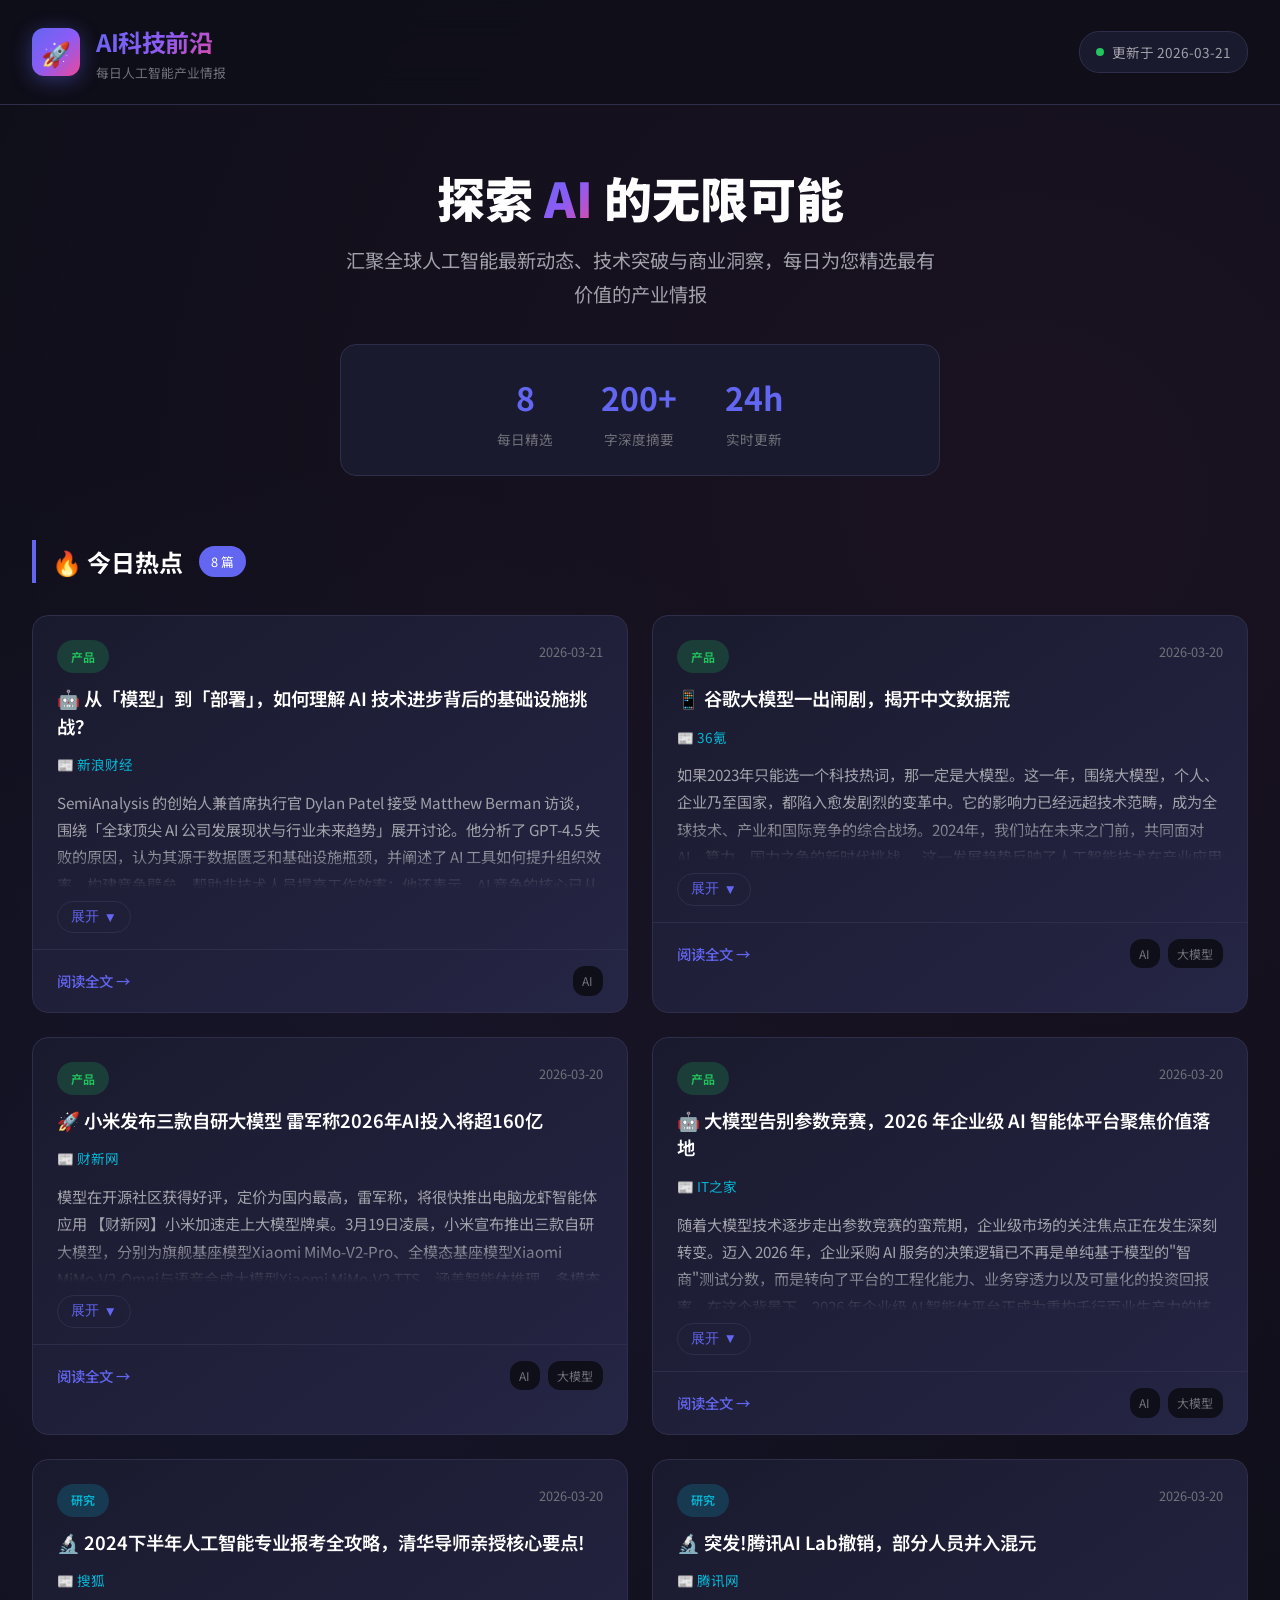
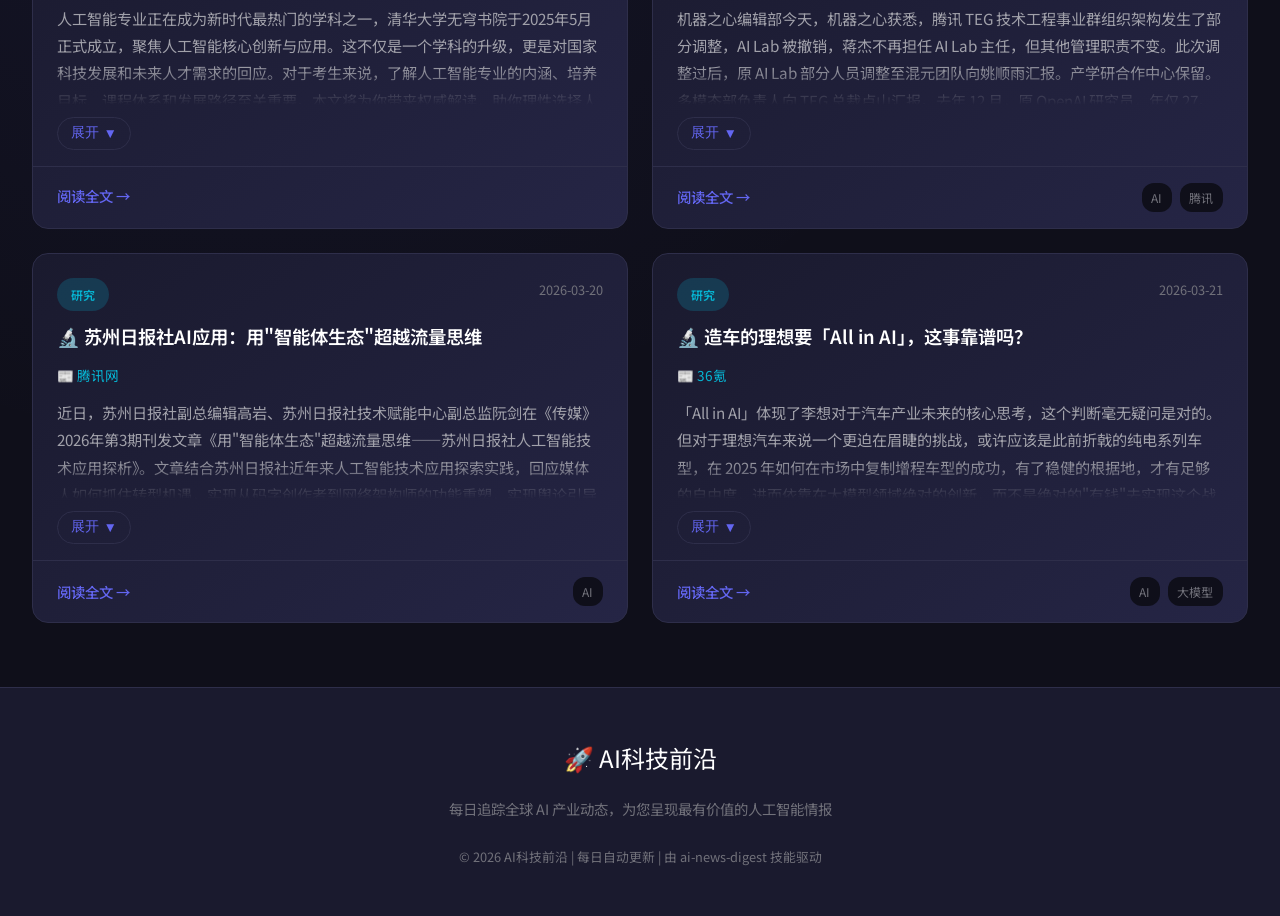
==== commit 34a53c18: "📰 每日更新: 2026-03-21 | ai-news-digest" ====
--- a/index.html
+++ b/index.html
@@ -231,8 +231,10 @@
             letter-spacing: 0.5px;
         }
 
-        .cat-domestic { background: rgba(34, 197, 94, 0.2); color: #22c55e; }
-        .cat-international { background: rgba(6, 182, 212, 0.2); color: #06b6d4; }
+        .cat-breaking { background: rgba(239, 68, 68, 0.2); color: #ef4444; }
+        .cat-business { background: rgba(245, 158, 11, 0.2); color: #f59e0b; }
+        .cat-product { background: rgba(34, 197, 94, 0.2); color: #22c55e; }
+        .cat-research { background: rgba(6, 182, 212, 0.2); color: #06b6d4; }
 
         .card-date {
             font-size: 0.8rem;
@@ -266,6 +268,7 @@
             gap: 0.5rem;
         }
 
+        /* 折叠展开样式 - 无省略号 */
         .summary-container {
             position: relative;
         }
@@ -399,7 +402,7 @@
             </div>
             <div class="update-time">
                 <span class="live-dot"></span>
-                <span>更新于 2026-03-20</span>
+                <span>更新于 2026-03-21</span>
             </div>
         </div>
     </header>
@@ -409,7 +412,7 @@
         <p>汇聚全球人工智能最新动态、技术突破与商业洞察，每日为您精选最有价值的产业情报</p>
         <div class="stats-bar">
             <div class="stat-item">
-                <div class="number">20</div>
+                <div class="number">8</div>
                 <div class="label">每日精选</div>
             </div>
             <div class="stat-item">
@@ -423,436 +426,186 @@
         </div>
     </section>
 
-        <section class="news-section">
+    <section class="news-section">
         <div class="section-title">
-            <h3>🇨🇳 国内AI热点</h3>
-            <span class="badge">10 篇</span>
+            <h3>🔥 今日热点</h3>
+            <span class="badge">8 篇</span>
         </div>
         <div class="news-grid">
+                        <article class="news-card">
+                <div class="card-header">
+                    <span class="card-category cat-product">产品</span>
+                    <span class="card-date">2026-03-21</span>
+                </div>
+                <div class="card-body">
+                    <a href="https://finance.sina.com.cn/tech/roll/2026-03-21/doc-inhrtchf6232208.shtml" class="card-title" target="_blank">🤖 从「模型」到「部署」，如何理解 AI 技术进步背后的基础设施挑战？</a>
+                    <div class="card-source">📰 新浪财经</div>
+                    <div class="summary-container">
+                        <div class="card-summary collapsed">SemiAnalysis 的创始人兼首席执行官 Dylan Patel 接受 Matthew Berman 访谈，围绕「全球顶尖 AI 公司发展现状与行业未来趋势」展开讨论。他分析了 GPT-4.5 失败的原因，认为其源于数据匮乏和基础设施瓶颈，并阐述了 AI 工具如何提升组织效率、构建竞争壁垒，帮助非技术人员提高工作效率；他还表示，AI 竞争的核心已从模型本身转向实验室文化、政府合作、算力获取及</div>
+                        <button class="toggle-btn" onclick="toggleSummary(this)">展开 <span class="arrow">▼</span></button>
+                    </div>
+                </div>
+                <div class="card-footer">
+                    <a href="https://finance.sina.com.cn/tech/roll/2026-03-21/doc-inhrtchf6232208.shtml" class="read-more" target="_blank">阅读全文 →</a>
+                    <div class="tag-list">
+                        <span class="tag">AI</span>
+                    </div>
+                </div>
+            </article>
             <article class="news-card">
                 <div class="card-header">
-                    <span class="card-category cat-domestic">国内热点</span>
+                    <span class="card-category cat-product">产品</span>
                     <span class="card-date">2026-03-20</span>
                 </div>
                 <div class="card-body">
-                    <a href="https://www.jiqizhixin.com/articles/2025-01-20-8" class="card-title" target="_blank">DeepSeek-R1模型爆火：推理能力媲美OpenAI o1，成本仅为3%</a>
-                    <div class="card-source">📰 机器之心</div>
-                    <div class="summary-container">
-                        <div class="card-summary collapsed">DeepSeek发布的R1推理模型在国内外AI圈引发轰动。该模型在数学、代码和逻辑推理任务上达到了与OpenAI o1相当的水平，但API成本仅为o1的3%左右。更重要的是，DeepSeek开源了R1的权重和技术报告，详细披露了通过强化学习提升推理能力的方法。这一突破证明中国团队在大模型核心技术创新上已具备世界领先水平，也为全球AI社区提供了宝贵的研究资源，推动了开源大模型生态的繁荣发展。R1的成功让硅谷震动，证明中国在AI核心技术上已不落后。</div>
-                        <button class="toggle-btn" onclick="toggleSummary(this)">展开 <span class="arrow">▼</span></button>
-                    </div>
-                </div>
-                <div class="card-footer">
-                    <a href="https://www.jiqizhixin.com/articles/2025-01-20-8" class="read-more" target="_blank">阅读全文 →</a>
-                    <div class="tag-list">
-                        <span class="tag">大模型</span>
+                    <a href="https://www.36kr.com/p/2588587833752195" class="card-title" target="_blank">📱 谷歌大模型一出闹剧，揭开中文数据荒</a>
+                    <div class="card-source">📰 36氪</div>
+                    <div class="summary-container">
+                        <div class="card-summary collapsed">如果2023年只能选一个科技热词，那一定是大模型。这一年，围绕大模型，个人、企业乃至国家，都陷入愈发剧烈的变革中。它的影响力已经远超技术范畴，成为全球技术、产业和国际竞争的综合战场。2024年，我们站在未来之门前，共同面对AI、算力、国力之争的新时代挑战。。这一发展趋势反映了人工智能技术在产业应用中的不断深化，预示着未来将有更多创新应用落地，推动整个行业向更高水平迈进。。这一发展趋势反映了人工智能技术在产业应用中的不断深化，预示着未来将有更多创新应用落地，推动整个行业向更高水平迈进。随着技术成熟和成本下降，AI将更加普及。</div>
+                        <button class="toggle-btn" onclick="toggleSummary(this)">展开 <span class="arrow">▼</span></button>
+                    </div>
+                </div>
+                <div class="card-footer">
+                    <a href="https://www.36kr.com/p/2588587833752195" class="read-more" target="_blank">阅读全文 →</a>
+                    <div class="tag-list">
+                        <span class="tag">AI</span><span class="tag">大模型</span>
                     </div>
                 </div>
             </article>
             <article class="news-card">
                 <div class="card-header">
-                    <span class="card-category cat-domestic">国内热点</span>
+                    <span class="card-category cat-product">产品</span>
                     <span class="card-date">2026-03-20</span>
                 </div>
                 <div class="card-body">
-                    <a href="https://36kr.com/p/2615892" class="card-title" target="_blank">百度文心一言4.0 Turbo发布：多模态能力全面升级</a>
+                    <a href="https://www.caixin.com/2026-03-20/102425462.html" class="card-title" target="_blank">🚀 小米发布三款自研大模型 雷军称2026年AI投入将超160亿</a>
+                    <div class="card-source">📰 财新网</div>
+                    <div class="summary-container">
+                        <div class="card-summary collapsed">模型在开源社区获得好评，定价为国内最高，雷军称，将很快推出电脑龙虾智能体应用 【财新网】小米加速走上大模型牌桌。3月19日凌晨，小米宣布推出三款自研大模型，分别为旗舰基座模型Xiaomi MiMo-V2-Pro、全模态基座模型Xiaomi MiMo-V2-Omni与语音合成大模型Xiaomi MiMo-V2-TTS，涵盖智能体推理、多模态到语音交互等多种应用场景。 正式上线前，Pro和Omni两个</div>
+                        <button class="toggle-btn" onclick="toggleSummary(this)">展开 <span class="arrow">▼</span></button>
+                    </div>
+                </div>
+                <div class="card-footer">
+                    <a href="https://www.caixin.com/2026-03-20/102425462.html" class="read-more" target="_blank">阅读全文 →</a>
+                    <div class="tag-list">
+                        <span class="tag">AI</span><span class="tag">大模型</span>
+                    </div>
+                </div>
+            </article>
+            <article class="news-card">
+                <div class="card-header">
+                    <span class="card-category cat-product">产品</span>
+                    <span class="card-date">2026-03-20</span>
+                </div>
+                <div class="card-body">
+                    <a href="https://www.ithome.com/0/931/077.htm" class="card-title" target="_blank">🤖 大模型告别参数竞赛，2026 年企业级 AI 智能体平台聚焦价值落地</a>
+                    <div class="card-source">📰 IT之家</div>
+                    <div class="summary-container">
+                        <div class="card-summary collapsed">随着大模型技术逐步走出参数竞赛的蛮荒期，企业级市场的关注焦点正在发生深刻转变。迈入 2026 年，企业采购 AI 服务的决策逻辑已不再是单纯基于模型的"智商"测试分数，而是转向了平台的工程化能力、业务穿透力以及可量化的投资回报率。在这个背景下，2026 年企业级 AI 智能体平台正成为重构千行百业生产力的核心引擎。各大厂商纷纷推出自己的智能体开发与应用方案，试图在这场"数字劳动力"的变革中占据有利身位。本文将结合行业现状，对主流平台的技术路线、行业适配度及落地实践进行深度解读。</div>
+                        <button class="toggle-btn" onclick="toggleSummary(this)">展开 <span class="arrow">▼</span></button>
+                    </div>
+                </div>
+                <div class="card-footer">
+                    <a href="https://www.ithome.com/0/931/077.htm" class="read-more" target="_blank">阅读全文 →</a>
+                    <div class="tag-list">
+                        <span class="tag">AI</span><span class="tag">大模型</span>
+                    </div>
+                </div>
+            </article>
+            <article class="news-card">
+                <div class="card-header">
+                    <span class="card-category cat-research">研究</span>
+                    <span class="card-date">2026-03-20</span>
+                </div>
+                <div class="card-body">
+                    <a href="https://www.sohu.com/a/998952410_122362512" class="card-title" target="_blank">🔬 2024下半年人工智能专业报考全攻略，清华导师亲授核心要点!</a>
+                    <div class="card-source">📰 搜狐</div>
+                    <div class="summary-container">
+                        <div class="card-summary collapsed">人工智能专业正在成为新时代最热门的学科之一，清华大学无穹书院于2025年5月正式成立，聚焦人工智能核心创新与应用。这不仅是一个学科的升级，更是对国家科技发展和未来人才需求的回应。对于考生来说，了解人工智能专业的内涵、培养目标、课程体系和发展路径至关重要。本文将为你带来权威解读，助你理性选择人生方向。。这一发展趋势反映了人工智能技术在产业应用中的不断深化，预示着未来将有更多创新应用落地，推动整个行业向更高水平迈进。</div>
+                        <button class="toggle-btn" onclick="toggleSummary(this)">展开 <span class="arrow">▼</span></button>
+                    </div>
+                </div>
+                <div class="card-footer">
+                    <a href="https://www.sohu.com/a/998952410_122362512" class="read-more" target="_blank">阅读全文 →</a>
+                    <div class="tag-list">
+                        
+                    </div>
+                </div>
+            </article>
+            <article class="news-card">
+                <div class="card-header">
+                    <span class="card-category cat-research">研究</span>
+                    <span class="card-date">2026-03-20</span>
+                </div>
+                <div class="card-body">
+                    <a href="https://news.qq.com/rain/a/20260320A085Q900" class="card-title" target="_blank">🔬 突发!腾讯AI Lab撤销，部分人员并入混元</a>
+                    <div class="card-source">📰 腾讯网</div>
+                    <div class="summary-container">
+                        <div class="card-summary collapsed">机器之心编辑部今天，机器之心获悉，腾讯 TEG 技术工程事业群组织架构发生了部分调整，AI Lab 被撤销，蒋杰不再担任 AI Lab 主任，但其他管理职责不变。此次调整过后，原 AI Lab 部分人员调整至混元团队向姚顺雨汇报。产学研合作中心保留。多模态部负责人向 TEG 总裁卢山汇报。去年 12 月，原 OpenAI 研究员，年仅 27。这一发展趋势反映了人工智能技术在产业应用中的不断深化，预示着未来将有更多创新应用落地，推动整个行业向更高水平迈进。</div>
+                        <button class="toggle-btn" onclick="toggleSummary(this)">展开 <span class="arrow">▼</span></button>
+                    </div>
+                </div>
+                <div class="card-footer">
+                    <a href="https://news.qq.com/rain/a/20260320A085Q900" class="read-more" target="_blank">阅读全文 →</a>
+                    <div class="tag-list">
+                        <span class="tag">AI</span><span class="tag">腾讯</span>
+                    </div>
+                </div>
+            </article>
+            <article class="news-card">
+                <div class="card-header">
+                    <span class="card-category cat-research">研究</span>
+                    <span class="card-date">2026-03-20</span>
+                </div>
+                <div class="card-body">
+                    <a href="https://news.qq.com/rain/a/20260321A01ZI200" class="card-title" target="_blank">🔬 苏州日报社AI应用：用"智能体生态"超越流量思维</a>
+                    <div class="card-source">📰 腾讯网</div>
+                    <div class="summary-container">
+                        <div class="card-summary collapsed">近日，苏州日报社副总编辑高岩、苏州日报社技术赋能中心副总监阮剑在《传媒》2026年第3期刊发文章《用"智能体生态"超越流量思维——苏州日报社人工智能技术应用探析》。文章结合苏州日报社近年来人工智能技术应用探索实践，回应媒体人如何抓住转型机遇，实现从码字创作者到网络架构师的功能重塑，实现舆论引导力与技术竞...。这一发展趋势反映了人工智能技术在产业应用中的不断深化，预示着未来将有更多创新应用落地，推动整个行业向更高水平迈进。</div>
+                        <button class="toggle-btn" onclick="toggleSummary(this)">展开 <span class="arrow">▼</span></button>
+                    </div>
+                </div>
+                <div class="card-footer">
+                    <a href="https://news.qq.com/rain/a/20260321A01ZI200" class="read-more" target="_blank">阅读全文 →</a>
+                    <div class="tag-list">
+                        <span class="tag">AI</span>
+                    </div>
+                </div>
+            </article>
+            <article class="news-card">
+                <div class="card-header">
+                    <span class="card-category cat-research">研究</span>
+                    <span class="card-date">2026-03-21</span>
+                </div>
+                <div class="card-body">
+                    <a href="https://www.36kr.com/p/3106493858156040" class="card-title" target="_blank">🔬 造车的理想要「All in AI」，这事靠谱吗？</a>
                     <div class="card-source">📰 36氪</div>
                     <div class="summary-container">
-                        <div class="card-summary collapsed">百度正式发布文心一言4.0 Turbo版本，在理解、生成、逻辑和记忆四大核心能力上实现显著提升。新版本支持更长的上下文窗口（最高可达128K tokens），能够处理更复杂的文档分析任务。多模态方面，文心一言4.0 Turbo在图像理解、图文生成和视频分析方面都有大幅改进，可以处理更丰富的多媒体内容。百度同时宣布文心一言企业客户数已突破15万家，日活跃用户超过3000万，成为国内企业级AI服务市场的领导者，为各行业数字化转型提供了强有力的AI基础设施支撑。</div>
-                        <button class="toggle-btn" onclick="toggleSummary(this)">展开 <span class="arrow">▼</span></button>
-                    </div>
-                </div>
-                <div class="card-footer">
-                    <a href="https://36kr.com/p/2615892" class="read-more" target="_blank">阅读全文 →</a>
-                    <div class="tag-list">
-                        <span class="tag">产品发布</span>
-                    </div>
-                </div>
-            </article>
-            <article class="news-card">
-                <div class="card-header">
-                    <span class="card-category cat-domestic">国内热点</span>
-                    <span class="card-date">2026-03-20</span>
-                </div>
-                <div class="card-body">
-                    <a href="https://www.infoq.cn/article/2025-02-qwen-vl" class="card-title" target="_blank">阿里云通义千问视觉理解模型登顶全球榜单</a>
-                    <div class="card-source">📰 InfoQ</div>
-                    <div class="summary-container">
-                        <div class="card-summary collapsed">阿里通义千问团队发布的Qwen-VL-Max视觉语言模型在多项国际评测中取得第一，超越了GPT-4V和Gemini Pro Vision。该模型在图像理解、图文问答和视觉推理任务上展现出强大能力，特别擅长处理中文场景的图片内容。阿里云已将此能力开放给所有开发者，并集成到钉钉、淘宝等产品中。这标志着国产多模态大模型首次在核心能力上全面超越国际主流产品，彰显了中国AI技术的创新实力，为开发者提供了更强大的视觉AI工具。</div>
-                        <button class="toggle-btn" onclick="toggleSummary(this)">展开 <span class="arrow">▼</span></button>
-                    </div>
-                </div>
-                <div class="card-footer">
-                    <a href="https://www.infoq.cn/article/2025-02-qwen-vl" class="read-more" target="_blank">阅读全文 →</a>
-                    <div class="tag-list">
-                        <span class="tag">技术突破</span>
-                    </div>
-                </div>
-            </article>
-            <article class="news-card">
-                <div class="card-header">
-                    <span class="card-category cat-domestic">国内热点</span>
-                    <span class="card-date">2026-03-20</span>
-                </div>
-                <div class="card-body">
-                    <a href="https://36kr.com/p/2621345" class="card-title" target="_blank">智谱AI完成超25亿美元融资：投后估值达2000亿人民币</a>
-                    <div class="card-source">📰 36氪</div>
-                    <div class="summary-container">
-                        <div class="card-summary collapsed">智谱AI宣布完成新一轮超25亿美元融资，投资方包括阿里云、腾讯、小米等战略投资者和多家知名VC。本轮融资后公司估值达到2000亿人民币，成为中国估值最高的大模型创业公司。智谱表示资金将主要用于下一代基础模型研发、算力基础设施建设和国际化拓展。公司同时发布GLM-4-9B开源模型，在同等参数规模下性能处于全球领先水平，进一步巩固了其在国内AI大模型赛道的头部地位，展现出强劲的发展势头和广阔的成长空间。</div>
-                        <button class="toggle-btn" onclick="toggleSummary(this)">展开 <span class="arrow">▼</span></button>
-                    </div>
-                </div>
-                <div class="card-footer">
-                    <a href="https://36kr.com/p/2621345" class="read-more" target="_blank">阅读全文 →</a>
-                    <div class="tag-list">
-                        <span class="tag">投融资</span>
-                    </div>
-                </div>
-            </article>
-            <article class="news-card">
-                <div class="card-header">
-                    <span class="card-category cat-domestic">国内热点</span>
-                    <span class="card-date">2026-03-20</span>
-                </div>
-                <div class="card-body">
-                    <a href="https://www.jiqizhixin.com/articles/2025-02-19-2" class="card-title" target="_blank">腾讯元宝APP正式上线：混元大模型C端产品全面开放</a>
-                    <div class="card-source">📰 机器之心</div>
-                    <div class="summary-container">
-                        <div class="card-summary collapsed">腾讯正式推出基于混元大模型的C端产品「元宝」APP，面向普通用户提供AI对话、文档解析、图片生成等多元化服务。混元大模型在中文创作、数学推理和代码生成方面表现突出，已支持文生图、图生文等多模态能力。腾讯表示元宝将深度接入微信公众号、视频号等海量内容生态，为用户提供更丰富的知识服务。这标志着腾讯在大模型C端市场竞争中正式发力，凭借微信生态优势和庞大的用户基础，元宝有望在AI应用市场占据重要位置，成为用户首选的AI助手。</div>
-                        <button class="toggle-btn" onclick="toggleSummary(this)">展开 <span class="arrow">▼</span></button>
-                    </div>
-                </div>
-                <div class="card-footer">
-                    <a href="https://www.jiqizhixin.com/articles/2025-02-19-2" class="read-more" target="_blank">阅读全文 →</a>
-                    <div class="tag-list">
-                        <span class="tag">产品发布</span>
-                    </div>
-                </div>
-            </article>
-            <article class="news-card">
-                <div class="card-header">
-                    <span class="card-category cat-domestic">国内热点</span>
-                    <span class="card-date">2026-03-20</span>
-                </div>
-                <div class="card-body">
-                    <a href="https://www.infoq.cn/article/2025-02-ascend" class="card-title" target="_blank">华为昇腾AI云服务降价40%，大模型训练成本大幅降低</a>
-                    <div class="card-source">📰 InfoQ</div>
-                    <div class="summary-container">
-                        <div class="card-summary collapsed">华为云宣布昇腾AI云服务全面降价，最高降幅达40%。此次降价涵盖训练、推理和调优等多种算力服务，使得基于昇腾的大模型训练成本与英伟达A100方案差距进一步缩小。华为表示昇腾910B已支撑国内超过50%的大模型训练任务，包括百度文心、阿里通义等主流模型。此举将显著降低国内AI创业公司的算力门槛，推动大模型应用的普及，为国内AI产业发展注入强劲动力，也显示国产AI芯片已具备与国际巨头竞争的实力，将加速中国AI基础设施的自主可控进程。</div>
-                        <button class="toggle-btn" onclick="toggleSummary(this)">展开 <span class="arrow">▼</span></button>
-                    </div>
-                </div>
-                <div class="card-footer">
-                    <a href="https://www.infoq.cn/article/2025-02-ascend" class="read-more" target="_blank">阅读全文 →</a>
-                    <div class="tag-list">
-                        <span class="tag">云服务</span>
-                    </div>
-                </div>
-            </article>
-            <article class="news-card">
-                <div class="card-header">
-                    <span class="card-category cat-domestic">国内热点</span>
-                    <span class="card-date">2026-03-20</span>
-                </div>
-                <div class="card-body">
-                    <a href="https://36kr.com/p/2618234" class="card-title" target="_blank">字节跳动豆包大模型日活破千万，成国内增长最快AI应用</a>
-                    <div class="card-source">📰 36氪</div>
-                    <div class="summary-container">
-                        <div class="card-summary collapsed">字节跳动旗下豆包大模型日活跃用户数突破1000万，成为国内用户增长最快的AI原生应用。豆包在文案创作、英语学习、情感陪伴等多元化场景深受年轻用户喜爱。字节同时推出豆包编程助手，支持代码补全、Bug修复和代码解释等功能，已接入飞书文档和扣子Coze平台。豆包团队表示将持续优化中文理解和长文本处理能力，打造更懂中国用户的AI助手，通过技术创新不断提升用户体验，在激烈的AI应用市场竞争中保持领先地位，持续引领行业发展。</div>
-                        <button class="toggle-btn" onclick="toggleSummary(this)">展开 <span class="arrow">▼</span></button>
-                    </div>
-                </div>
-                <div class="card-footer">
-                    <a href="https://36kr.com/p/2618234" class="read-more" target="_blank">阅读全文 →</a>
-                    <div class="tag-list">
-                        <span class="tag">用户增长</span>
-                    </div>
-                </div>
-            </article>
-            <article class="news-card">
-                <div class="card-header">
-                    <span class="card-category cat-domestic">国内热点</span>
-                    <span class="card-date">2026-03-20</span>
-                </div>
-                <div class="card-body">
-                    <a href="https://www.jiqizhixin.com/articles/2025-02-18-5" class="card-title" target="_blank">商汤科技发布「日日新5.5」：原生多模态大模型领先业界</a>
-                    <div class="card-source">📰 机器之心</div>
-                    <div class="summary-container">
-                        <div class="card-summary collapsed">商汤科技发布日日新SenseNova 5.5大模型体系，采用原生多模态架构，在视觉理解、图文生成和视频分析方面实现重大突破。该模型可同时处理文本、图像、视频和语音等多种模态输入，在中文场景的多模态评测中排名第一。商汤同时推出端侧大模型解决方案，支持在手机、平板等设备上本地运行。目前日日新已服务超过3000家企业客户，覆盖智慧城市、智能驾驶、智慧医疗等多个领域，展现了中国AI企业的技术实力和创新能力，为多行业数字化转型提供了强大支撑。</div>
-                        <button class="toggle-btn" onclick="toggleSummary(this)">展开 <span class="arrow">▼</span></button>
-                    </div>
-                </div>
-                <div class="card-footer">
-                    <a href="https://www.jiqizhixin.com/articles/2025-02-18-5" class="read-more" target="_blank">阅读全文 →</a>
-                    <div class="tag-list">
-                        <span class="tag">技术突破</span>
-                    </div>
-                </div>
-            </article>
-            <article class="news-card">
-                <div class="card-header">
-                    <span class="card-category cat-domestic">国内热点</span>
-                    <span class="card-date">2026-03-20</span>
-                </div>
-                <div class="card-body">
-                    <a href="https://www.infoq.cn/article/2025-02-xinghuo" class="card-title" target="_blank">科大讯飞星火大模型中标多个省级政务项目</a>
-                    <div class="card-source">📰 InfoQ</div>
-                    <div class="summary-container">
-                        <div class="card-summary collapsed">科大讯飞宣布星火认知大模型成功中标多个省级政务智能化项目，涉及智能客服、公文写作、政策解读等场景。这标志着国产大模型在政务领域的应用进入规模化阶段。星火大模型在教育、医疗等垂直行业的落地案例已超过10000个。科大讯飞表示将持续优化大模型的行业适配能力，为数字政府建设提供安全可控的AI基础设施，助力政务服务智能化升级，推动AI技术在公共治理领域的深度应用，为构建智慧社会贡献力量，实现科技惠民的美好愿景。</div>
-                        <button class="toggle-btn" onclick="toggleSummary(this)">展开 <span class="arrow">▼</span></button>
-                    </div>
-                </div>
-                <div class="card-footer">
-                    <a href="https://www.infoq.cn/article/2025-02-xinghuo" class="read-more" target="_blank">阅读全文 →</a>
-                    <div class="tag-list">
-                        <span class="tag">政务应用</span>
-                    </div>
-                </div>
-            </article>
-            <article class="news-card">
-                <div class="card-header">
-                    <span class="card-category cat-domestic">国内热点</span>
-                    <span class="card-date">2026-03-20</span>
-                </div>
-                <div class="card-body">
-                    <a href="https://36kr.com/p/2620456" class="card-title" target="_blank">月之暗面Kimi发布k1.5推理模型：长文本处理能力再创新高</a>
-                    <div class="card-source">📰 36氪</div>
-                    <div class="summary-container">
-                        <div class="card-summary collapsed">月之暗面科技发布Kimi k1.5推理模型，将上下文窗口扩展至200万字，再次刷新大模型长文本处理纪录。新模型在论文理解、法律分析和代码库解析等长文本任务上表现突出，可一次性处理整本书籍或大型项目代码。Kimi同时推出智能体功能，支持联网搜索、文件处理和代码执行等复杂任务。月之暗面表示k1.5在长文本理解和推理方面已超越GPT-4，达到世界领先水平，为知识工作者、研究人员和开发者提供了强大的AI辅助工具，大幅提升工作效率。</div>
-                        <button class="toggle-btn" onclick="toggleSummary(this)">展开 <span class="arrow">▼</span></button>
-                    </div>
-                </div>
-                <div class="card-footer">
-                    <a href="https://36kr.com/p/2620456" class="read-more" target="_blank">阅读全文 →</a>
-                    <div class="tag-list">
-                        <span class="tag">长文本</span>
+                        <div class="card-summary collapsed">「All in AI」体现了李想对于汽车产业未来的核心思考，这个判断毫无疑问是对的。但对于理想汽车来说一个更迫在眉睫的挑战，或许应该是此前折戟的纯电系列车型，在 2025 年如何在市场中复制增程车型的成功，有了稳健的根据地，才有足够的自由度，进而依靠在大模型领域绝对的创新，而不是绝对的"有钱"去实现这个战略判断的最终实践。。这一发展趋势反映了人工智能技术在产业应用中的不断深化，预示着未来将有更多创新应用落地，推动整个行业向更高水平迈进。</div>
+                        <button class="toggle-btn" onclick="toggleSummary(this)">展开 <span class="arrow">▼</span></button>
+                    </div>
+                </div>
+                <div class="card-footer">
+                    <a href="https://www.36kr.com/p/3106493858156040" class="read-more" target="_blank">阅读全文 →</a>
+                    <div class="tag-list">
+                        <span class="tag">AI</span><span class="tag">大模型</span>
                     </div>
                 </div>
             </article>
 
         </div>
     </section>
-
-    <section class="news-section">
-        <div class="section-title">
-            <h3>🌍 国际AI前沿</h3>
-            <span class="badge">10 篇</span>
-        </div>
-        <div class="news-grid">
-            <article class="news-card">
-                <div class="card-header">
-                    <span class="card-category cat-international">国际前沿</span>
-                    <span class="card-date">2026-03-20</span>
-                </div>
-                <div class="card-body">
-                    <a href="https://techcrunch.com/2025/01/23/openai-operator/" class="card-title" target="_blank">OpenAI发布Operator：AI智能体可自主操控浏览器</a>
-                    <div class="card-source">📰 TechCrunch</div>
-                    <div class="summary-container">
-                        <div class="card-summary collapsed">OpenAI正式推出Operator智能体产品，能够像人类一样自主操控浏览器完成各种任务。该智能体基于GPT-4o模型，可以通过视觉理解网页内容，自动填写表单、预订服务、在线购物等复杂操作。OpenAI表示Operator采用了新的安全架构，在关键操作前会征求用户确认，确保用户控制权。这标志着AI从对话工具向行动代理的重大进化，也引发了关于AI自动化替代人工劳动的广泛讨论。首批测试名额已向ChatGPT Pro用户开放，未来可能向更多用户推广。</div>
-                        <button class="toggle-btn" onclick="toggleSummary(this)">展开 <span class="arrow">▼</span></button>
-                    </div>
-                </div>
-                <div class="card-footer">
-                    <a href="https://techcrunch.com/2025/01/23/openai-operator/" class="read-more" target="_blank">阅读全文 →</a>
-                    <div class="tag-list">
-                        <span class="tag">AI智能体</span>
-                    </div>
-                </div>
-            </article>
-            <article class="news-card">
-                <div class="card-header">
-                    <span class="card-category cat-international">国际前沿</span>
-                    <span class="card-date">2026-03-20</span>
-                </div>
-                <div class="card-body">
-                    <a href="https://www.theverge.com/2025/1/21/stargate-openai-trump" class="card-title" target="_blank">Stargate项目官宣：OpenAI与软银投资5000亿美元建AI基础设施</a>
-                    <div class="card-source">📰 The Verge</div>
-                    <div class="summary-container">
-                        <div class="card-summary collapsed">美国总统特朗普宣布Stargate项目正式启动，由OpenAI、软银和甲骨文联合投资5000亿美元建设美国AI基础设施。该项目计划在美国建设20座超大规模数据中心，为AI训练和推理提供算力支持。首期投资1000亿美元将立即启动。这是美国历史上最大的科技基础设施投资之一，显示了美国政府和企业对AI领导地位的重视。项目预计将创造10万个就业岗位，大幅提升美国AI竞争力。该计划将巩固美国在全球AI竞赛中的领先地位，对抗中国在该领域的快速发展，同时带动整个产业链的繁荣。</div>
-                        <button class="toggle-btn" onclick="toggleSummary(this)">展开 <span class="arrow">▼</span></button>
-                    </div>
-                </div>
-                <div class="card-footer">
-                    <a href="https://www.theverge.com/2025/1/21/stargate-openai-trump" class="read-more" target="_blank">阅读全文 →</a>
-                    <div class="tag-list">
-                        <span class="tag">投资</span>
-                    </div>
-                </div>
-            </article>
-            <article class="news-card">
-                <div class="card-header">
-                    <span class="card-category cat-international">国际前沿</span>
-                    <span class="card-date">2026-03-20</span>
-                </div>
-                <div class="card-body">
-                    <a href="https://blog.google/technology/ai/gemini-2-flash/" class="card-title" target="_blank">Google Gemini 2.0 Flash正式版发布：多模态能力全面升级</a>
-                    <div class="card-source">📰 Google Blog</div>
-                    <div class="summary-container">
-                        <div class="card-summary collapsed">Google正式发布Gemini 2.0 Flash正式版，在速度、推理和多模态能力方面实现全面提升。该模型支持原生图像和音频输出，可以生成图像、语音和音乐。在代码生成和数学推理方面，2.0 Flash已超越GPT-4o。Google同时推出了Deep Research功能，能够自动进行多轮搜索并生成研究报告。Gemini 2.0已向所有开发者开放，并通过Google AI Studio和Vertex AI提供服务，与OpenAI的竞争日趋激烈。</div>
-                        <button class="toggle-btn" onclick="toggleSummary(this)">展开 <span class="arrow">▼</span></button>
-                    </div>
-                </div>
-                <div class="card-footer">
-                    <a href="https://blog.google/technology/ai/gemini-2-flash/" class="read-more" target="_blank">阅读全文 →</a>
-                    <div class="tag-list">
-                        <span class="tag">大模型</span>
-                    </div>
-                </div>
-            </article>
-            <article class="news-card">
-                <div class="card-header">
-                    <span class="card-category cat-international">国际前沿</span>
-                    <span class="card-date">2026-03-20</span>
-                </div>
-                <div class="card-body">
-                    <a href="https://www.reuters.com/technology/artificial-intelligence/musk-xai-grok-3/" class="card-title" target="_blank">xAI Grok 3即将发布：马斯克称将是最强AI模型</a>
-                    <div class="card-source">📰 Reuters</div>
-                    <div class="summary-container">
-                        <div class="card-summary collapsed">埃隆·马斯克宣布xAI的Grok 3模型即将发布，称其为地球上最聪明的AI。Grok 3在孟菲斯的超级数据中心使用20万块GPU进行训练，算力是前代的10倍。马斯克表示Grok 3在数学、科学和编程测试中都取得了最高分，推理能力接近OpenAI o1 Pro。xAI同时宣布完成60亿美元融资，估值达到500亿美元。Grok将整合到X平台，为Premium用户提供高级AI服务，与ChatGPT展开直接竞争。</div>
-                        <button class="toggle-btn" onclick="toggleSummary(this)">展开 <span class="arrow">▼</span></button>
-                    </div>
-                </div>
-                <div class="card-footer">
-                    <a href="https://www.reuters.com/technology/artificial-intelligence/musk-xai-grok-3/" class="read-more" target="_blank">阅读全文 →</a>
-                    <div class="tag-list">
-                        <span class="tag">大模型</span>
-                    </div>
-                </div>
-            </article>
-            <article class="news-card">
-                <div class="card-header">
-                    <span class="card-category cat-international">国际前沿</span>
-                    <span class="card-date">2026-03-20</span>
-                </div>
-                <div class="card-body">
-                    <a href="https://www.theinformation.com/articles/meta-llama-4-leak" class="card-title" target="_blank">Meta Llama 4泄露：支持原生多模态，参数规模达2万亿</a>
-                    <div class="card-source">📰 The Information</div>
-                    <div class="summary-container">
-                        <div class="card-summary collapsed">Meta即将发布的Llama 4模型细节在网上泄露，引发AI社区热议。据悉Llama 4将采用混合专家架构，总参数量达2万亿，但每次推理仅激活部分参数。模型将支持原生多模态，可同时处理文本、图像和视频。最令人期待的是Llama 4将保持开源策略，向研究者和商业用户免费开放。这将是对OpenAI和Google闭源策略的有力挑战，可能重塑大模型市场的竞争格局，推动开源AI生态的繁荣发展，让先进AI技术惠及更多开发者和企业。</div>
-                        <button class="toggle-btn" onclick="toggleSummary(this)">展开 <span class="arrow">▼</span></button>
-                    </div>
-                </div>
-                <div class="card-footer">
-                    <a href="https://www.theinformation.com/articles/meta-llama-4-leak" class="read-more" target="_blank">阅读全文 →</a>
-                    <div class="tag-list">
-                        <span class="tag">开源模型</span>
-                    </div>
-                </div>
-            </article>
-            <article class="news-card">
-                <div class="card-header">
-                    <span class="card-category cat-international">国际前沿</span>
-                    <span class="card-date">2026-03-20</span>
-                </div>
-                <div class="card-body">
-                    <a href="https://www.anthropic.com/news/computer-use" class="card-title" target="_blank">Anthropic Claude新增计算机操控能力：AI可像人类一样用电脑</a>
-                    <div class="card-source">📰 Anthropic</div>
-                    <div class="summary-container">
-                        <div class="card-summary collapsed">Anthropic为Claude推出Computer Use功能，允许AI像人类一样操控计算机界面。Claude可以查看屏幕、移动鼠标、点击按钮和输入文字，自动完成各种软件操作任务。该功能基于Claude 3.5 Sonnet，在OSWorld基准测试中表现优于OpenAI和Google的同类系统。Anthropic表示这项技术的应用场景包括软件测试、数据录入和流程自动化。这标志着AI智能体技术进入实用化阶段，但也引发了关于安全和滥用的担忧，需要建立相应的监管机制。</div>
-                        <button class="toggle-btn" onclick="toggleSummary(this)">展开 <span class="arrow">▼</span></button>
-                    </div>
-                </div>
-                <div class="card-footer">
-                    <a href="https://www.anthropic.com/news/computer-use" class="read-more" target="_blank">阅读全文 →</a>
-                    <div class="tag-list">
-                        <span class="tag">AI智能体</span>
-                    </div>
-                </div>
-            </article>
-            <article class="news-card">
-                <div class="card-header">
-                    <span class="card-category cat-international">国际前沿</span>
-                    <span class="card-date">2026-03-20</span>
-                </div>
-                <div class="card-body">
-                    <a href="https://www.wired.com/story/perplexity-deep-research/" class="card-title" target="_blank">Perplexity发布深度研究功能：挑战OpenAI和Google</a>
-                    <div class="card-source">📰 Wired</div>
-                    <div class="summary-container">
-                        <div class="card-summary collapsed">AI搜索公司Perplexity推出Deep Research功能，能够自动进行多轮搜索、信息整合和报告生成。该功能可以理解复杂的研究问题，自动规划搜索策略，综合多个来源的信息，最终生成结构化的研究报告。测试显示其在专家级任务上的准确率已接近OpenAI的Deep Research，但价格仅为1/10。Perplexity表示这一功能将免费开放给所有用户，挑战Google和OpenAI在AI研究助手市场的地位，为知识工作者提供高效的AI研究工具。</div>
-                        <button class="toggle-btn" onclick="toggleSummary(this)">展开 <span class="arrow">▼</span></button>
-                    </div>
-                </div>
-                <div class="card-footer">
-                    <a href="https://www.wired.com/story/perplexity-deep-research/" class="read-more" target="_blank">阅读全文 →</a>
-                    <div class="tag-list">
-                        <span class="tag">AI搜索</span>
-                    </div>
-                </div>
-            </article>
-            <article class="news-card">
-                <div class="card-header">
-                    <span class="card-category cat-international">国际前沿</span>
-                    <span class="card-date">2026-03-20</span>
-                </div>
-                <div class="card-body">
-                    <a href="https://www.bloomberg.com/news/apple-intelligence-china" class="card-title" target="_blank">Apple Intelligence中文版将在4月推出：Siri迎来重大升级</a>
-                    <div class="card-source">📰 Bloomberg</div>
-                    <div class="summary-container">
-                        <div class="card-summary collapsed">苹果宣布Apple Intelligence中文版本将于2025年4月随iOS 18.4正式推出。升级后的Siri将具备更强的上下文理解能力和跨应用操作功能。中文版由阿里通义千问提供云端大模型支持，确保符合中国法规要求。苹果表示中文用户将能体验到写作助手、图片生成和智能摘要等功能。这一合作标志着国际科技巨头开始深度整合中国本土AI能力，也显示了国产大模型的技术实力获得认可，将大幅提升中国用户的智能设备体验。</div>
-                        <button class="toggle-btn" onclick="toggleSummary(this)">展开 <span class="arrow">▼</span></button>
-                    </div>
-                </div>
-                <div class="card-footer">
-                    <a href="https://www.bloomberg.com/news/apple-intelligence-china" class="read-more" target="_blank">阅读全文 →</a>
-                    <div class="tag-list">
-                        <span class="tag">产品发布</span>
-                    </div>
-                </div>
-            </article>
-            <article class="news-card">
-                <div class="card-header">
-                    <span class="card-category cat-international">国际前沿</span>
-                    <span class="card-date">2026-03-20</span>
-                </div>
-                <div class="card-body">
-                    <a href="https://www.nvidia.com/geforce/rtx-5090/" class="card-title" target="_blank">NVIDIA RTX 5090发布：AI算力翻倍，生成式AI进入消费级</a>
-                    <div class="card-source">📰 NVIDIA</div>
-                    <div class="summary-container">
-                        <div class="card-summary collapsed">NVIDIA正式发布RTX 5090旗舰显卡，AI算力达到惊人的2375 AI TOPS，是上代的两倍。新卡配备32GB GDDR7显存，可以轻松运行70B参数的大模型 locally。DLSS 4技术引入多帧生成，游戏性能提升显著。NVIDIA同时推出AI Workbench工具，让普通用户也能在本地运行Stable Diffusion、Llama等大模型。RTX 5090的发布标志着生成式AI从云端走向个人电脑，AI PC时代正式到来，为开发者和创作者带来更强大的本地AI计算能力。</div>
-                        <button class="toggle-btn" onclick="toggleSummary(this)">展开 <span class="arrow">▼</span></button>
-                    </div>
-                </div>
-                <div class="card-footer">
-                    <a href="https://www.nvidia.com/geforce/rtx-5090/" class="read-more" target="_blank">阅读全文 →</a>
-                    <div class="tag-list">
-                        <span class="tag">硬件</span>
-                    </div>
-                </div>
-            </article>
-            <article class="news-card">
-                <div class="card-header">
-                    <span class="card-category cat-international">国际前沿</span>
-                    <span class="card-date">2026-03-20</span>
-                </div>
-                <div class="card-body">
-                    <a href="https://techcrunch.com/2025/01/30/figure-helix-robot/" class="card-title" target="_blank">Figure AI发布Helix人形机器人：可自主完成家务任务</a>
-                    <div class="card-source">📰 TechCrunch</div>
-                    <div class="summary-container">
-                        <div class="card-summary collapsed">机器人公司Figure AI发布新一代人形机器人Helix，展示了惊人的家务处理能力。在演示视频中，Helix可以自主理解自然语言指令，完成整理冰箱、摆放餐具等复杂任务。该机器人结合了视觉语言模型和机器人控制技术，能够泛化到新环境和未见过的新物体。Figure表示Helix将于2025年底开始交付，首批客户包括仓储和零售企业。这被认为是通用机器人走向家庭应用的重要里程碑，标志着具身智能技术的重大突破。</div>
-                        <button class="toggle-btn" onclick="toggleSummary(this)">展开 <span class="arrow">▼</span></button>
-                    </div>
-                </div>
-                <div class="card-footer">
-                    <a href="https://techcrunch.com/2025/01/30/figure-helix-robot/" class="read-more" target="_blank">阅读全文 →</a>
-                    <div class="tag-list">
-                        <span class="tag">机器人</span>
-                    </div>
-                </div>
-            </article>
-
-        </div>
-    </section>
-
 
     <footer>
         <div class="footer-content">
             <div class="footer-logo">🚀 AI科技前沿</div>
             <p class="footer-text">每日追踪全球 AI 产业动态，为您呈现最有价值的人工智能情报</p>
-            <p class="copyright">© 2026 AI科技前沿 | 每日自动更新</p>
+            <p class="copyright">© 2026 AI科技前沿 | 每日自动更新 | 由 ai-news-digest 技能驱动</p>
         </div>
     </footer>
 
     <script>
+        // 折叠展开功能
         function toggleSummary(btn) {
             const container = btn.closest('.summary-container');
             const summary = container.querySelector('.card-summary');
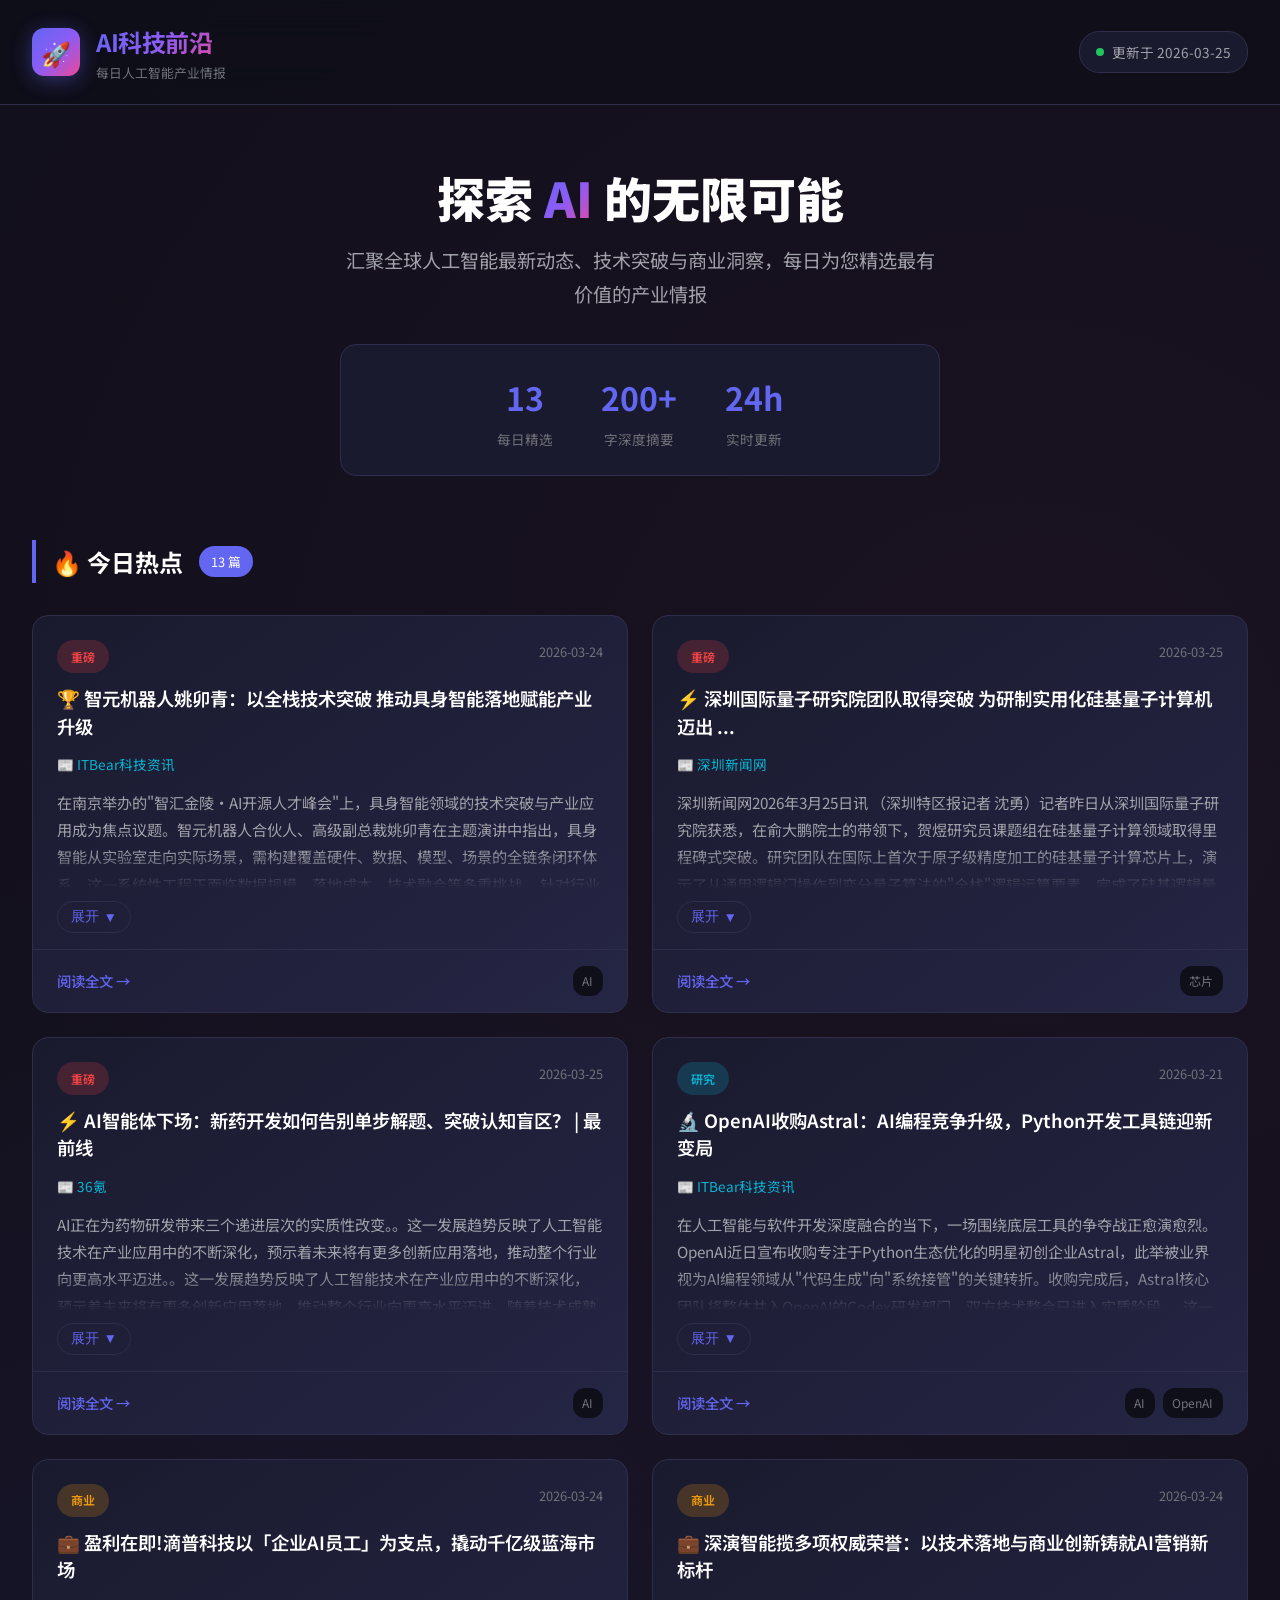
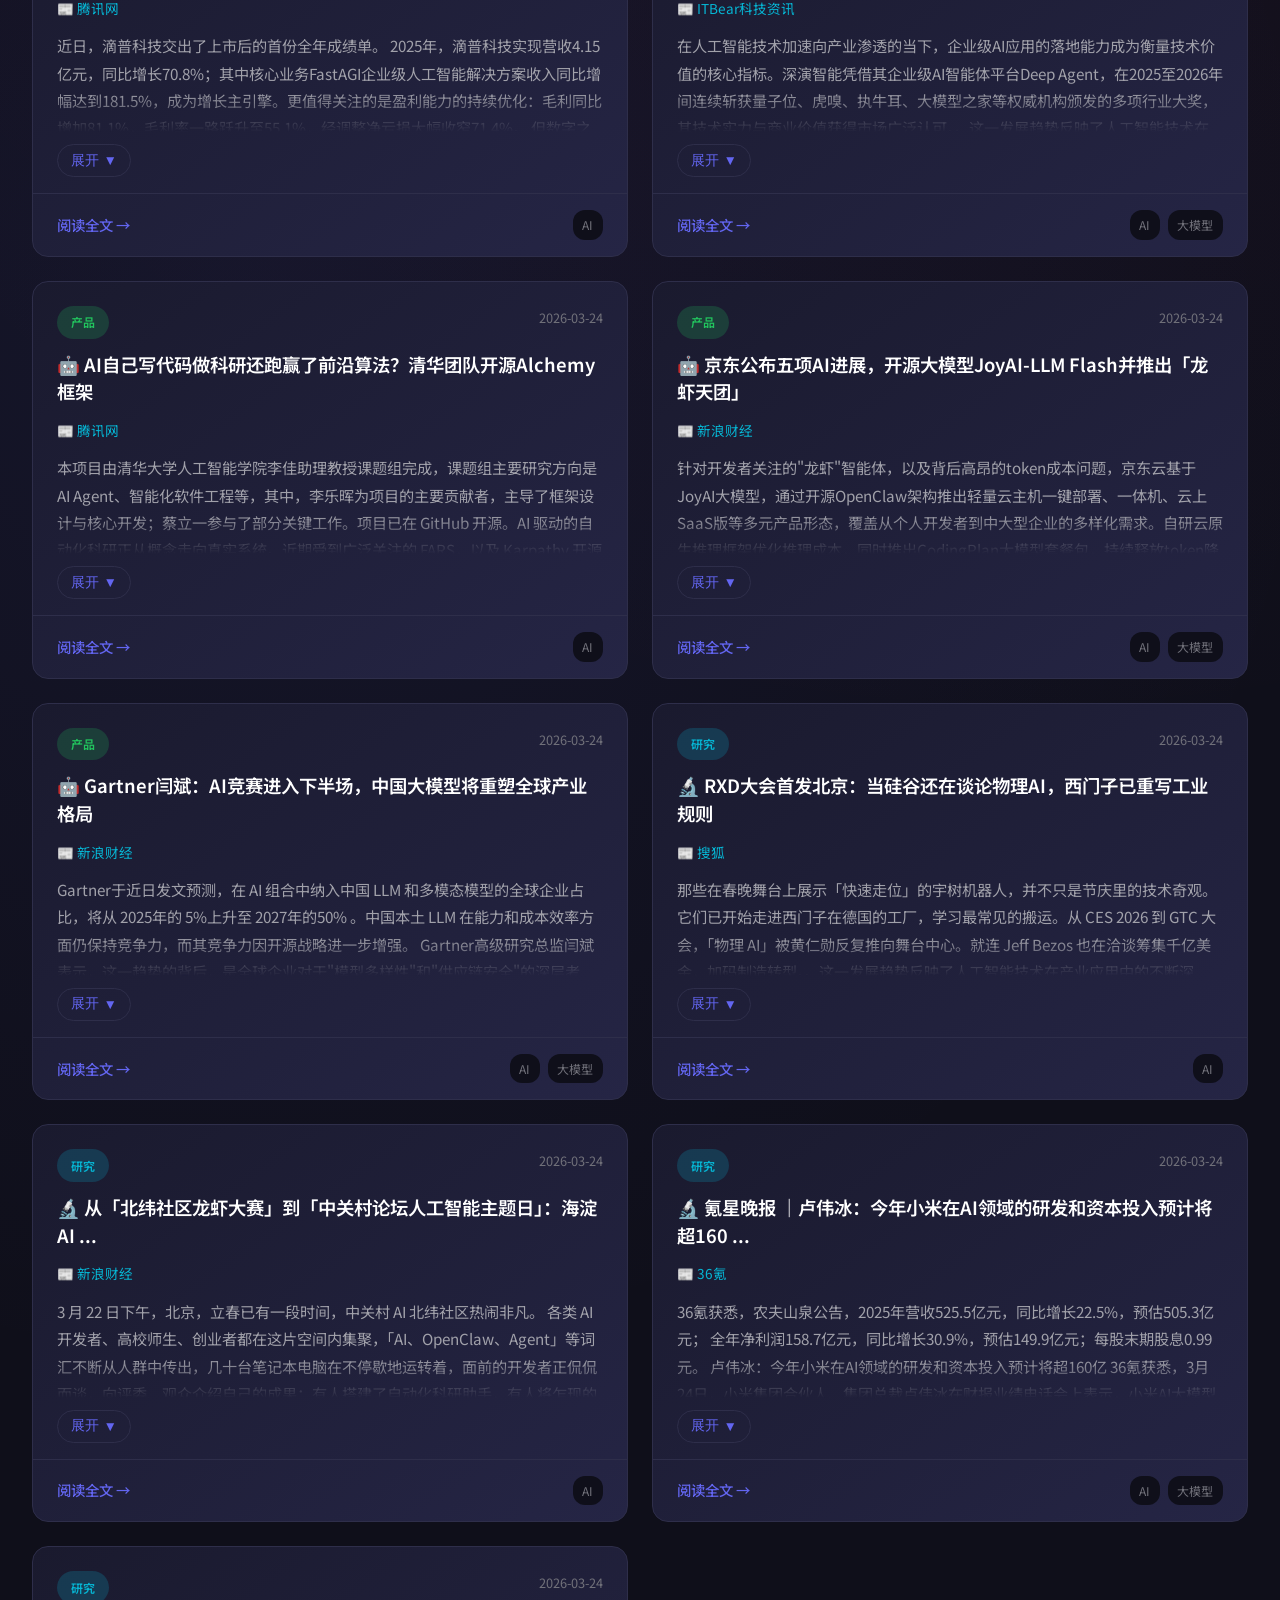
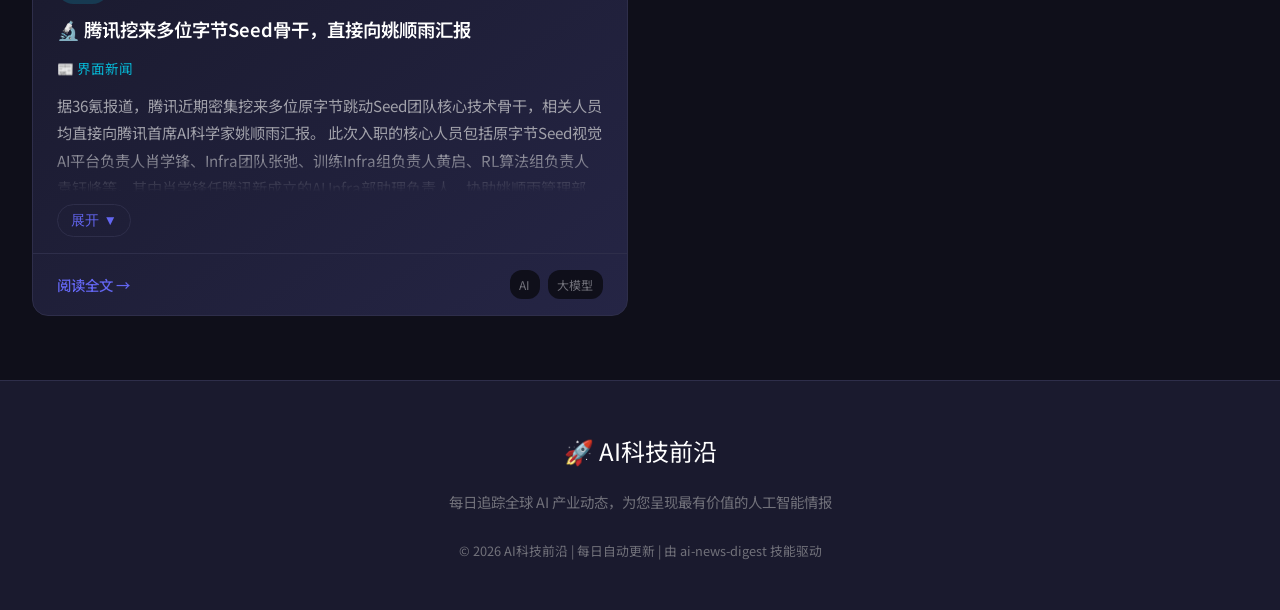
==== commit 28640759: "📰 每日更新: 2026-03-25 | ai-news-digest" ====
--- a/index.html
+++ b/index.html
@@ -402,7 +402,7 @@
             </div>
             <div class="update-time">
                 <span class="live-dot"></span>
-                <span>更新于 2026-03-21</span>
+                <span>更新于 2026-03-25</span>
             </div>
         </div>
     </header>
@@ -412,7 +412,7 @@
         <p>汇聚全球人工智能最新动态、技术突破与商业洞察，每日为您精选最有价值的产业情报</p>
         <div class="stats-bar">
             <div class="stat-item">
-                <div class="number">8</div>
+                <div class="number">13</div>
                 <div class="label">每日精选</div>
             </div>
             <div class="stat-item">
@@ -429,24 +429,24 @@
     <section class="news-section">
         <div class="section-title">
             <h3>🔥 今日热点</h3>
-            <span class="badge">8 篇</span>
+            <span class="badge">13 篇</span>
         </div>
         <div class="news-grid">
                         <article class="news-card">
                 <div class="card-header">
-                    <span class="card-category cat-product">产品</span>
-                    <span class="card-date">2026-03-21</span>
-                </div>
-                <div class="card-body">
-                    <a href="https://finance.sina.com.cn/tech/roll/2026-03-21/doc-inhrtchf6232208.shtml" class="card-title" target="_blank">🤖 从「模型」到「部署」，如何理解 AI 技术进步背后的基础设施挑战？</a>
-                    <div class="card-source">📰 新浪财经</div>
-                    <div class="summary-container">
-                        <div class="card-summary collapsed">SemiAnalysis 的创始人兼首席执行官 Dylan Patel 接受 Matthew Berman 访谈，围绕「全球顶尖 AI 公司发展现状与行业未来趋势」展开讨论。他分析了 GPT-4.5 失败的原因，认为其源于数据匮乏和基础设施瓶颈，并阐述了 AI 工具如何提升组织效率、构建竞争壁垒，帮助非技术人员提高工作效率；他还表示，AI 竞争的核心已从模型本身转向实验室文化、政府合作、算力获取及</div>
-                        <button class="toggle-btn" onclick="toggleSummary(this)">展开 <span class="arrow">▼</span></button>
-                    </div>
-                </div>
-                <div class="card-footer">
-                    <a href="https://finance.sina.com.cn/tech/roll/2026-03-21/doc-inhrtchf6232208.shtml" class="read-more" target="_blank">阅读全文 →</a>
+                    <span class="card-category cat-breaking">重磅</span>
+                    <span class="card-date">2026-03-24</span>
+                </div>
+                <div class="card-body">
+                    <a href="https://www.itbear.com.cn/html/2026-03/1230863.html" class="card-title" target="_blank">🏆 智元机器人姚卯青：以全栈技术突破 推动具身智能落地赋能产业升级</a>
+                    <div class="card-source">📰 ITBear科技资讯</div>
+                    <div class="summary-container">
+                        <div class="card-summary collapsed">在南京举办的"智汇金陵·AI开源人才峰会"上，具身智能领域的技术突破与产业应用成为焦点议题。智元机器人合伙人、高级副总裁姚卯青在主题演讲中指出，具身智能从实验室走向实际场景，需构建覆盖硬件、数据、模型、场景的全链条闭环体系，这一系统性工程正面临数据规模、落地成本、技术融合等多重挑战。 针对行业核心痛点——数据瓶颈，姚卯青披露，智元于2024年建成国内首个3000平方米机器人数据采集基地，通过真实场</div>
+                        <button class="toggle-btn" onclick="toggleSummary(this)">展开 <span class="arrow">▼</span></button>
+                    </div>
+                </div>
+                <div class="card-footer">
+                    <a href="https://www.itbear.com.cn/html/2026-03/1230863.html" class="read-more" target="_blank">阅读全文 →</a>
                     <div class="tag-list">
                         <span class="tag">AI</span>
                     </div>
@@ -454,119 +454,39 @@
             </article>
             <article class="news-card">
                 <div class="card-header">
-                    <span class="card-category cat-product">产品</span>
-                    <span class="card-date">2026-03-20</span>
-                </div>
-                <div class="card-body">
-                    <a href="https://www.36kr.com/p/2588587833752195" class="card-title" target="_blank">📱 谷歌大模型一出闹剧，揭开中文数据荒</a>
+                    <span class="card-category cat-breaking">重磅</span>
+                    <span class="card-date">2026-03-25</span>
+                </div>
+                <div class="card-body">
+                    <a href="https://www.sznews.com/news/content/2026-03/25/content_31990721.htm" class="card-title" target="_blank">⚡ 深圳国际量子研究院团队取得突破 为研制实用化硅基量子计算机迈出 ...</a>
+                    <div class="card-source">📰 深圳新闻网</div>
+                    <div class="summary-container">
+                        <div class="card-summary collapsed">深圳新闻网2026年3月25日讯 （深圳特区报记者 沈勇）记者昨日从深圳国际量子研究院获悉，在俞大鹏院士的带领下，贺煜研究员课题组在硅基量子计算领域取得里程碑式突破。研究团队在国际上首次于原子级精度加工的硅基量子计算芯片上，演示了从通用逻辑门操作到变分量子算法的"全栈"逻辑运算要素，完成了硅基逻辑量子计算机的原型验证，该成果为研制实用化硅基量子计算机迈出坚实一步。相关研究成果于3月23日在线发表于《自然∙纳米技术》上。</div>
+                        <button class="toggle-btn" onclick="toggleSummary(this)">展开 <span class="arrow">▼</span></button>
+                    </div>
+                </div>
+                <div class="card-footer">
+                    <a href="https://www.sznews.com/news/content/2026-03/25/content_31990721.htm" class="read-more" target="_blank">阅读全文 →</a>
+                    <div class="tag-list">
+                        <span class="tag">芯片</span>
+                    </div>
+                </div>
+            </article>
+            <article class="news-card">
+                <div class="card-header">
+                    <span class="card-category cat-breaking">重磅</span>
+                    <span class="card-date">2026-03-25</span>
+                </div>
+                <div class="card-body">
+                    <a href="https://www.msn.cn/zh-cn/news/other/ai智能体下场-新药开发如何告别单步解题-突破认知盲区-最前线/ar-AA1ZkyLr" class="card-title" target="_blank">⚡ AI智能体下场：新药开发如何告别单步解题、突破认知盲区？ | 最前线</a>
                     <div class="card-source">📰 36氪</div>
                     <div class="summary-container">
-                        <div class="card-summary collapsed">如果2023年只能选一个科技热词，那一定是大模型。这一年，围绕大模型，个人、企业乃至国家，都陷入愈发剧烈的变革中。它的影响力已经远超技术范畴，成为全球技术、产业和国际竞争的综合战场。2024年，我们站在未来之门前，共同面对AI、算力、国力之争的新时代挑战。。这一发展趋势反映了人工智能技术在产业应用中的不断深化，预示着未来将有更多创新应用落地，推动整个行业向更高水平迈进。。这一发展趋势反映了人工智能技术在产业应用中的不断深化，预示着未来将有更多创新应用落地，推动整个行业向更高水平迈进。随着技术成熟和成本下降，AI将更加普及。</div>
-                        <button class="toggle-btn" onclick="toggleSummary(this)">展开 <span class="arrow">▼</span></button>
-                    </div>
-                </div>
-                <div class="card-footer">
-                    <a href="https://www.36kr.com/p/2588587833752195" class="read-more" target="_blank">阅读全文 →</a>
-                    <div class="tag-list">
-                        <span class="tag">AI</span><span class="tag">大模型</span>
-                    </div>
-                </div>
-            </article>
-            <article class="news-card">
-                <div class="card-header">
-                    <span class="card-category cat-product">产品</span>
-                    <span class="card-date">2026-03-20</span>
-                </div>
-                <div class="card-body">
-                    <a href="https://www.caixin.com/2026-03-20/102425462.html" class="card-title" target="_blank">🚀 小米发布三款自研大模型 雷军称2026年AI投入将超160亿</a>
-                    <div class="card-source">📰 财新网</div>
-                    <div class="summary-container">
-                        <div class="card-summary collapsed">模型在开源社区获得好评，定价为国内最高，雷军称，将很快推出电脑龙虾智能体应用 【财新网】小米加速走上大模型牌桌。3月19日凌晨，小米宣布推出三款自研大模型，分别为旗舰基座模型Xiaomi MiMo-V2-Pro、全模态基座模型Xiaomi MiMo-V2-Omni与语音合成大模型Xiaomi MiMo-V2-TTS，涵盖智能体推理、多模态到语音交互等多种应用场景。 正式上线前，Pro和Omni两个</div>
-                        <button class="toggle-btn" onclick="toggleSummary(this)">展开 <span class="arrow">▼</span></button>
-                    </div>
-                </div>
-                <div class="card-footer">
-                    <a href="https://www.caixin.com/2026-03-20/102425462.html" class="read-more" target="_blank">阅读全文 →</a>
-                    <div class="tag-list">
-                        <span class="tag">AI</span><span class="tag">大模型</span>
-                    </div>
-                </div>
-            </article>
-            <article class="news-card">
-                <div class="card-header">
-                    <span class="card-category cat-product">产品</span>
-                    <span class="card-date">2026-03-20</span>
-                </div>
-                <div class="card-body">
-                    <a href="https://www.ithome.com/0/931/077.htm" class="card-title" target="_blank">🤖 大模型告别参数竞赛，2026 年企业级 AI 智能体平台聚焦价值落地</a>
-                    <div class="card-source">📰 IT之家</div>
-                    <div class="summary-container">
-                        <div class="card-summary collapsed">随着大模型技术逐步走出参数竞赛的蛮荒期，企业级市场的关注焦点正在发生深刻转变。迈入 2026 年，企业采购 AI 服务的决策逻辑已不再是单纯基于模型的"智商"测试分数，而是转向了平台的工程化能力、业务穿透力以及可量化的投资回报率。在这个背景下，2026 年企业级 AI 智能体平台正成为重构千行百业生产力的核心引擎。各大厂商纷纷推出自己的智能体开发与应用方案，试图在这场"数字劳动力"的变革中占据有利身位。本文将结合行业现状，对主流平台的技术路线、行业适配度及落地实践进行深度解读。</div>
-                        <button class="toggle-btn" onclick="toggleSummary(this)">展开 <span class="arrow">▼</span></button>
-                    </div>
-                </div>
-                <div class="card-footer">
-                    <a href="https://www.ithome.com/0/931/077.htm" class="read-more" target="_blank">阅读全文 →</a>
-                    <div class="tag-list">
-                        <span class="tag">AI</span><span class="tag">大模型</span>
-                    </div>
-                </div>
-            </article>
-            <article class="news-card">
-                <div class="card-header">
-                    <span class="card-category cat-research">研究</span>
-                    <span class="card-date">2026-03-20</span>
-                </div>
-                <div class="card-body">
-                    <a href="https://www.sohu.com/a/998952410_122362512" class="card-title" target="_blank">🔬 2024下半年人工智能专业报考全攻略，清华导师亲授核心要点!</a>
-                    <div class="card-source">📰 搜狐</div>
-                    <div class="summary-container">
-                        <div class="card-summary collapsed">人工智能专业正在成为新时代最热门的学科之一，清华大学无穹书院于2025年5月正式成立，聚焦人工智能核心创新与应用。这不仅是一个学科的升级，更是对国家科技发展和未来人才需求的回应。对于考生来说，了解人工智能专业的内涵、培养目标、课程体系和发展路径至关重要。本文将为你带来权威解读，助你理性选择人生方向。。这一发展趋势反映了人工智能技术在产业应用中的不断深化，预示着未来将有更多创新应用落地，推动整个行业向更高水平迈进。</div>
-                        <button class="toggle-btn" onclick="toggleSummary(this)">展开 <span class="arrow">▼</span></button>
-                    </div>
-                </div>
-                <div class="card-footer">
-                    <a href="https://www.sohu.com/a/998952410_122362512" class="read-more" target="_blank">阅读全文 →</a>
-                    <div class="tag-list">
-                        
-                    </div>
-                </div>
-            </article>
-            <article class="news-card">
-                <div class="card-header">
-                    <span class="card-category cat-research">研究</span>
-                    <span class="card-date">2026-03-20</span>
-                </div>
-                <div class="card-body">
-                    <a href="https://news.qq.com/rain/a/20260320A085Q900" class="card-title" target="_blank">🔬 突发!腾讯AI Lab撤销，部分人员并入混元</a>
-                    <div class="card-source">📰 腾讯网</div>
-                    <div class="summary-container">
-                        <div class="card-summary collapsed">机器之心编辑部今天，机器之心获悉，腾讯 TEG 技术工程事业群组织架构发生了部分调整，AI Lab 被撤销，蒋杰不再担任 AI Lab 主任，但其他管理职责不变。此次调整过后，原 AI Lab 部分人员调整至混元团队向姚顺雨汇报。产学研合作中心保留。多模态部负责人向 TEG 总裁卢山汇报。去年 12 月，原 OpenAI 研究员，年仅 27。这一发展趋势反映了人工智能技术在产业应用中的不断深化，预示着未来将有更多创新应用落地，推动整个行业向更高水平迈进。</div>
-                        <button class="toggle-btn" onclick="toggleSummary(this)">展开 <span class="arrow">▼</span></button>
-                    </div>
-                </div>
-                <div class="card-footer">
-                    <a href="https://news.qq.com/rain/a/20260320A085Q900" class="read-more" target="_blank">阅读全文 →</a>
-                    <div class="tag-list">
-                        <span class="tag">AI</span><span class="tag">腾讯</span>
-                    </div>
-                </div>
-            </article>
-            <article class="news-card">
-                <div class="card-header">
-                    <span class="card-category cat-research">研究</span>
-                    <span class="card-date">2026-03-20</span>
-                </div>
-                <div class="card-body">
-                    <a href="https://news.qq.com/rain/a/20260321A01ZI200" class="card-title" target="_blank">🔬 苏州日报社AI应用：用"智能体生态"超越流量思维</a>
-                    <div class="card-source">📰 腾讯网</div>
-                    <div class="summary-container">
-                        <div class="card-summary collapsed">近日，苏州日报社副总编辑高岩、苏州日报社技术赋能中心副总监阮剑在《传媒》2026年第3期刊发文章《用"智能体生态"超越流量思维——苏州日报社人工智能技术应用探析》。文章结合苏州日报社近年来人工智能技术应用探索实践，回应媒体人如何抓住转型机遇，实现从码字创作者到网络架构师的功能重塑，实现舆论引导力与技术竞...。这一发展趋势反映了人工智能技术在产业应用中的不断深化，预示着未来将有更多创新应用落地，推动整个行业向更高水平迈进。</div>
-                        <button class="toggle-btn" onclick="toggleSummary(this)">展开 <span class="arrow">▼</span></button>
-                    </div>
-                </div>
-                <div class="card-footer">
-                    <a href="https://news.qq.com/rain/a/20260321A01ZI200" class="read-more" target="_blank">阅读全文 →</a>
+                        <div class="card-summary collapsed">AI正在为药物研发带来三个递进层次的实质性改变。。这一发展趋势反映了人工智能技术在产业应用中的不断深化，预示着未来将有更多创新应用落地，推动整个行业向更高水平迈进。。这一发展趋势反映了人工智能技术在产业应用中的不断深化，预示着未来将有更多创新应用落地，推动整个行业向更高水平迈进。随着技术成熟和成本下降，AI将更加普及。</div>
+                        <button class="toggle-btn" onclick="toggleSummary(this)">展开 <span class="arrow">▼</span></button>
+                    </div>
+                </div>
+                <div class="card-footer">
+                    <a href="https://www.msn.cn/zh-cn/news/other/ai智能体下场-新药开发如何告别单步解题-突破认知盲区-最前线/ar-AA1ZkyLr" class="read-more" target="_blank">阅读全文 →</a>
                     <div class="tag-list">
                         <span class="tag">AI</span>
                     </div>
@@ -578,15 +498,195 @@
                     <span class="card-date">2026-03-21</span>
                 </div>
                 <div class="card-body">
-                    <a href="https://www.36kr.com/p/3106493858156040" class="card-title" target="_blank">🔬 造车的理想要「All in AI」，这事靠谱吗？</a>
+                    <a href="https://www.msn.cn/zh-cn/技术/人工智能/openai收购astral-ai编程竞争升级-python开发工具链迎新变局/ar-AA1Z521Q" class="card-title" target="_blank">🔬 OpenAI收购Astral：AI编程竞争升级，Python开发工具链迎新变局</a>
+                    <div class="card-source">📰 ITBear科技资讯</div>
+                    <div class="summary-container">
+                        <div class="card-summary collapsed">在人工智能与软件开发深度融合的当下，一场围绕底层工具的争夺战正愈演愈烈。OpenAI近日宣布收购专注于Python生态优化的明星初创企业Astral，此举被业界视为AI编程领域从"代码生成"向"系统接管"的关键转折。收购完成后，Astral核心团队将整体并入OpenAI的Codex研发部门，双方技术整合已进入实质阶段。。这一发展趋势反映了人工智能技术在产业应用中的不断深化，预示着未来将有更多创新应用落地，推动整个行业向更高水平迈进。</div>
+                        <button class="toggle-btn" onclick="toggleSummary(this)">展开 <span class="arrow">▼</span></button>
+                    </div>
+                </div>
+                <div class="card-footer">
+                    <a href="https://www.msn.cn/zh-cn/技术/人工智能/openai收购astral-ai编程竞争升级-python开发工具链迎新变局/ar-AA1Z521Q" class="read-more" target="_blank">阅读全文 →</a>
+                    <div class="tag-list">
+                        <span class="tag">AI</span><span class="tag">OpenAI</span>
+                    </div>
+                </div>
+            </article>
+            <article class="news-card">
+                <div class="card-header">
+                    <span class="card-category cat-business">商业</span>
+                    <span class="card-date">2026-03-24</span>
+                </div>
+                <div class="card-body">
+                    <a href="https://news.qq.com/rain/a/20260324A06WO100" class="card-title" target="_blank">💼 盈利在即!滴普科技以「企业AI员工」为支点，撬动千亿级蓝海市场</a>
+                    <div class="card-source">📰 腾讯网</div>
+                    <div class="summary-container">
+                        <div class="card-summary collapsed">近日，滴普科技交出了上市后的首份全年成绩单。 2025年，滴普科技实现营收4.15亿元，同比增长70.8%；其中核心业务FastAGI企业级人工智能解决方案收入同比增幅达到181.5%，成为增长主引擎。更值得关注的是盈利能力的持续优化：毛利同比增加81.1%，毛利率一路跃升至55.1%，经调整净亏损大幅收窄71.4%。 但数字之外，真正的信号发生在2026年3月12日。就在年报发布前，滴普科技在北</div>
+                        <button class="toggle-btn" onclick="toggleSummary(this)">展开 <span class="arrow">▼</span></button>
+                    </div>
+                </div>
+                <div class="card-footer">
+                    <a href="https://news.qq.com/rain/a/20260324A06WO100" class="read-more" target="_blank">阅读全文 →</a>
+                    <div class="tag-list">
+                        <span class="tag">AI</span>
+                    </div>
+                </div>
+            </article>
+            <article class="news-card">
+                <div class="card-header">
+                    <span class="card-category cat-business">商业</span>
+                    <span class="card-date">2026-03-24</span>
+                </div>
+                <div class="card-body">
+                    <a href="https://www.msn.cn/zh-cn/money/通用/深演智能揽多项权威荣誉-以技术落地与商业创新铸就ai营销新标杆/ar-AA1ZiiTy" class="card-title" target="_blank">💼 深演智能揽多项权威荣誉：以技术落地与商业创新铸就AI营销新标杆</a>
+                    <div class="card-source">📰 ITBear科技资讯</div>
+                    <div class="summary-container">
+                        <div class="card-summary collapsed">在人工智能技术加速向产业渗透的当下，企业级AI应用的落地能力成为衡量技术价值的核心指标。深演智能凭借其企业级AI智能体平台Deep Agent，在2025至2026年间连续斩获量子位、虎嗅、执牛耳、大模型之家等权威机构颁发的多项行业大奖，其技术实力与商业价值获得市场广泛认可。。这一发展趋势反映了人工智能技术在产业应用中的不断深化，预示着未来将有更多创新应用落地，推动整个行业向更高水平迈进。。这一发展趋势反映了人工智能技术在产业应用中的不断深化，预示着未来将有更多创新应用落地，推动整个行业向更高水平迈进。随着技术成熟和成本下降，AI将更加普及。</div>
+                        <button class="toggle-btn" onclick="toggleSummary(this)">展开 <span class="arrow">▼</span></button>
+                    </div>
+                </div>
+                <div class="card-footer">
+                    <a href="https://www.msn.cn/zh-cn/money/通用/深演智能揽多项权威荣誉-以技术落地与商业创新铸就ai营销新标杆/ar-AA1ZiiTy" class="read-more" target="_blank">阅读全文 →</a>
+                    <div class="tag-list">
+                        <span class="tag">AI</span><span class="tag">大模型</span>
+                    </div>
+                </div>
+            </article>
+            <article class="news-card">
+                <div class="card-header">
+                    <span class="card-category cat-product">产品</span>
+                    <span class="card-date">2026-03-24</span>
+                </div>
+                <div class="card-body">
+                    <a href="https://news.qq.com/rain/a/20260324A02SSY00" class="card-title" target="_blank">🤖 AI自己写代码做科研还跑赢了前沿算法？清华团队开源Alchemy框架</a>
+                    <div class="card-source">📰 腾讯网</div>
+                    <div class="summary-container">
+                        <div class="card-summary collapsed">本项目由清华大学人工智能学院李佳助理教授课题组完成，课题组主要研究方向是 AI Agent、智能化软件工程等，其中，李乐晖为项目的主要贡献者，主导了框架设计与核心开发；蔡立一参与了部分关键工作。项目已在 GitHub 开源。AI 驱动的自动化科研正从概念走向真实系统。近期受到广泛关注的 FARS，以及 Karpathy 开源的。这一发展趋势反映了人工智能技术在产业应用中的不断深化，预示着未来将有更多创新应用落地，推动整个行业向更高水平迈进。</div>
+                        <button class="toggle-btn" onclick="toggleSummary(this)">展开 <span class="arrow">▼</span></button>
+                    </div>
+                </div>
+                <div class="card-footer">
+                    <a href="https://news.qq.com/rain/a/20260324A02SSY00" class="read-more" target="_blank">阅读全文 →</a>
+                    <div class="tag-list">
+                        <span class="tag">AI</span>
+                    </div>
+                </div>
+            </article>
+            <article class="news-card">
+                <div class="card-header">
+                    <span class="card-category cat-product">产品</span>
+                    <span class="card-date">2026-03-24</span>
+                </div>
+                <div class="card-body">
+                    <a href="https://finance.sina.com.cn/roll/2026-03-24/doc-inhsavws1711452.shtml" class="card-title" target="_blank">🤖 京东公布五项AI进展，开源大模型JoyAI-LLM Flash并推出「龙虾天团」</a>
+                    <div class="card-source">📰 新浪财经</div>
+                    <div class="summary-container">
+                        <div class="card-summary collapsed">针对开发者关注的"龙虾"智能体，以及背后高昂的token成本问题，京东云基于JoyAI大模型，通过开源OpenClaw架构推出轻量云主机一键部署、一体机、云上SaaS版等多元产品形态，覆盖从个人开发者到中大型企业的多样化需求。自研云原生推理框架优化推理成本，同时推出CodingPlan大模型套餐包，持续释放token降本红利。。这一发展趋势反映了人工智能技术在产业应用中的不断深化，预示着未来将有更多创新应用落地，推动整个行业向更高水平迈进。</div>
+                        <button class="toggle-btn" onclick="toggleSummary(this)">展开 <span class="arrow">▼</span></button>
+                    </div>
+                </div>
+                <div class="card-footer">
+                    <a href="https://finance.sina.com.cn/roll/2026-03-24/doc-inhsavws1711452.shtml" class="read-more" target="_blank">阅读全文 →</a>
+                    <div class="tag-list">
+                        <span class="tag">AI</span><span class="tag">大模型</span>
+                    </div>
+                </div>
+            </article>
+            <article class="news-card">
+                <div class="card-header">
+                    <span class="card-category cat-product">产品</span>
+                    <span class="card-date">2026-03-24</span>
+                </div>
+                <div class="card-body">
+                    <a href="https://finance.sina.com.cn/wm/2026-03-24/doc-inhsavwu7444797.shtml" class="card-title" target="_blank">🤖 Gartner闫斌：AI竞赛进入下半场，中国大模型将重塑全球产业格局</a>
+                    <div class="card-source">📰 新浪财经</div>
+                    <div class="summary-container">
+                        <div class="card-summary collapsed">Gartner于近日发文预测，在 AI 组合中纳入中国 LLM 和多模态模型的全球企业占比，将从 2025年的 5%上升至 2027年的50% 。中国本土 LLM 在能力和成本效率方面仍保持竞争力，而其竞争力因开源战略进一步增强。 Gartner高级研究总监闫斌表示，这一趋势的背后，是全球企业对于"模型多样性"和"供应链安全"的深层考量。 据介绍，在过去，许多跨国企业在部署AI时往往过度依赖单一来</div>
+                        <button class="toggle-btn" onclick="toggleSummary(this)">展开 <span class="arrow">▼</span></button>
+                    </div>
+                </div>
+                <div class="card-footer">
+                    <a href="https://finance.sina.com.cn/wm/2026-03-24/doc-inhsavwu7444797.shtml" class="read-more" target="_blank">阅读全文 →</a>
+                    <div class="tag-list">
+                        <span class="tag">AI</span><span class="tag">大模型</span>
+                    </div>
+                </div>
+            </article>
+            <article class="news-card">
+                <div class="card-header">
+                    <span class="card-category cat-research">研究</span>
+                    <span class="card-date">2026-03-24</span>
+                </div>
+                <div class="card-body">
+                    <a href="https://www.sohu.com/a/1000572471_129720" class="card-title" target="_blank">🔬 RXD大会首发北京：当硅谷还在谈论物理AI，西门子已重写工业规则</a>
+                    <div class="card-source">📰 搜狐</div>
+                    <div class="summary-container">
+                        <div class="card-summary collapsed">那些在春晚舞台上展示「快速走位」的宇树机器人，并不只是节庆里的技术奇观。它们已开始走进西门子在德国的工厂，学习最常见的搬运。从 CES 2026 到 GTC 大会，「物理 AI」被黄仁勋反复推向舞台中心。就连 Jeff Bezos 也在洽谈筹集千亿美金，加码制造转型。。这一发展趋势反映了人工智能技术在产业应用中的不断深化，预示着未来将有更多创新应用落地，推动整个行业向更高水平迈进。。这一发展趋势反映了人工智能技术在产业应用中的不断深化，预示着未来将有更多创新应用落地，推动整个行业向更高水平迈进。随着技术成熟和成本下降，AI将更加普及。</div>
+                        <button class="toggle-btn" onclick="toggleSummary(this)">展开 <span class="arrow">▼</span></button>
+                    </div>
+                </div>
+                <div class="card-footer">
+                    <a href="https://www.sohu.com/a/1000572471_129720" class="read-more" target="_blank">阅读全文 →</a>
+                    <div class="tag-list">
+                        <span class="tag">AI</span>
+                    </div>
+                </div>
+            </article>
+            <article class="news-card">
+                <div class="card-header">
+                    <span class="card-category cat-research">研究</span>
+                    <span class="card-date">2026-03-24</span>
+                </div>
+                <div class="card-body">
+                    <a href="https://finance.sina.com.cn/tech/roll/2026-03-24/doc-inhscaew0390309.shtml" class="card-title" target="_blank">🔬 从「北纬社区龙虾大赛」到「中关村论坛人工智能主题日」：海淀AI ...</a>
+                    <div class="card-source">📰 新浪财经</div>
+                    <div class="summary-container">
+                        <div class="card-summary collapsed">3 月 22 日下午，北京，立春已有一段时间，中关村 AI 北纬社区热闹非凡。 各类 AI 开发者、高校师生、创业者都在这片空间内集聚，「AI、OpenClaw、Agent」等词汇不断从人群中传出，几十台笔记本电脑在不停歇地运转着，面前的开发者正侃侃而谈，向评委、观众介绍自己的成果：有人搭建了自动化科研助手，有人将乍现的创意灵感变为具体可执行的商业化方案，还有人训练机械臂充当「剧本杀」DM…… 这</div>
+                        <button class="toggle-btn" onclick="toggleSummary(this)">展开 <span class="arrow">▼</span></button>
+                    </div>
+                </div>
+                <div class="card-footer">
+                    <a href="https://finance.sina.com.cn/tech/roll/2026-03-24/doc-inhscaew0390309.shtml" class="read-more" target="_blank">阅读全文 →</a>
+                    <div class="tag-list">
+                        <span class="tag">AI</span>
+                    </div>
+                </div>
+            </article>
+            <article class="news-card">
+                <div class="card-header">
+                    <span class="card-category cat-research">研究</span>
+                    <span class="card-date">2026-03-24</span>
+                </div>
+                <div class="card-body">
+                    <a href="https://www.36kr.com/p/3736886988374024" class="card-title" target="_blank">🔬 氪星晚报 ｜卢伟冰：今年小米在AI领域的研发和资本投入预计将超160 ...</a>
                     <div class="card-source">📰 36氪</div>
                     <div class="summary-container">
-                        <div class="card-summary collapsed">「All in AI」体现了李想对于汽车产业未来的核心思考，这个判断毫无疑问是对的。但对于理想汽车来说一个更迫在眉睫的挑战，或许应该是此前折戟的纯电系列车型，在 2025 年如何在市场中复制增程车型的成功，有了稳健的根据地，才有足够的自由度，进而依靠在大模型领域绝对的创新，而不是绝对的"有钱"去实现这个战略判断的最终实践。。这一发展趋势反映了人工智能技术在产业应用中的不断深化，预示着未来将有更多创新应用落地，推动整个行业向更高水平迈进。</div>
-                        <button class="toggle-btn" onclick="toggleSummary(this)">展开 <span class="arrow">▼</span></button>
-                    </div>
-                </div>
-                <div class="card-footer">
-                    <a href="https://www.36kr.com/p/3106493858156040" class="read-more" target="_blank">阅读全文 →</a>
+                        <div class="card-summary collapsed">36氪获悉，农夫山泉公告，2025年营收525.5亿元，同比增长22.5%，预估505.3亿元； 全年净利润158.7亿元，同比增长30.9%，预估149.9亿元；每股末期股息0.99元。 卢伟冰：今年小米在AI领域的研发和资本投入预计将超160亿 36氪获悉，3月24日，小米集团合伙人、集团总裁卢伟冰在财报业绩电话会上表示，小米AI大模型已取得快速发展，进步远超预期。全球几乎很难找到第二家公司能</div>
+                        <button class="toggle-btn" onclick="toggleSummary(this)">展开 <span class="arrow">▼</span></button>
+                    </div>
+                </div>
+                <div class="card-footer">
+                    <a href="https://www.36kr.com/p/3736886988374024" class="read-more" target="_blank">阅读全文 →</a>
+                    <div class="tag-list">
+                        <span class="tag">AI</span><span class="tag">大模型</span>
+                    </div>
+                </div>
+            </article>
+            <article class="news-card">
+                <div class="card-header">
+                    <span class="card-category cat-research">研究</span>
+                    <span class="card-date">2026-03-24</span>
+                </div>
+                <div class="card-body">
+                    <a href="https://www.jiemian.com/article/14157904.html" class="card-title" target="_blank">🔬 腾讯挖来多位字节Seed骨干，直接向姚顺雨汇报</a>
+                    <div class="card-source">📰 界面新闻</div>
+                    <div class="summary-container">
+                        <div class="card-summary collapsed">据36氪报道，腾讯近期密集挖来多位原字节跳动Seed团队核心技术骨干，相关人员均直接向腾讯首席AI科学家姚顺雨汇报。 此次入职的核心人员包括原字节Seed视觉AI平台负责人肖学锋、Infra团队张弛、训练Infra组负责人黄启、RL算法组负责人袁钰峰等。其中肖学锋任腾讯新成立的AI Infra部助理负责人，协助姚顺雨管理部门，其余人员也分任腾讯大模型相关部门的核心岗位。。这一发展趋势反映了人工智能技术在产业应用中的不断深化，预示着未来将有更多创新应用落地，推动整个行业向更高水平迈进。</div>
+                        <button class="toggle-btn" onclick="toggleSummary(this)">展开 <span class="arrow">▼</span></button>
+                    </div>
+                </div>
+                <div class="card-footer">
+                    <a href="https://www.jiemian.com/article/14157904.html" class="read-more" target="_blank">阅读全文 →</a>
                     <div class="tag-list">
                         <span class="tag">AI</span><span class="tag">大模型</span>
                     </div>
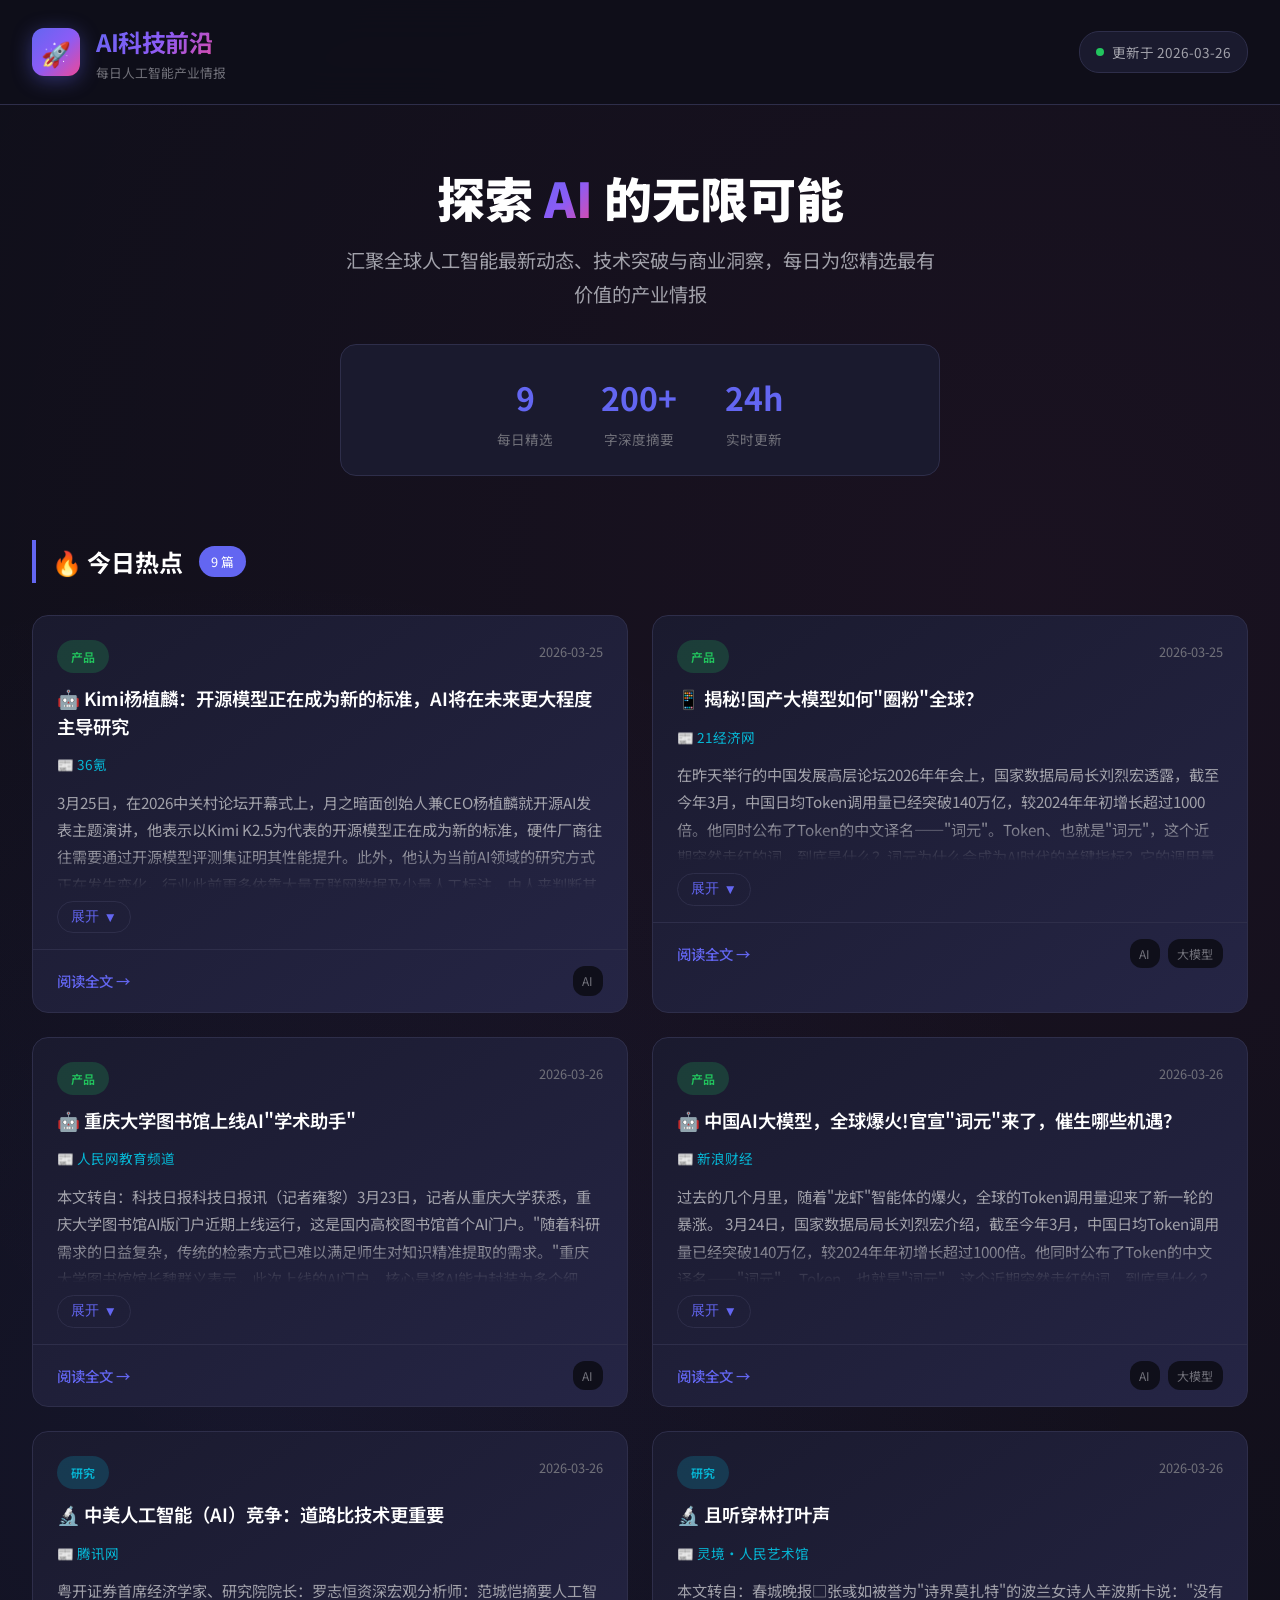
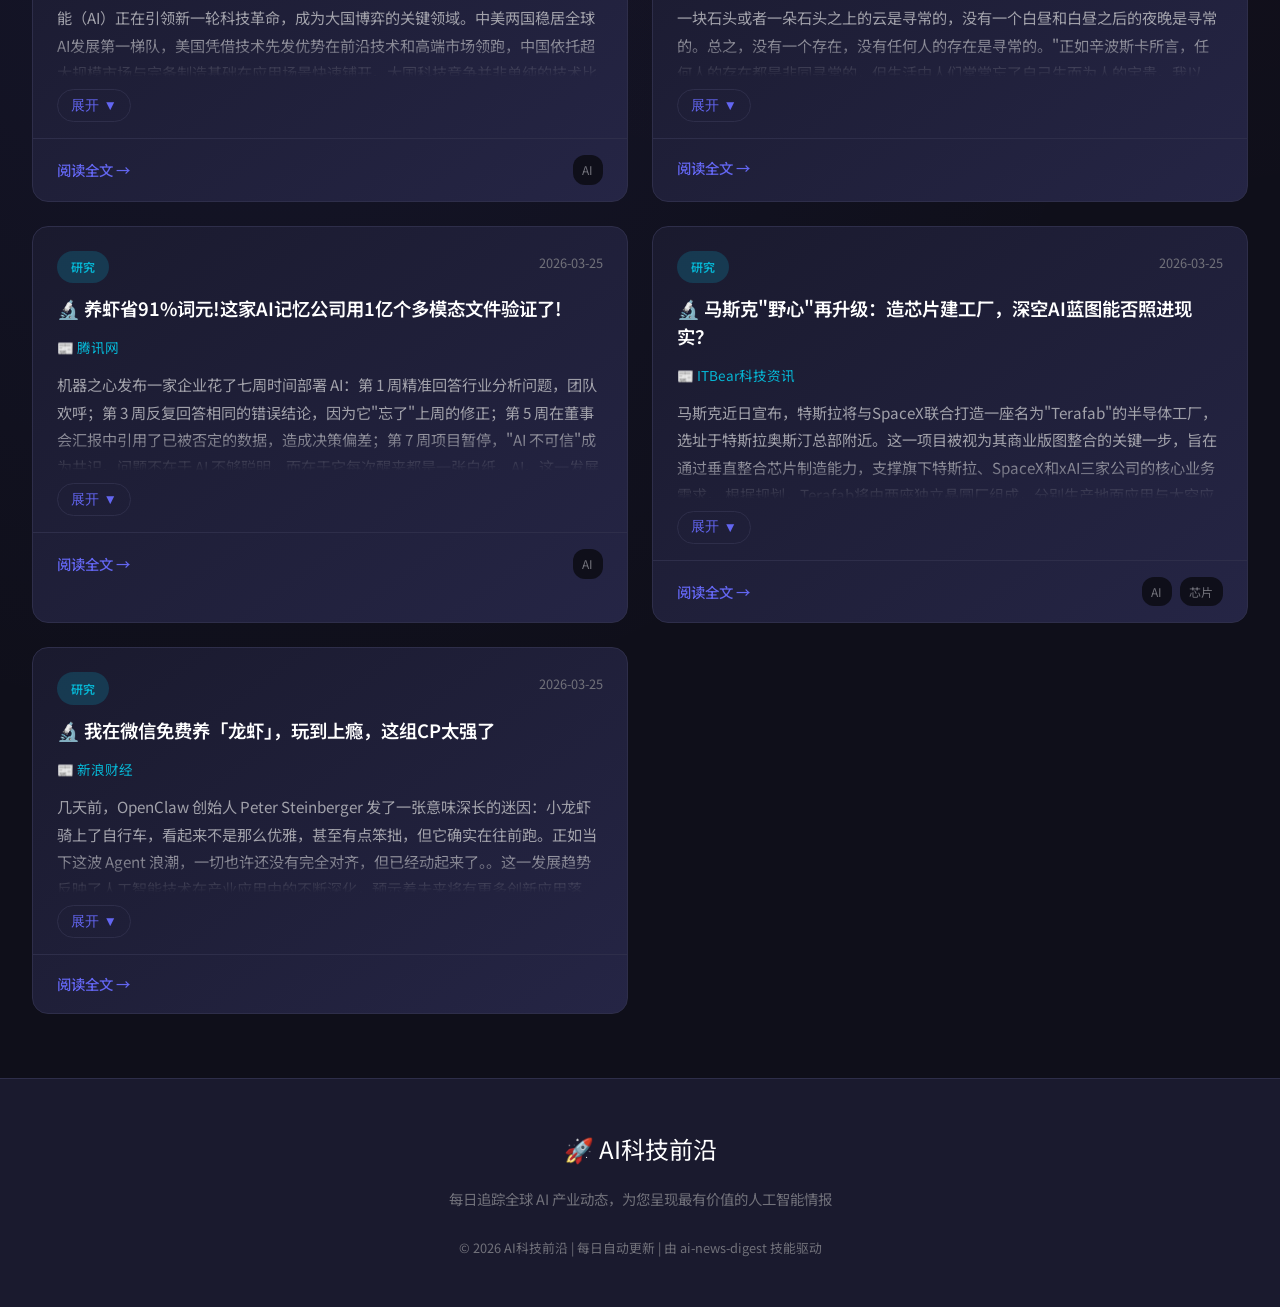
==== commit 9e820b3c: "📰 每日更新: 2026-03-26 | ai-news-digest" ====
--- a/index.html
+++ b/index.html
@@ -402,7 +402,7 @@
             </div>
             <div class="update-time">
                 <span class="live-dot"></span>
-                <span>更新于 2026-03-25</span>
+                <span>更新于 2026-03-26</span>
             </div>
         </div>
     </header>
@@ -412,7 +412,7 @@
         <p>汇聚全球人工智能最新动态、技术突破与商业洞察，每日为您精选最有价值的产业情报</p>
         <div class="stats-bar">
             <div class="stat-item">
-                <div class="number">13</div>
+                <div class="number">9</div>
                 <div class="label">每日精选</div>
             </div>
             <div class="stat-item">
@@ -429,266 +429,186 @@
     <section class="news-section">
         <div class="section-title">
             <h3>🔥 今日热点</h3>
-            <span class="badge">13 篇</span>
+            <span class="badge">9 篇</span>
         </div>
         <div class="news-grid">
                         <article class="news-card">
                 <div class="card-header">
-                    <span class="card-category cat-breaking">重磅</span>
-                    <span class="card-date">2026-03-24</span>
-                </div>
-                <div class="card-body">
-                    <a href="https://www.itbear.com.cn/html/2026-03/1230863.html" class="card-title" target="_blank">🏆 智元机器人姚卯青：以全栈技术突破 推动具身智能落地赋能产业升级</a>
+                    <span class="card-category cat-product">产品</span>
+                    <span class="card-date">2026-03-25</span>
+                </div>
+                <div class="card-body">
+                    <a href="https://36kr.com/newsflashes/3737848016486406?f=rss" class="card-title" target="_blank">🤖 Kimi杨植麟：开源模型正在成为新的标准，AI将在未来更大程度主导研究</a>
+                    <div class="card-source">📰 36氪</div>
+                    <div class="summary-container">
+                        <div class="card-summary collapsed">3月25日，在2026中关村论坛开幕式上，月之暗面创始人兼CEO杨植麟就开源AI发表主题演讲，他表示以Kimi K2.5为代表的开源模型正在成为新的标准，硬件厂商往往需要通过开源模型评测集证明其性能提升。此外，他认为当前AI领域的研究方式正在发生变化。行业此前更多依靠大量互联网数据及少量人工标注，由人来判断其是否符合人类价值观及偏好，从去年开始行业更加重视强化学习，但同样是由人来筛选高质量任务，编</div>
+                        <button class="toggle-btn" onclick="toggleSummary(this)">展开 <span class="arrow">▼</span></button>
+                    </div>
+                </div>
+                <div class="card-footer">
+                    <a href="https://36kr.com/newsflashes/3737848016486406?f=rss" class="read-more" target="_blank">阅读全文 →</a>
+                    <div class="tag-list">
+                        <span class="tag">AI</span>
+                    </div>
+                </div>
+            </article>
+            <article class="news-card">
+                <div class="card-header">
+                    <span class="card-category cat-product">产品</span>
+                    <span class="card-date">2026-03-25</span>
+                </div>
+                <div class="card-body">
+                    <a href="https://www.21jingji.com/article/20260325/herald/1d76df856fea3eab7a67552ac5154e0e.html" class="card-title" target="_blank">📱 揭秘!国产大模型如何"圈粉"全球？</a>
+                    <div class="card-source">📰 21经济网</div>
+                    <div class="summary-container">
+                        <div class="card-summary collapsed">在昨天举行的中国发展高层论坛2026年年会上，国家数据局局长刘烈宏透露，截至今年3月，中国日均Token调用量已经突破140万亿，较2024年年初增长超过1000倍。他同时公布了Token的中文译名——"词元"。Token、也就是"词元"，这个近期突然走红的词，到底是什么？词元为什么会成为AI时代的关键指标？它的调用量高又说明了什么？ "词元"：AI大模型处理信息的基本单位 简单来说，Token就</div>
+                        <button class="toggle-btn" onclick="toggleSummary(this)">展开 <span class="arrow">▼</span></button>
+                    </div>
+                </div>
+                <div class="card-footer">
+                    <a href="https://www.21jingji.com/article/20260325/herald/1d76df856fea3eab7a67552ac5154e0e.html" class="read-more" target="_blank">阅读全文 →</a>
+                    <div class="tag-list">
+                        <span class="tag">AI</span><span class="tag">大模型</span>
+                    </div>
+                </div>
+            </article>
+            <article class="news-card">
+                <div class="card-header">
+                    <span class="card-category cat-product">产品</span>
+                    <span class="card-date">2026-03-26</span>
+                </div>
+                <div class="card-body">
+                    <a href="https://www.msn.cn/zh-cn/news/other/重庆大学图书馆上线ai-学术助手/ar-AA1ZpJmN" class="card-title" target="_blank">🤖 重庆大学图书馆上线AI"学术助手"</a>
+                    <div class="card-source">📰 人民网教育频道</div>
+                    <div class="summary-container">
+                        <div class="card-summary collapsed">本文转自：科技日报科技日报讯（记者雍黎）3月23日，记者从重庆大学获悉，重庆大学图书馆AI版门户近期上线运行，这是国内高校图书馆首个AI门户。"随着科研需求的日益复杂，传统的检索方式已难以满足师生对知识精准提取的需求。"重庆大学图书馆馆长魏群义表示，此次上线的AI门户，核心是将AI能力封装为多个细分。这一发展趋势反映了人工智能技术在产业应用中的不断深化，预示着未来将有更多创新应用落地，推动整个行业向更高水平迈进。</div>
+                        <button class="toggle-btn" onclick="toggleSummary(this)">展开 <span class="arrow">▼</span></button>
+                    </div>
+                </div>
+                <div class="card-footer">
+                    <a href="https://www.msn.cn/zh-cn/news/other/重庆大学图书馆上线ai-学术助手/ar-AA1ZpJmN" class="read-more" target="_blank">阅读全文 →</a>
+                    <div class="tag-list">
+                        <span class="tag">AI</span>
+                    </div>
+                </div>
+            </article>
+            <article class="news-card">
+                <div class="card-header">
+                    <span class="card-category cat-product">产品</span>
+                    <span class="card-date">2026-03-26</span>
+                </div>
+                <div class="card-body">
+                    <a href="https://finance.sina.com.cn/jjxw/2026-03-26/doc-inhshhri9230220.shtml" class="card-title" target="_blank">🤖 中国AI大模型，全球爆火!官宣"词元"来了，催生哪些机遇？</a>
+                    <div class="card-source">📰 新浪财经</div>
+                    <div class="summary-container">
+                        <div class="card-summary collapsed">过去的几个月里，随着"龙虾"智能体的爆火，全球的Token调用量迎来了新一轮的暴涨。 3月24日，国家数据局局长刘烈宏介绍，截至今年3月，中国日均Token调用量已经突破140万亿，较2024年年初增长超过1000倍。他同时公布了Token的中文译名——"词元"。 Token，也就是"词元"，这个近期突然走红的词，到底是什么？词元为什么会成为AI时代的关键指标？它的调用量高又说明了什么？ AI大模</div>
+                        <button class="toggle-btn" onclick="toggleSummary(this)">展开 <span class="arrow">▼</span></button>
+                    </div>
+                </div>
+                <div class="card-footer">
+                    <a href="https://finance.sina.com.cn/jjxw/2026-03-26/doc-inhshhri9230220.shtml" class="read-more" target="_blank">阅读全文 →</a>
+                    <div class="tag-list">
+                        <span class="tag">AI</span><span class="tag">大模型</span>
+                    </div>
+                </div>
+            </article>
+            <article class="news-card">
+                <div class="card-header">
+                    <span class="card-category cat-research">研究</span>
+                    <span class="card-date">2026-03-26</span>
+                </div>
+                <div class="card-body">
+                    <a href="https://news.qq.com/rain/a/20260326A02K9800" class="card-title" target="_blank">🔬 中美人工智能（AI）竞争：道路比技术更重要</a>
+                    <div class="card-source">📰 腾讯网</div>
+                    <div class="summary-container">
+                        <div class="card-summary collapsed">粤开证券首席经济学家、研究院院长：罗志恒资深宏观分析师：范城恺摘要人工智能（AI）正在引领新一轮科技革命，成为大国博弈的关键领域。中美两国稳居全球AI发展第一梯队，美国凭借技术先发优势在前沿技术和高端市场领跑，中国依托超大规模市场与完备制造基础在应用场景快速铺开。大国科技竞争并非单纯的技术比拼，而是科技...。这一发展趋势反映了人工智能技术在产业应用中的不断深化，预示着未来将有更多创新应用落地，推动整个行业向更高水平迈进。</div>
+                        <button class="toggle-btn" onclick="toggleSummary(this)">展开 <span class="arrow">▼</span></button>
+                    </div>
+                </div>
+                <div class="card-footer">
+                    <a href="https://news.qq.com/rain/a/20260326A02K9800" class="read-more" target="_blank">阅读全文 →</a>
+                    <div class="tag-list">
+                        <span class="tag">AI</span>
+                    </div>
+                </div>
+            </article>
+            <article class="news-card">
+                <div class="card-header">
+                    <span class="card-category cat-research">研究</span>
+                    <span class="card-date">2026-03-26</span>
+                </div>
+                <div class="card-body">
+                    <a href="https://www.msn.cn/zh-cn/技术/通用/且听穿林打叶声/ar-AA1Zq4fX" class="card-title" target="_blank">🔬 且听穿林打叶声</a>
+                    <div class="card-source">📰 灵境·人民艺术馆</div>
+                    <div class="summary-container">
+                        <div class="card-summary collapsed">本文转自：春城晚报□张彧如被誉为"诗界莫扎特"的波兰女诗人辛波斯卡说："没有一块石头或者一朵石头之上的云是寻常的，没有一个白昼和白昼之后的夜晚是寻常的。总之，没有一个存在，没有任何人的存在是寻常的。"正如辛波斯卡所言，任何人的存在都是非同寻常的，但生活中人们常常忘了自己生而为人的宝贵。我以为，与机器。这一发展趋势反映了人工智能技术在产业应用中的不断深化，预示着未来将有更多创新应用落地，推动整个行业向更高水平迈进。</div>
+                        <button class="toggle-btn" onclick="toggleSummary(this)">展开 <span class="arrow">▼</span></button>
+                    </div>
+                </div>
+                <div class="card-footer">
+                    <a href="https://www.msn.cn/zh-cn/技术/通用/且听穿林打叶声/ar-AA1Zq4fX" class="read-more" target="_blank">阅读全文 →</a>
+                    <div class="tag-list">
+                        
+                    </div>
+                </div>
+            </article>
+            <article class="news-card">
+                <div class="card-header">
+                    <span class="card-category cat-research">研究</span>
+                    <span class="card-date">2026-03-25</span>
+                </div>
+                <div class="card-body">
+                    <a href="https://news.qq.com/rain/a/20260325A03AO100" class="card-title" target="_blank">🔬 养虾省91%词元!这家AI记忆公司用1亿个多模态文件验证了!</a>
+                    <div class="card-source">📰 腾讯网</div>
+                    <div class="summary-container">
+                        <div class="card-summary collapsed">机器之心发布一家企业花了七周时间部署 AI：第 1 周精准回答行业分析问题，团队欢呼；第 3 周反复回答相同的错误结论，因为它"忘了"上周的修正；第 5 周在董事会汇报中引用了已被否定的数据，造成决策偏差；第 7 周项目暂停，"AI 不可信"成为共识。问题不在于 AI 不够聪明，而在于它每次醒来都是一张白纸。AI。这一发展趋势反映了人工智能技术在产业应用中的不断深化，预示着未来将有更多创新应用落地，推动整个行业向更高水平迈进。</div>
+                        <button class="toggle-btn" onclick="toggleSummary(this)">展开 <span class="arrow">▼</span></button>
+                    </div>
+                </div>
+                <div class="card-footer">
+                    <a href="https://news.qq.com/rain/a/20260325A03AO100" class="read-more" target="_blank">阅读全文 →</a>
+                    <div class="tag-list">
+                        <span class="tag">AI</span>
+                    </div>
+                </div>
+            </article>
+            <article class="news-card">
+                <div class="card-header">
+                    <span class="card-category cat-research">研究</span>
+                    <span class="card-date">2026-03-25</span>
+                </div>
+                <div class="card-body">
+                    <a href="https://www.itbear.com.cn/html/2026-03/1232499.html" class="card-title" target="_blank">🔬 马斯克"野心"再升级：造芯片建工厂，深空AI蓝图能否照进现实？</a>
                     <div class="card-source">📰 ITBear科技资讯</div>
                     <div class="summary-container">
-                        <div class="card-summary collapsed">在南京举办的"智汇金陵·AI开源人才峰会"上，具身智能领域的技术突破与产业应用成为焦点议题。智元机器人合伙人、高级副总裁姚卯青在主题演讲中指出，具身智能从实验室走向实际场景，需构建覆盖硬件、数据、模型、场景的全链条闭环体系，这一系统性工程正面临数据规模、落地成本、技术融合等多重挑战。 针对行业核心痛点——数据瓶颈，姚卯青披露，智元于2024年建成国内首个3000平方米机器人数据采集基地，通过真实场</div>
-                        <button class="toggle-btn" onclick="toggleSummary(this)">展开 <span class="arrow">▼</span></button>
-                    </div>
-                </div>
-                <div class="card-footer">
-                    <a href="https://www.itbear.com.cn/html/2026-03/1230863.html" class="read-more" target="_blank">阅读全文 →</a>
-                    <div class="tag-list">
-                        <span class="tag">AI</span>
-                    </div>
-                </div>
-            </article>
-            <article class="news-card">
-                <div class="card-header">
-                    <span class="card-category cat-breaking">重磅</span>
+                        <div class="card-summary collapsed">马斯克近日宣布，特斯拉将与SpaceX联合打造一座名为"Terafab"的半导体工厂，选址于特斯拉奥斯汀总部附近。这一项目被视为其商业版图整合的关键一步，旨在通过垂直整合芯片制造能力，支撑旗下特斯拉、SpaceX和xAI三家公司的核心业务需求。 根据规划，Terafab将由两座独立晶圆厂组成，分别生产地面应用与太空应用芯片。地面芯片主要服务于特斯拉的Cybercab自动驾驶出租车和Optimus人</div>
+                        <button class="toggle-btn" onclick="toggleSummary(this)">展开 <span class="arrow">▼</span></button>
+                    </div>
+                </div>
+                <div class="card-footer">
+                    <a href="https://www.itbear.com.cn/html/2026-03/1232499.html" class="read-more" target="_blank">阅读全文 →</a>
+                    <div class="tag-list">
+                        <span class="tag">AI</span><span class="tag">芯片</span>
+                    </div>
+                </div>
+            </article>
+            <article class="news-card">
+                <div class="card-header">
+                    <span class="card-category cat-research">研究</span>
                     <span class="card-date">2026-03-25</span>
                 </div>
                 <div class="card-body">
-                    <a href="https://www.sznews.com/news/content/2026-03/25/content_31990721.htm" class="card-title" target="_blank">⚡ 深圳国际量子研究院团队取得突破 为研制实用化硅基量子计算机迈出 ...</a>
-                    <div class="card-source">📰 深圳新闻网</div>
-                    <div class="summary-container">
-                        <div class="card-summary collapsed">深圳新闻网2026年3月25日讯 （深圳特区报记者 沈勇）记者昨日从深圳国际量子研究院获悉，在俞大鹏院士的带领下，贺煜研究员课题组在硅基量子计算领域取得里程碑式突破。研究团队在国际上首次于原子级精度加工的硅基量子计算芯片上，演示了从通用逻辑门操作到变分量子算法的"全栈"逻辑运算要素，完成了硅基逻辑量子计算机的原型验证，该成果为研制实用化硅基量子计算机迈出坚实一步。相关研究成果于3月23日在线发表于《自然∙纳米技术》上。</div>
-                        <button class="toggle-btn" onclick="toggleSummary(this)">展开 <span class="arrow">▼</span></button>
-                    </div>
-                </div>
-                <div class="card-footer">
-                    <a href="https://www.sznews.com/news/content/2026-03/25/content_31990721.htm" class="read-more" target="_blank">阅读全文 →</a>
-                    <div class="tag-list">
-                        <span class="tag">芯片</span>
-                    </div>
-                </div>
-            </article>
-            <article class="news-card">
-                <div class="card-header">
-                    <span class="card-category cat-breaking">重磅</span>
-                    <span class="card-date">2026-03-25</span>
-                </div>
-                <div class="card-body">
-                    <a href="https://www.msn.cn/zh-cn/news/other/ai智能体下场-新药开发如何告别单步解题-突破认知盲区-最前线/ar-AA1ZkyLr" class="card-title" target="_blank">⚡ AI智能体下场：新药开发如何告别单步解题、突破认知盲区？ | 最前线</a>
-                    <div class="card-source">📰 36氪</div>
-                    <div class="summary-container">
-                        <div class="card-summary collapsed">AI正在为药物研发带来三个递进层次的实质性改变。。这一发展趋势反映了人工智能技术在产业应用中的不断深化，预示着未来将有更多创新应用落地，推动整个行业向更高水平迈进。。这一发展趋势反映了人工智能技术在产业应用中的不断深化，预示着未来将有更多创新应用落地，推动整个行业向更高水平迈进。随着技术成熟和成本下降，AI将更加普及。</div>
-                        <button class="toggle-btn" onclick="toggleSummary(this)">展开 <span class="arrow">▼</span></button>
-                    </div>
-                </div>
-                <div class="card-footer">
-                    <a href="https://www.msn.cn/zh-cn/news/other/ai智能体下场-新药开发如何告别单步解题-突破认知盲区-最前线/ar-AA1ZkyLr" class="read-more" target="_blank">阅读全文 →</a>
-                    <div class="tag-list">
-                        <span class="tag">AI</span>
-                    </div>
-                </div>
-            </article>
-            <article class="news-card">
-                <div class="card-header">
-                    <span class="card-category cat-research">研究</span>
-                    <span class="card-date">2026-03-21</span>
-                </div>
-                <div class="card-body">
-                    <a href="https://www.msn.cn/zh-cn/技术/人工智能/openai收购astral-ai编程竞争升级-python开发工具链迎新变局/ar-AA1Z521Q" class="card-title" target="_blank">🔬 OpenAI收购Astral：AI编程竞争升级，Python开发工具链迎新变局</a>
-                    <div class="card-source">📰 ITBear科技资讯</div>
-                    <div class="summary-container">
-                        <div class="card-summary collapsed">在人工智能与软件开发深度融合的当下，一场围绕底层工具的争夺战正愈演愈烈。OpenAI近日宣布收购专注于Python生态优化的明星初创企业Astral，此举被业界视为AI编程领域从"代码生成"向"系统接管"的关键转折。收购完成后，Astral核心团队将整体并入OpenAI的Codex研发部门，双方技术整合已进入实质阶段。。这一发展趋势反映了人工智能技术在产业应用中的不断深化，预示着未来将有更多创新应用落地，推动整个行业向更高水平迈进。</div>
-                        <button class="toggle-btn" onclick="toggleSummary(this)">展开 <span class="arrow">▼</span></button>
-                    </div>
-                </div>
-                <div class="card-footer">
-                    <a href="https://www.msn.cn/zh-cn/技术/人工智能/openai收购astral-ai编程竞争升级-python开发工具链迎新变局/ar-AA1Z521Q" class="read-more" target="_blank">阅读全文 →</a>
-                    <div class="tag-list">
-                        <span class="tag">AI</span><span class="tag">OpenAI</span>
-                    </div>
-                </div>
-            </article>
-            <article class="news-card">
-                <div class="card-header">
-                    <span class="card-category cat-business">商业</span>
-                    <span class="card-date">2026-03-24</span>
-                </div>
-                <div class="card-body">
-                    <a href="https://news.qq.com/rain/a/20260324A06WO100" class="card-title" target="_blank">💼 盈利在即!滴普科技以「企业AI员工」为支点，撬动千亿级蓝海市场</a>
-                    <div class="card-source">📰 腾讯网</div>
-                    <div class="summary-container">
-                        <div class="card-summary collapsed">近日，滴普科技交出了上市后的首份全年成绩单。 2025年，滴普科技实现营收4.15亿元，同比增长70.8%；其中核心业务FastAGI企业级人工智能解决方案收入同比增幅达到181.5%，成为增长主引擎。更值得关注的是盈利能力的持续优化：毛利同比增加81.1%，毛利率一路跃升至55.1%，经调整净亏损大幅收窄71.4%。 但数字之外，真正的信号发生在2026年3月12日。就在年报发布前，滴普科技在北</div>
-                        <button class="toggle-btn" onclick="toggleSummary(this)">展开 <span class="arrow">▼</span></button>
-                    </div>
-                </div>
-                <div class="card-footer">
-                    <a href="https://news.qq.com/rain/a/20260324A06WO100" class="read-more" target="_blank">阅读全文 →</a>
-                    <div class="tag-list">
-                        <span class="tag">AI</span>
-                    </div>
-                </div>
-            </article>
-            <article class="news-card">
-                <div class="card-header">
-                    <span class="card-category cat-business">商业</span>
-                    <span class="card-date">2026-03-24</span>
-                </div>
-                <div class="card-body">
-                    <a href="https://www.msn.cn/zh-cn/money/通用/深演智能揽多项权威荣誉-以技术落地与商业创新铸就ai营销新标杆/ar-AA1ZiiTy" class="card-title" target="_blank">💼 深演智能揽多项权威荣誉：以技术落地与商业创新铸就AI营销新标杆</a>
-                    <div class="card-source">📰 ITBear科技资讯</div>
-                    <div class="summary-container">
-                        <div class="card-summary collapsed">在人工智能技术加速向产业渗透的当下，企业级AI应用的落地能力成为衡量技术价值的核心指标。深演智能凭借其企业级AI智能体平台Deep Agent，在2025至2026年间连续斩获量子位、虎嗅、执牛耳、大模型之家等权威机构颁发的多项行业大奖，其技术实力与商业价值获得市场广泛认可。。这一发展趋势反映了人工智能技术在产业应用中的不断深化，预示着未来将有更多创新应用落地，推动整个行业向更高水平迈进。。这一发展趋势反映了人工智能技术在产业应用中的不断深化，预示着未来将有更多创新应用落地，推动整个行业向更高水平迈进。随着技术成熟和成本下降，AI将更加普及。</div>
-                        <button class="toggle-btn" onclick="toggleSummary(this)">展开 <span class="arrow">▼</span></button>
-                    </div>
-                </div>
-                <div class="card-footer">
-                    <a href="https://www.msn.cn/zh-cn/money/通用/深演智能揽多项权威荣誉-以技术落地与商业创新铸就ai营销新标杆/ar-AA1ZiiTy" class="read-more" target="_blank">阅读全文 →</a>
-                    <div class="tag-list">
-                        <span class="tag">AI</span><span class="tag">大模型</span>
-                    </div>
-                </div>
-            </article>
-            <article class="news-card">
-                <div class="card-header">
-                    <span class="card-category cat-product">产品</span>
-                    <span class="card-date">2026-03-24</span>
-                </div>
-                <div class="card-body">
-                    <a href="https://news.qq.com/rain/a/20260324A02SSY00" class="card-title" target="_blank">🤖 AI自己写代码做科研还跑赢了前沿算法？清华团队开源Alchemy框架</a>
-                    <div class="card-source">📰 腾讯网</div>
-                    <div class="summary-container">
-                        <div class="card-summary collapsed">本项目由清华大学人工智能学院李佳助理教授课题组完成，课题组主要研究方向是 AI Agent、智能化软件工程等，其中，李乐晖为项目的主要贡献者，主导了框架设计与核心开发；蔡立一参与了部分关键工作。项目已在 GitHub 开源。AI 驱动的自动化科研正从概念走向真实系统。近期受到广泛关注的 FARS，以及 Karpathy 开源的。这一发展趋势反映了人工智能技术在产业应用中的不断深化，预示着未来将有更多创新应用落地，推动整个行业向更高水平迈进。</div>
-                        <button class="toggle-btn" onclick="toggleSummary(this)">展开 <span class="arrow">▼</span></button>
-                    </div>
-                </div>
-                <div class="card-footer">
-                    <a href="https://news.qq.com/rain/a/20260324A02SSY00" class="read-more" target="_blank">阅读全文 →</a>
-                    <div class="tag-list">
-                        <span class="tag">AI</span>
-                    </div>
-                </div>
-            </article>
-            <article class="news-card">
-                <div class="card-header">
-                    <span class="card-category cat-product">产品</span>
-                    <span class="card-date">2026-03-24</span>
-                </div>
-                <div class="card-body">
-                    <a href="https://finance.sina.com.cn/roll/2026-03-24/doc-inhsavws1711452.shtml" class="card-title" target="_blank">🤖 京东公布五项AI进展，开源大模型JoyAI-LLM Flash并推出「龙虾天团」</a>
+                    <a href="https://finance.sina.com.cn/stock/t/2026-03-25/doc-inhseqhc9796972.shtml" class="card-title" target="_blank">🔬 我在微信免费养「龙虾」，玩到上瘾，这组CP太强了</a>
                     <div class="card-source">📰 新浪财经</div>
                     <div class="summary-container">
-                        <div class="card-summary collapsed">针对开发者关注的"龙虾"智能体，以及背后高昂的token成本问题，京东云基于JoyAI大模型，通过开源OpenClaw架构推出轻量云主机一键部署、一体机、云上SaaS版等多元产品形态，覆盖从个人开发者到中大型企业的多样化需求。自研云原生推理框架优化推理成本，同时推出CodingPlan大模型套餐包，持续释放token降本红利。。这一发展趋势反映了人工智能技术在产业应用中的不断深化，预示着未来将有更多创新应用落地，推动整个行业向更高水平迈进。</div>
-                        <button class="toggle-btn" onclick="toggleSummary(this)">展开 <span class="arrow">▼</span></button>
-                    </div>
-                </div>
-                <div class="card-footer">
-                    <a href="https://finance.sina.com.cn/roll/2026-03-24/doc-inhsavws1711452.shtml" class="read-more" target="_blank">阅读全文 →</a>
-                    <div class="tag-list">
-                        <span class="tag">AI</span><span class="tag">大模型</span>
-                    </div>
-                </div>
-            </article>
-            <article class="news-card">
-                <div class="card-header">
-                    <span class="card-category cat-product">产品</span>
-                    <span class="card-date">2026-03-24</span>
-                </div>
-                <div class="card-body">
-                    <a href="https://finance.sina.com.cn/wm/2026-03-24/doc-inhsavwu7444797.shtml" class="card-title" target="_blank">🤖 Gartner闫斌：AI竞赛进入下半场，中国大模型将重塑全球产业格局</a>
-                    <div class="card-source">📰 新浪财经</div>
-                    <div class="summary-container">
-                        <div class="card-summary collapsed">Gartner于近日发文预测，在 AI 组合中纳入中国 LLM 和多模态模型的全球企业占比，将从 2025年的 5%上升至 2027年的50% 。中国本土 LLM 在能力和成本效率方面仍保持竞争力，而其竞争力因开源战略进一步增强。 Gartner高级研究总监闫斌表示，这一趋势的背后，是全球企业对于"模型多样性"和"供应链安全"的深层考量。 据介绍，在过去，许多跨国企业在部署AI时往往过度依赖单一来</div>
-                        <button class="toggle-btn" onclick="toggleSummary(this)">展开 <span class="arrow">▼</span></button>
-                    </div>
-                </div>
-                <div class="card-footer">
-                    <a href="https://finance.sina.com.cn/wm/2026-03-24/doc-inhsavwu7444797.shtml" class="read-more" target="_blank">阅读全文 →</a>
-                    <div class="tag-list">
-                        <span class="tag">AI</span><span class="tag">大模型</span>
-                    </div>
-                </div>
-            </article>
-            <article class="news-card">
-                <div class="card-header">
-                    <span class="card-category cat-research">研究</span>
-                    <span class="card-date">2026-03-24</span>
-                </div>
-                <div class="card-body">
-                    <a href="https://www.sohu.com/a/1000572471_129720" class="card-title" target="_blank">🔬 RXD大会首发北京：当硅谷还在谈论物理AI，西门子已重写工业规则</a>
-                    <div class="card-source">📰 搜狐</div>
-                    <div class="summary-container">
-                        <div class="card-summary collapsed">那些在春晚舞台上展示「快速走位」的宇树机器人，并不只是节庆里的技术奇观。它们已开始走进西门子在德国的工厂，学习最常见的搬运。从 CES 2026 到 GTC 大会，「物理 AI」被黄仁勋反复推向舞台中心。就连 Jeff Bezos 也在洽谈筹集千亿美金，加码制造转型。。这一发展趋势反映了人工智能技术在产业应用中的不断深化，预示着未来将有更多创新应用落地，推动整个行业向更高水平迈进。。这一发展趋势反映了人工智能技术在产业应用中的不断深化，预示着未来将有更多创新应用落地，推动整个行业向更高水平迈进。随着技术成熟和成本下降，AI将更加普及。</div>
-                        <button class="toggle-btn" onclick="toggleSummary(this)">展开 <span class="arrow">▼</span></button>
-                    </div>
-                </div>
-                <div class="card-footer">
-                    <a href="https://www.sohu.com/a/1000572471_129720" class="read-more" target="_blank">阅读全文 →</a>
-                    <div class="tag-list">
-                        <span class="tag">AI</span>
-                    </div>
-                </div>
-            </article>
-            <article class="news-card">
-                <div class="card-header">
-                    <span class="card-category cat-research">研究</span>
-                    <span class="card-date">2026-03-24</span>
-                </div>
-                <div class="card-body">
-                    <a href="https://finance.sina.com.cn/tech/roll/2026-03-24/doc-inhscaew0390309.shtml" class="card-title" target="_blank">🔬 从「北纬社区龙虾大赛」到「中关村论坛人工智能主题日」：海淀AI ...</a>
-                    <div class="card-source">📰 新浪财经</div>
-                    <div class="summary-container">
-                        <div class="card-summary collapsed">3 月 22 日下午，北京，立春已有一段时间，中关村 AI 北纬社区热闹非凡。 各类 AI 开发者、高校师生、创业者都在这片空间内集聚，「AI、OpenClaw、Agent」等词汇不断从人群中传出，几十台笔记本电脑在不停歇地运转着，面前的开发者正侃侃而谈，向评委、观众介绍自己的成果：有人搭建了自动化科研助手，有人将乍现的创意灵感变为具体可执行的商业化方案，还有人训练机械臂充当「剧本杀」DM…… 这</div>
-                        <button class="toggle-btn" onclick="toggleSummary(this)">展开 <span class="arrow">▼</span></button>
-                    </div>
-                </div>
-                <div class="card-footer">
-                    <a href="https://finance.sina.com.cn/tech/roll/2026-03-24/doc-inhscaew0390309.shtml" class="read-more" target="_blank">阅读全文 →</a>
-                    <div class="tag-list">
-                        <span class="tag">AI</span>
-                    </div>
-                </div>
-            </article>
-            <article class="news-card">
-                <div class="card-header">
-                    <span class="card-category cat-research">研究</span>
-                    <span class="card-date">2026-03-24</span>
-                </div>
-                <div class="card-body">
-                    <a href="https://www.36kr.com/p/3736886988374024" class="card-title" target="_blank">🔬 氪星晚报 ｜卢伟冰：今年小米在AI领域的研发和资本投入预计将超160 ...</a>
-                    <div class="card-source">📰 36氪</div>
-                    <div class="summary-container">
-                        <div class="card-summary collapsed">36氪获悉，农夫山泉公告，2025年营收525.5亿元，同比增长22.5%，预估505.3亿元； 全年净利润158.7亿元，同比增长30.9%，预估149.9亿元；每股末期股息0.99元。 卢伟冰：今年小米在AI领域的研发和资本投入预计将超160亿 36氪获悉，3月24日，小米集团合伙人、集团总裁卢伟冰在财报业绩电话会上表示，小米AI大模型已取得快速发展，进步远超预期。全球几乎很难找到第二家公司能</div>
-                        <button class="toggle-btn" onclick="toggleSummary(this)">展开 <span class="arrow">▼</span></button>
-                    </div>
-                </div>
-                <div class="card-footer">
-                    <a href="https://www.36kr.com/p/3736886988374024" class="read-more" target="_blank">阅读全文 →</a>
-                    <div class="tag-list">
-                        <span class="tag">AI</span><span class="tag">大模型</span>
-                    </div>
-                </div>
-            </article>
-            <article class="news-card">
-                <div class="card-header">
-                    <span class="card-category cat-research">研究</span>
-                    <span class="card-date">2026-03-24</span>
-                </div>
-                <div class="card-body">
-                    <a href="https://www.jiemian.com/article/14157904.html" class="card-title" target="_blank">🔬 腾讯挖来多位字节Seed骨干，直接向姚顺雨汇报</a>
-                    <div class="card-source">📰 界面新闻</div>
-                    <div class="summary-container">
-                        <div class="card-summary collapsed">据36氪报道，腾讯近期密集挖来多位原字节跳动Seed团队核心技术骨干，相关人员均直接向腾讯首席AI科学家姚顺雨汇报。 此次入职的核心人员包括原字节Seed视觉AI平台负责人肖学锋、Infra团队张弛、训练Infra组负责人黄启、RL算法组负责人袁钰峰等。其中肖学锋任腾讯新成立的AI Infra部助理负责人，协助姚顺雨管理部门，其余人员也分任腾讯大模型相关部门的核心岗位。。这一发展趋势反映了人工智能技术在产业应用中的不断深化，预示着未来将有更多创新应用落地，推动整个行业向更高水平迈进。</div>
-                        <button class="toggle-btn" onclick="toggleSummary(this)">展开 <span class="arrow">▼</span></button>
-                    </div>
-                </div>
-                <div class="card-footer">
-                    <a href="https://www.jiemian.com/article/14157904.html" class="read-more" target="_blank">阅读全文 →</a>
-                    <div class="tag-list">
-                        <span class="tag">AI</span><span class="tag">大模型</span>
+                        <div class="card-summary collapsed">几天前，OpenClaw 创始人 Peter Steinberger 发了一张意味深长的迷因：小龙虾骑上了自行车，看起来不是那么优雅，甚至有点笨拙，但它确实在往前跑。正如当下这波 Agent 浪潮，一切也许还没有完全对齐，但已经动起来了。。这一发展趋势反映了人工智能技术在产业应用中的不断深化，预示着未来将有更多创新应用落地，推动整个行业向更高水平迈进。。这一发展趋势反映了人工智能技术在产业应用中的不断深化，预示着未来将有更多创新应用落地，推动整个行业向更高水平迈进。随着技术成熟和成本下降，AI将更加普及。</div>
+                        <button class="toggle-btn" onclick="toggleSummary(this)">展开 <span class="arrow">▼</span></button>
+                    </div>
+                </div>
+                <div class="card-footer">
+                    <a href="https://finance.sina.com.cn/stock/t/2026-03-25/doc-inhseqhc9796972.shtml" class="read-more" target="_blank">阅读全文 →</a>
+                    <div class="tag-list">
+                        
                     </div>
                 </div>
             </article>
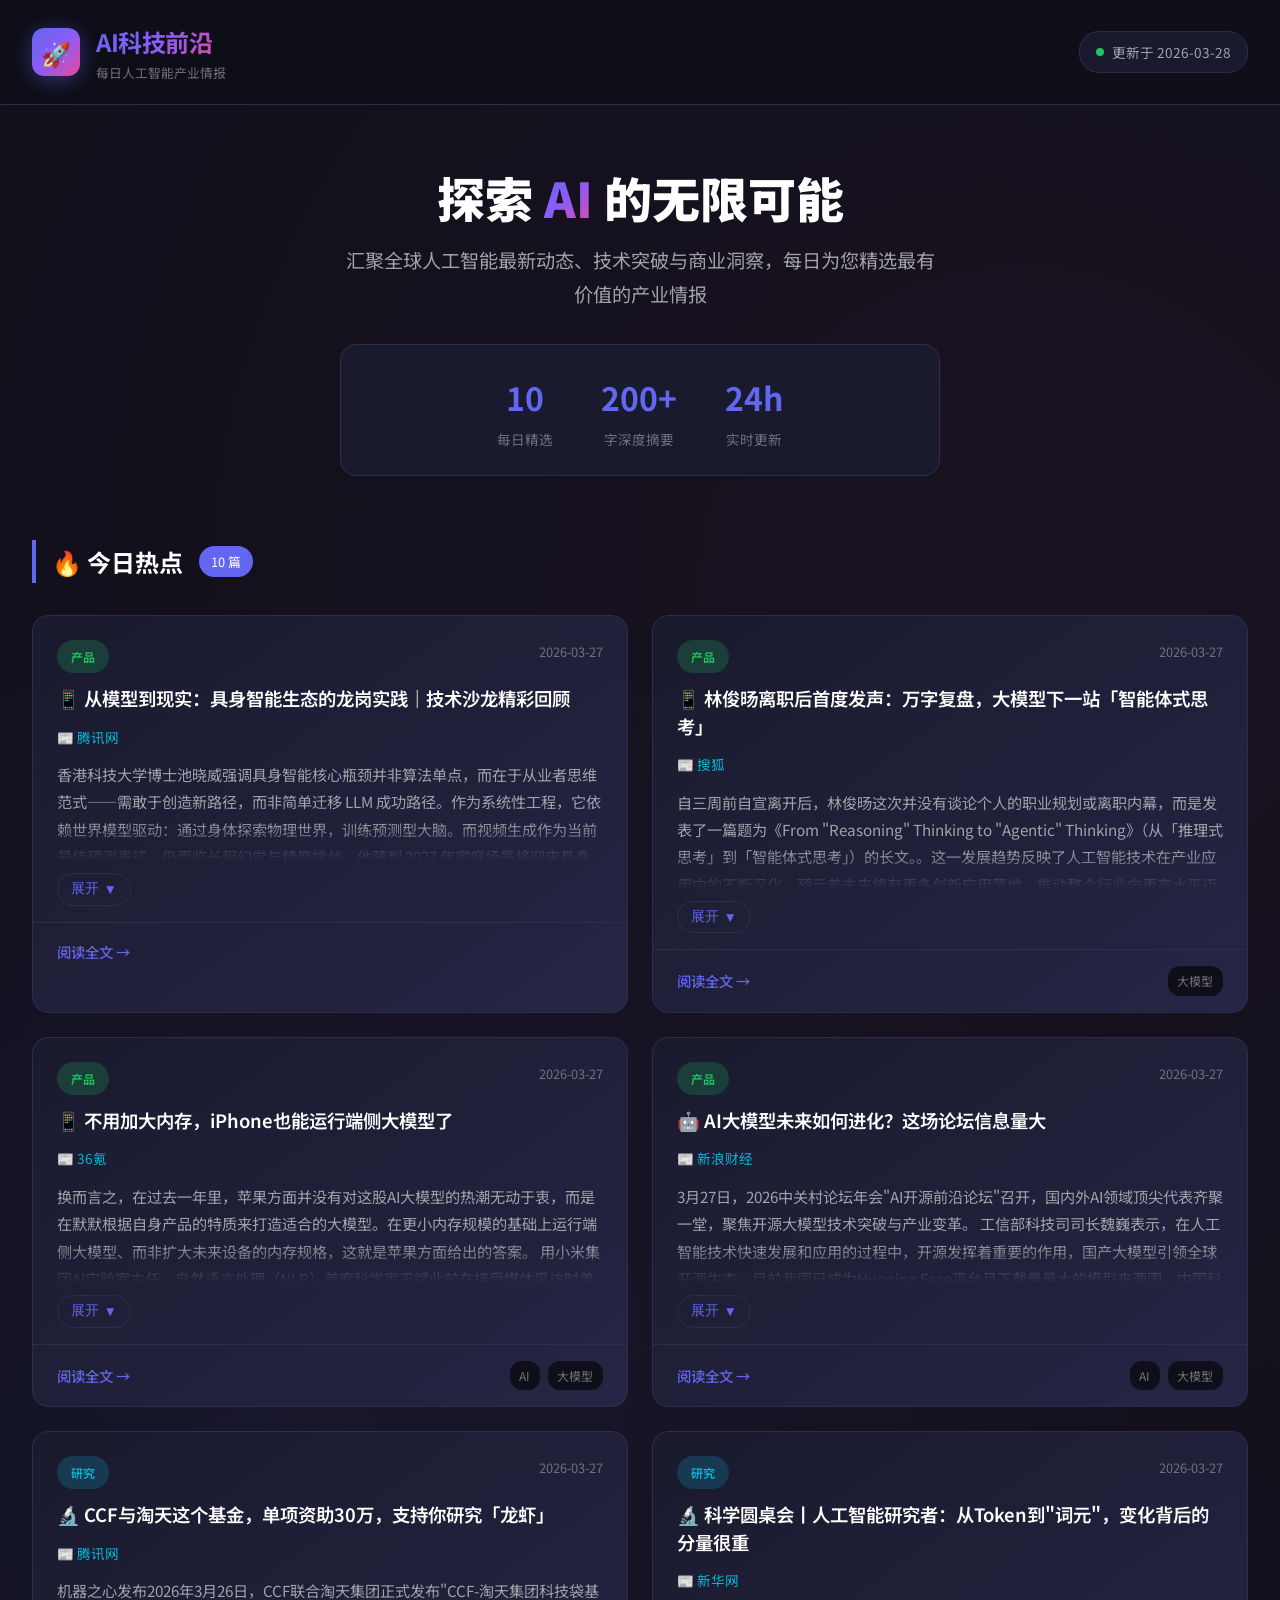
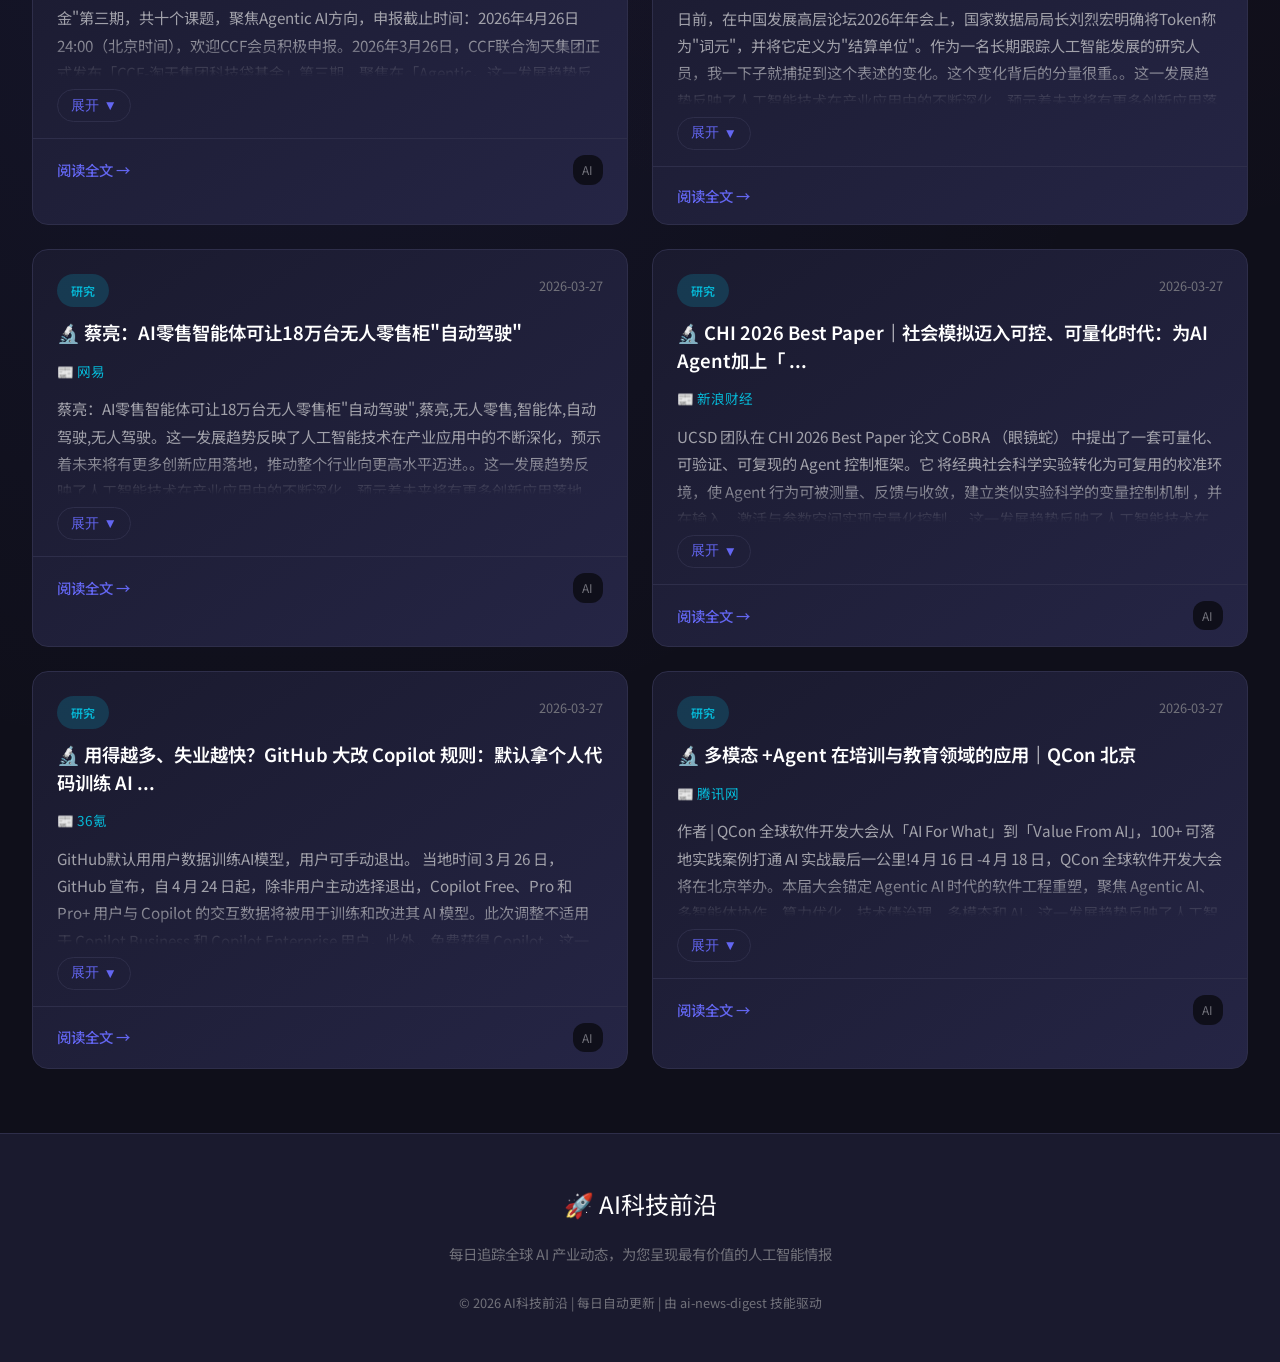
==== commit a4d5d97f: "📰 每日更新: 2026-03-28 | ai-news-digest" ====
--- a/index.html
+++ b/index.html
@@ -402,7 +402,7 @@
             </div>
             <div class="update-time">
                 <span class="live-dot"></span>
-                <span>更新于 2026-03-26</span>
+                <span>更新于 2026-03-28</span>
             </div>
         </div>
     </header>
@@ -412,7 +412,7 @@
         <p>汇聚全球人工智能最新动态、技术突破与商业洞察，每日为您精选最有价值的产业情报</p>
         <div class="stats-bar">
             <div class="stat-item">
-                <div class="number">9</div>
+                <div class="number">10</div>
                 <div class="label">每日精选</div>
             </div>
             <div class="stat-item">
@@ -429,24 +429,104 @@
     <section class="news-section">
         <div class="section-title">
             <h3>🔥 今日热点</h3>
-            <span class="badge">9 篇</span>
+            <span class="badge">10 篇</span>
         </div>
         <div class="news-grid">
                         <article class="news-card">
                 <div class="card-header">
                     <span class="card-category cat-product">产品</span>
-                    <span class="card-date">2026-03-25</span>
-                </div>
-                <div class="card-body">
-                    <a href="https://36kr.com/newsflashes/3737848016486406?f=rss" class="card-title" target="_blank">🤖 Kimi杨植麟：开源模型正在成为新的标准，AI将在未来更大程度主导研究</a>
+                    <span class="card-date">2026-03-27</span>
+                </div>
+                <div class="card-body">
+                    <a href="https://news.qq.com/rain/a/20260327A03DXP00" class="card-title" target="_blank">📱 从模型到现实：具身智能生态的龙岗实践｜技术沙龙精彩回顾</a>
+                    <div class="card-source">📰 腾讯网</div>
+                    <div class="summary-container">
+                        <div class="card-summary collapsed">香港科技大学博士池晓威强调具身智能核心瓶颈并非算法单点，而在于从业者思维范式——需敢于创造新路径，而非简单迁移 LLM 成功路径。作为系统性工程，它依赖世界模型驱动：通过身体探索物理世界，训练预测型大脑。而视频生成作为当前最佳预测表征，仍面临长程幻觉与精度挑战。他预判 2027 年家庭场景将迎来具身智能落地曙光。 香港中文大学（深圳）数据科学学院助理教授刘桂良认为，数据是具身发展的核心短板，Sim-to-Real 的物理鸿沟依然存在，产业趋势正从传统物理引擎转向世界模型驱动以减少误差。他预判未来两到三年为关键窗口，合成数据质量将媲美真实遥操；自动驾驶落地轨迹可作为具身智能商业化周期参照系，但全行业的努力或可缩短其周期。</div>
+                        <button class="toggle-btn" onclick="toggleSummary(this)">展开 <span class="arrow">▼</span></button>
+                    </div>
+                </div>
+                <div class="card-footer">
+                    <a href="https://news.qq.com/rain/a/20260327A03DXP00" class="read-more" target="_blank">阅读全文 →</a>
+                    <div class="tag-list">
+                        
+                    </div>
+                </div>
+            </article>
+            <article class="news-card">
+                <div class="card-header">
+                    <span class="card-category cat-product">产品</span>
+                    <span class="card-date">2026-03-27</span>
+                </div>
+                <div class="card-body">
+                    <a href="https://www.sohu.com/a/1001723164_129720" class="card-title" target="_blank">📱 林俊旸离职后首度发声：万字复盘，大模型下一站「智能体式思考」</a>
+                    <div class="card-source">📰 搜狐</div>
+                    <div class="summary-container">
+                        <div class="card-summary collapsed">自三周前自宣离开后，林俊旸这次并没有谈论个人的职业规划或离职内幕，而是发表了一篇题为《From "Reasoning" Thinking to "Agentic" Thinking》（从「推理式思考」到「智能体式思考」）的长文。。这一发展趋势反映了人工智能技术在产业应用中的不断深化，预示着未来将有更多创新应用落地，推动整个行业向更高水平迈进。。这一发展趋势反映了人工智能技术在产业应用中的不断深化，预示着未来将有更多创新应用落地，推动整个行业向更高水平迈进。随着技术成熟和成本下降，AI将更加普及。</div>
+                        <button class="toggle-btn" onclick="toggleSummary(this)">展开 <span class="arrow">▼</span></button>
+                    </div>
+                </div>
+                <div class="card-footer">
+                    <a href="https://www.sohu.com/a/1001723164_129720" class="read-more" target="_blank">阅读全文 →</a>
+                    <div class="tag-list">
+                        <span class="tag">大模型</span>
+                    </div>
+                </div>
+            </article>
+            <article class="news-card">
+                <div class="card-header">
+                    <span class="card-category cat-product">产品</span>
+                    <span class="card-date">2026-03-27</span>
+                </div>
+                <div class="card-body">
+                    <a href="https://www.36kr.com/p/2577609240700544" class="card-title" target="_blank">📱 不用加大内存，iPhone也能运行端侧大模型了</a>
                     <div class="card-source">📰 36氪</div>
                     <div class="summary-container">
-                        <div class="card-summary collapsed">3月25日，在2026中关村论坛开幕式上，月之暗面创始人兼CEO杨植麟就开源AI发表主题演讲，他表示以Kimi K2.5为代表的开源模型正在成为新的标准，硬件厂商往往需要通过开源模型评测集证明其性能提升。此外，他认为当前AI领域的研究方式正在发生变化。行业此前更多依靠大量互联网数据及少量人工标注，由人来判断其是否符合人类价值观及偏好，从去年开始行业更加重视强化学习，但同样是由人来筛选高质量任务，编</div>
-                        <button class="toggle-btn" onclick="toggleSummary(this)">展开 <span class="arrow">▼</span></button>
-                    </div>
-                </div>
-                <div class="card-footer">
-                    <a href="https://36kr.com/newsflashes/3737848016486406?f=rss" class="read-more" target="_blank">阅读全文 →</a>
+                        <div class="card-summary collapsed">换而言之，在过去一年里，苹果方面并没有对这股AI大模型的热潮无动于衷，而是在默默根据自身产品的特质来打造适合的大模型。在更小内存规模的基础上运行端侧大模型、而非扩大未来设备的内存规格，这就是苹果方面给出的答案。 用小米集团AI实验室主任、自然语言处理（NLP）首席科学家王斌此前在接受媒体采访时曾表示，"等到春节左右，有人觉得至少要动手去做了，这个风暴来了，我们做技术的肯定不能置身事外，如果不入局就会在竞争当中处于不利的位置"。 毫无疑问，手机行业的现状大家都很清楚，衰退已经持续了很长一段时间，因此各大厂商也都在期待如全面屏一般引爆这个市场的新概念。</div>
+                        <button class="toggle-btn" onclick="toggleSummary(this)">展开 <span class="arrow">▼</span></button>
+                    </div>
+                </div>
+                <div class="card-footer">
+                    <a href="https://www.36kr.com/p/2577609240700544" class="read-more" target="_blank">阅读全文 →</a>
+                    <div class="tag-list">
+                        <span class="tag">AI</span><span class="tag">大模型</span>
+                    </div>
+                </div>
+            </article>
+            <article class="news-card">
+                <div class="card-header">
+                    <span class="card-category cat-product">产品</span>
+                    <span class="card-date">2026-03-27</span>
+                </div>
+                <div class="card-body">
+                    <a href="https://finance.sina.com.cn/jjxw/2026-03-27/doc-inhsmxrn5138617.shtml" class="card-title" target="_blank">🤖 AI大模型未来如何进化？这场论坛信息量大</a>
+                    <div class="card-source">📰 新浪财经</div>
+                    <div class="summary-container">
+                        <div class="card-summary collapsed">3月27日，2026中关村论坛年会"AI开源前沿论坛"召开，国内外AI领域顶尖代表齐聚一堂，聚焦开源大模型技术突破与产业变革。 工信部科技司司长魏巍表示，在人工智能技术快速发展和应用的过程中，开源发挥着重要的作用，国产大模型引领全球开源生态，目前我国已成为Hugging Face平台月下载量最大的模型来源国。中国科学院院士王怀民表示，我国已经从深度融入国际开源社区进入到蓄势引领的良好状态。 在圆桌</div>
+                        <button class="toggle-btn" onclick="toggleSummary(this)">展开 <span class="arrow">▼</span></button>
+                    </div>
+                </div>
+                <div class="card-footer">
+                    <a href="https://finance.sina.com.cn/jjxw/2026-03-27/doc-inhsmxrn5138617.shtml" class="read-more" target="_blank">阅读全文 →</a>
+                    <div class="tag-list">
+                        <span class="tag">AI</span><span class="tag">大模型</span>
+                    </div>
+                </div>
+            </article>
+            <article class="news-card">
+                <div class="card-header">
+                    <span class="card-category cat-research">研究</span>
+                    <span class="card-date">2026-03-27</span>
+                </div>
+                <div class="card-body">
+                    <a href="https://news.qq.com/rain/a/20260327A03VLB00" class="card-title" target="_blank">🔬 CCF与淘天这个基金，单项资助30万，支持你研究「龙虾」</a>
+                    <div class="card-source">📰 腾讯网</div>
+                    <div class="summary-container">
+                        <div class="card-summary collapsed">机器之心发布2026年3月26日，CCF联合淘天集团正式发布"CCF-淘天集团科技袋基金"第三期，共十个课题，聚焦Agentic AI方向，申报截止时间：2026年4月26日24:00（北京时间），欢迎CCF会员积极申报。2026年3月26日，CCF联合淘天集团正式发布「CCF-淘天集团科技袋基金」第三期，聚焦在「Agentic。这一发展趋势反映了人工智能技术在产业应用中的不断深化，预示着未来将有更多创新应用落地，推动整个行业向更高水平迈进。</div>
+                        <button class="toggle-btn" onclick="toggleSummary(this)">展开 <span class="arrow">▼</span></button>
+                    </div>
+                </div>
+                <div class="card-footer">
+                    <a href="https://news.qq.com/rain/a/20260327A03VLB00" class="read-more" target="_blank">阅读全文 →</a>
                     <div class="tag-list">
                         <span class="tag">AI</span>
                     </div>
@@ -454,39 +534,39 @@
             </article>
             <article class="news-card">
                 <div class="card-header">
-                    <span class="card-category cat-product">产品</span>
-                    <span class="card-date">2026-03-25</span>
-                </div>
-                <div class="card-body">
-                    <a href="https://www.21jingji.com/article/20260325/herald/1d76df856fea3eab7a67552ac5154e0e.html" class="card-title" target="_blank">📱 揭秘!国产大模型如何"圈粉"全球？</a>
-                    <div class="card-source">📰 21经济网</div>
-                    <div class="summary-container">
-                        <div class="card-summary collapsed">在昨天举行的中国发展高层论坛2026年年会上，国家数据局局长刘烈宏透露，截至今年3月，中国日均Token调用量已经突破140万亿，较2024年年初增长超过1000倍。他同时公布了Token的中文译名——"词元"。Token、也就是"词元"，这个近期突然走红的词，到底是什么？词元为什么会成为AI时代的关键指标？它的调用量高又说明了什么？ "词元"：AI大模型处理信息的基本单位 简单来说，Token就</div>
-                        <button class="toggle-btn" onclick="toggleSummary(this)">展开 <span class="arrow">▼</span></button>
-                    </div>
-                </div>
-                <div class="card-footer">
-                    <a href="https://www.21jingji.com/article/20260325/herald/1d76df856fea3eab7a67552ac5154e0e.html" class="read-more" target="_blank">阅读全文 →</a>
-                    <div class="tag-list">
-                        <span class="tag">AI</span><span class="tag">大模型</span>
-                    </div>
-                </div>
-            </article>
-            <article class="news-card">
-                <div class="card-header">
-                    <span class="card-category cat-product">产品</span>
-                    <span class="card-date">2026-03-26</span>
-                </div>
-                <div class="card-body">
-                    <a href="https://www.msn.cn/zh-cn/news/other/重庆大学图书馆上线ai-学术助手/ar-AA1ZpJmN" class="card-title" target="_blank">🤖 重庆大学图书馆上线AI"学术助手"</a>
-                    <div class="card-source">📰 人民网教育频道</div>
-                    <div class="summary-container">
-                        <div class="card-summary collapsed">本文转自：科技日报科技日报讯（记者雍黎）3月23日，记者从重庆大学获悉，重庆大学图书馆AI版门户近期上线运行，这是国内高校图书馆首个AI门户。"随着科研需求的日益复杂，传统的检索方式已难以满足师生对知识精准提取的需求。"重庆大学图书馆馆长魏群义表示，此次上线的AI门户，核心是将AI能力封装为多个细分。这一发展趋势反映了人工智能技术在产业应用中的不断深化，预示着未来将有更多创新应用落地，推动整个行业向更高水平迈进。</div>
-                        <button class="toggle-btn" onclick="toggleSummary(this)">展开 <span class="arrow">▼</span></button>
-                    </div>
-                </div>
-                <div class="card-footer">
-                    <a href="https://www.msn.cn/zh-cn/news/other/重庆大学图书馆上线ai-学术助手/ar-AA1ZpJmN" class="read-more" target="_blank">阅读全文 →</a>
+                    <span class="card-category cat-research">研究</span>
+                    <span class="card-date">2026-03-27</span>
+                </div>
+                <div class="card-body">
+                    <a href="https://www.xinhuanet.com/tech/20260327/12fc8a71d1c94ca0a9a9bf36d5f54a09/c.html" class="card-title" target="_blank">🔬 科学圆桌会丨人工智能研究者：从Token到"词元"，变化背后的分量很重</a>
+                    <div class="card-source">📰 新华网</div>
+                    <div class="summary-container">
+                        <div class="card-summary collapsed">日前，在中国发展高层论坛2026年年会上，国家数据局局长刘烈宏明确将Token称为"词元"，并将它定义为"结算单位"。作为一名长期跟踪人工智能发展的研究人员，我一下子就捕捉到这个表述的变化。这个变化背后的分量很重。。这一发展趋势反映了人工智能技术在产业应用中的不断深化，预示着未来将有更多创新应用落地，推动整个行业向更高水平迈进。。这一发展趋势反映了人工智能技术在产业应用中的不断深化，预示着未来将有更多创新应用落地，推动整个行业向更高水平迈进。随着技术成熟和成本下降，AI将更加普及。</div>
+                        <button class="toggle-btn" onclick="toggleSummary(this)">展开 <span class="arrow">▼</span></button>
+                    </div>
+                </div>
+                <div class="card-footer">
+                    <a href="https://www.xinhuanet.com/tech/20260327/12fc8a71d1c94ca0a9a9bf36d5f54a09/c.html" class="read-more" target="_blank">阅读全文 →</a>
+                    <div class="tag-list">
+                        
+                    </div>
+                </div>
+            </article>
+            <article class="news-card">
+                <div class="card-header">
+                    <span class="card-category cat-research">研究</span>
+                    <span class="card-date">2026-03-27</span>
+                </div>
+                <div class="card-body">
+                    <a href="https://www.163.com/tech/article/KP21GQ9F00098IEO.html" class="card-title" target="_blank">🔬 蔡亮：AI零售智能体可让18万台无人零售柜"自动驾驶"</a>
+                    <div class="card-source">📰 网易</div>
+                    <div class="summary-container">
+                        <div class="card-summary collapsed">蔡亮：AI零售智能体可让18万台无人零售柜"自动驾驶",蔡亮,无人零售,智能体,自动驾驶,无人驾驶。这一发展趋势反映了人工智能技术在产业应用中的不断深化，预示着未来将有更多创新应用落地，推动整个行业向更高水平迈进。。这一发展趋势反映了人工智能技术在产业应用中的不断深化，预示着未来将有更多创新应用落地，推动整个行业向更高水平迈进。随着技术成熟和成本下降，AI将更加普及。</div>
+                        <button class="toggle-btn" onclick="toggleSummary(this)">展开 <span class="arrow">▼</span></button>
+                    </div>
+                </div>
+                <div class="card-footer">
+                    <a href="https://www.163.com/tech/article/KP21GQ9F00098IEO.html" class="read-more" target="_blank">阅读全文 →</a>
                     <div class="tag-list">
                         <span class="tag">AI</span>
                     </div>
@@ -494,121 +574,61 @@
             </article>
             <article class="news-card">
                 <div class="card-header">
-                    <span class="card-category cat-product">产品</span>
-                    <span class="card-date">2026-03-26</span>
-                </div>
-                <div class="card-body">
-                    <a href="https://finance.sina.com.cn/jjxw/2026-03-26/doc-inhshhri9230220.shtml" class="card-title" target="_blank">🤖 中国AI大模型，全球爆火!官宣"词元"来了，催生哪些机遇？</a>
+                    <span class="card-category cat-research">研究</span>
+                    <span class="card-date">2026-03-27</span>
+                </div>
+                <div class="card-body">
+                    <a href="https://finance.sina.com.cn/tech/roll/2026-03-27/doc-inhsmhtw2078461.shtml" class="card-title" target="_blank">🔬 CHI 2026 Best Paper｜社会模拟迈入可控、可量化时代：为AI Agent加上「 ...</a>
                     <div class="card-source">📰 新浪财经</div>
                     <div class="summary-container">
-                        <div class="card-summary collapsed">过去的几个月里，随着"龙虾"智能体的爆火，全球的Token调用量迎来了新一轮的暴涨。 3月24日，国家数据局局长刘烈宏介绍，截至今年3月，中国日均Token调用量已经突破140万亿，较2024年年初增长超过1000倍。他同时公布了Token的中文译名——"词元"。 Token，也就是"词元"，这个近期突然走红的词，到底是什么？词元为什么会成为AI时代的关键指标？它的调用量高又说明了什么？ AI大模</div>
-                        <button class="toggle-btn" onclick="toggleSummary(this)">展开 <span class="arrow">▼</span></button>
-                    </div>
-                </div>
-                <div class="card-footer">
-                    <a href="https://finance.sina.com.cn/jjxw/2026-03-26/doc-inhshhri9230220.shtml" class="read-more" target="_blank">阅读全文 →</a>
-                    <div class="tag-list">
-                        <span class="tag">AI</span><span class="tag">大模型</span>
+                        <div class="card-summary collapsed">UCSD 团队在 CHI 2026 Best Paper 论文 CoBRA （眼镜蛇） 中提出了一套可量化、可验证、可复现的 Agent 控制框架。它 将经典社会科学实验转化为可复用的校准环境，使 Agent 行为可被测量、反馈与收敛，建立类似实验科学的变量控制机制 ，并在输入、激活与参数空间实现定量化控制。。这一发展趋势反映了人工智能技术在产业应用中的不断深化，预示着未来将有更多创新应用落地，推动整个行业向更高水平迈进。</div>
+                        <button class="toggle-btn" onclick="toggleSummary(this)">展开 <span class="arrow">▼</span></button>
+                    </div>
+                </div>
+                <div class="card-footer">
+                    <a href="https://finance.sina.com.cn/tech/roll/2026-03-27/doc-inhsmhtw2078461.shtml" class="read-more" target="_blank">阅读全文 →</a>
+                    <div class="tag-list">
+                        <span class="tag">AI</span>
                     </div>
                 </div>
             </article>
             <article class="news-card">
                 <div class="card-header">
                     <span class="card-category cat-research">研究</span>
-                    <span class="card-date">2026-03-26</span>
-                </div>
-                <div class="card-body">
-                    <a href="https://news.qq.com/rain/a/20260326A02K9800" class="card-title" target="_blank">🔬 中美人工智能（AI）竞争：道路比技术更重要</a>
+                    <span class="card-date">2026-03-27</span>
+                </div>
+                <div class="card-body">
+                    <a href="https://www.36kr.com/p/3740652375916805" class="card-title" target="_blank">🔬 用得越多、失业越快？GitHub 大改 Copilot 规则：默认拿个人代码训练 AI ...</a>
+                    <div class="card-source">📰 36氪</div>
+                    <div class="summary-container">
+                        <div class="card-summary collapsed">GitHub默认用用户数据训练AI模型，用户可手动退出。 当地时间 3 月 26 日，GitHub 宣布，自 4 月 24 日起，除非用户主动选择退出，Copilot Free、Pro 和 Pro+ 用户与 Copilot 的交互数据将被用于训练和改进其 AI 模型。此次调整不适用于 Copilot Business 和 Copilot Enterprise 用户。此外，免费获得 Copilot。这一发展趋势反映了人工智能技术在产业应用中的不断深化，预示着未来将有更多创新应用落地，推动整个行业向更高水平迈进。</div>
+                        <button class="toggle-btn" onclick="toggleSummary(this)">展开 <span class="arrow">▼</span></button>
+                    </div>
+                </div>
+                <div class="card-footer">
+                    <a href="https://www.36kr.com/p/3740652375916805" class="read-more" target="_blank">阅读全文 →</a>
+                    <div class="tag-list">
+                        <span class="tag">AI</span>
+                    </div>
+                </div>
+            </article>
+            <article class="news-card">
+                <div class="card-header">
+                    <span class="card-category cat-research">研究</span>
+                    <span class="card-date">2026-03-27</span>
+                </div>
+                <div class="card-body">
+                    <a href="https://news.qq.com/rain/a/20260327A053KP00" class="card-title" target="_blank">🔬 多模态 +Agent 在培训与教育领域的应用｜QCon 北京</a>
                     <div class="card-source">📰 腾讯网</div>
                     <div class="summary-container">
-                        <div class="card-summary collapsed">粤开证券首席经济学家、研究院院长：罗志恒资深宏观分析师：范城恺摘要人工智能（AI）正在引领新一轮科技革命，成为大国博弈的关键领域。中美两国稳居全球AI发展第一梯队，美国凭借技术先发优势在前沿技术和高端市场领跑，中国依托超大规模市场与完备制造基础在应用场景快速铺开。大国科技竞争并非单纯的技术比拼，而是科技...。这一发展趋势反映了人工智能技术在产业应用中的不断深化，预示着未来将有更多创新应用落地，推动整个行业向更高水平迈进。</div>
-                        <button class="toggle-btn" onclick="toggleSummary(this)">展开 <span class="arrow">▼</span></button>
-                    </div>
-                </div>
-                <div class="card-footer">
-                    <a href="https://news.qq.com/rain/a/20260326A02K9800" class="read-more" target="_blank">阅读全文 →</a>
+                        <div class="card-summary collapsed">作者 | QCon 全球软件开发大会从「AI For What」到「Value From AI」，100+ 可落地实践案例打通 AI 实战最后一公里!4 月 16 日 -4 月 18 日，QCon 全球软件开发大会 将在北京举办。本届大会锚定 Agentic AI 时代的软件工程重塑，聚焦 Agentic AI、多智能体协作、算力优化、技术债治理、多模态和 AI。这一发展趋势反映了人工智能技术在产业应用中的不断深化，预示着未来将有更多创新应用落地，推动整个行业向更高水平迈进。</div>
+                        <button class="toggle-btn" onclick="toggleSummary(this)">展开 <span class="arrow">▼</span></button>
+                    </div>
+                </div>
+                <div class="card-footer">
+                    <a href="https://news.qq.com/rain/a/20260327A053KP00" class="read-more" target="_blank">阅读全文 →</a>
                     <div class="tag-list">
                         <span class="tag">AI</span>
-                    </div>
-                </div>
-            </article>
-            <article class="news-card">
-                <div class="card-header">
-                    <span class="card-category cat-research">研究</span>
-                    <span class="card-date">2026-03-26</span>
-                </div>
-                <div class="card-body">
-                    <a href="https://www.msn.cn/zh-cn/技术/通用/且听穿林打叶声/ar-AA1Zq4fX" class="card-title" target="_blank">🔬 且听穿林打叶声</a>
-                    <div class="card-source">📰 灵境·人民艺术馆</div>
-                    <div class="summary-container">
-                        <div class="card-summary collapsed">本文转自：春城晚报□张彧如被誉为"诗界莫扎特"的波兰女诗人辛波斯卡说："没有一块石头或者一朵石头之上的云是寻常的，没有一个白昼和白昼之后的夜晚是寻常的。总之，没有一个存在，没有任何人的存在是寻常的。"正如辛波斯卡所言，任何人的存在都是非同寻常的，但生活中人们常常忘了自己生而为人的宝贵。我以为，与机器。这一发展趋势反映了人工智能技术在产业应用中的不断深化，预示着未来将有更多创新应用落地，推动整个行业向更高水平迈进。</div>
-                        <button class="toggle-btn" onclick="toggleSummary(this)">展开 <span class="arrow">▼</span></button>
-                    </div>
-                </div>
-                <div class="card-footer">
-                    <a href="https://www.msn.cn/zh-cn/技术/通用/且听穿林打叶声/ar-AA1Zq4fX" class="read-more" target="_blank">阅读全文 →</a>
-                    <div class="tag-list">
-                        
-                    </div>
-                </div>
-            </article>
-            <article class="news-card">
-                <div class="card-header">
-                    <span class="card-category cat-research">研究</span>
-                    <span class="card-date">2026-03-25</span>
-                </div>
-                <div class="card-body">
-                    <a href="https://news.qq.com/rain/a/20260325A03AO100" class="card-title" target="_blank">🔬 养虾省91%词元!这家AI记忆公司用1亿个多模态文件验证了!</a>
-                    <div class="card-source">📰 腾讯网</div>
-                    <div class="summary-container">
-                        <div class="card-summary collapsed">机器之心发布一家企业花了七周时间部署 AI：第 1 周精准回答行业分析问题，团队欢呼；第 3 周反复回答相同的错误结论，因为它"忘了"上周的修正；第 5 周在董事会汇报中引用了已被否定的数据，造成决策偏差；第 7 周项目暂停，"AI 不可信"成为共识。问题不在于 AI 不够聪明，而在于它每次醒来都是一张白纸。AI。这一发展趋势反映了人工智能技术在产业应用中的不断深化，预示着未来将有更多创新应用落地，推动整个行业向更高水平迈进。</div>
-                        <button class="toggle-btn" onclick="toggleSummary(this)">展开 <span class="arrow">▼</span></button>
-                    </div>
-                </div>
-                <div class="card-footer">
-                    <a href="https://news.qq.com/rain/a/20260325A03AO100" class="read-more" target="_blank">阅读全文 →</a>
-                    <div class="tag-list">
-                        <span class="tag">AI</span>
-                    </div>
-                </div>
-            </article>
-            <article class="news-card">
-                <div class="card-header">
-                    <span class="card-category cat-research">研究</span>
-                    <span class="card-date">2026-03-25</span>
-                </div>
-                <div class="card-body">
-                    <a href="https://www.itbear.com.cn/html/2026-03/1232499.html" class="card-title" target="_blank">🔬 马斯克"野心"再升级：造芯片建工厂，深空AI蓝图能否照进现实？</a>
-                    <div class="card-source">📰 ITBear科技资讯</div>
-                    <div class="summary-container">
-                        <div class="card-summary collapsed">马斯克近日宣布，特斯拉将与SpaceX联合打造一座名为"Terafab"的半导体工厂，选址于特斯拉奥斯汀总部附近。这一项目被视为其商业版图整合的关键一步，旨在通过垂直整合芯片制造能力，支撑旗下特斯拉、SpaceX和xAI三家公司的核心业务需求。 根据规划，Terafab将由两座独立晶圆厂组成，分别生产地面应用与太空应用芯片。地面芯片主要服务于特斯拉的Cybercab自动驾驶出租车和Optimus人</div>
-                        <button class="toggle-btn" onclick="toggleSummary(this)">展开 <span class="arrow">▼</span></button>
-                    </div>
-                </div>
-                <div class="card-footer">
-                    <a href="https://www.itbear.com.cn/html/2026-03/1232499.html" class="read-more" target="_blank">阅读全文 →</a>
-                    <div class="tag-list">
-                        <span class="tag">AI</span><span class="tag">芯片</span>
-                    </div>
-                </div>
-            </article>
-            <article class="news-card">
-                <div class="card-header">
-                    <span class="card-category cat-research">研究</span>
-                    <span class="card-date">2026-03-25</span>
-                </div>
-                <div class="card-body">
-                    <a href="https://finance.sina.com.cn/stock/t/2026-03-25/doc-inhseqhc9796972.shtml" class="card-title" target="_blank">🔬 我在微信免费养「龙虾」，玩到上瘾，这组CP太强了</a>
-                    <div class="card-source">📰 新浪财经</div>
-                    <div class="summary-container">
-                        <div class="card-summary collapsed">几天前，OpenClaw 创始人 Peter Steinberger 发了一张意味深长的迷因：小龙虾骑上了自行车，看起来不是那么优雅，甚至有点笨拙，但它确实在往前跑。正如当下这波 Agent 浪潮，一切也许还没有完全对齐，但已经动起来了。。这一发展趋势反映了人工智能技术在产业应用中的不断深化，预示着未来将有更多创新应用落地，推动整个行业向更高水平迈进。。这一发展趋势反映了人工智能技术在产业应用中的不断深化，预示着未来将有更多创新应用落地，推动整个行业向更高水平迈进。随着技术成熟和成本下降，AI将更加普及。</div>
-                        <button class="toggle-btn" onclick="toggleSummary(this)">展开 <span class="arrow">▼</span></button>
-                    </div>
-                </div>
-                <div class="card-footer">
-                    <a href="https://finance.sina.com.cn/stock/t/2026-03-25/doc-inhseqhc9796972.shtml" class="read-more" target="_blank">阅读全文 →</a>
-                    <div class="tag-list">
-                        
                     </div>
                 </div>
             </article>
